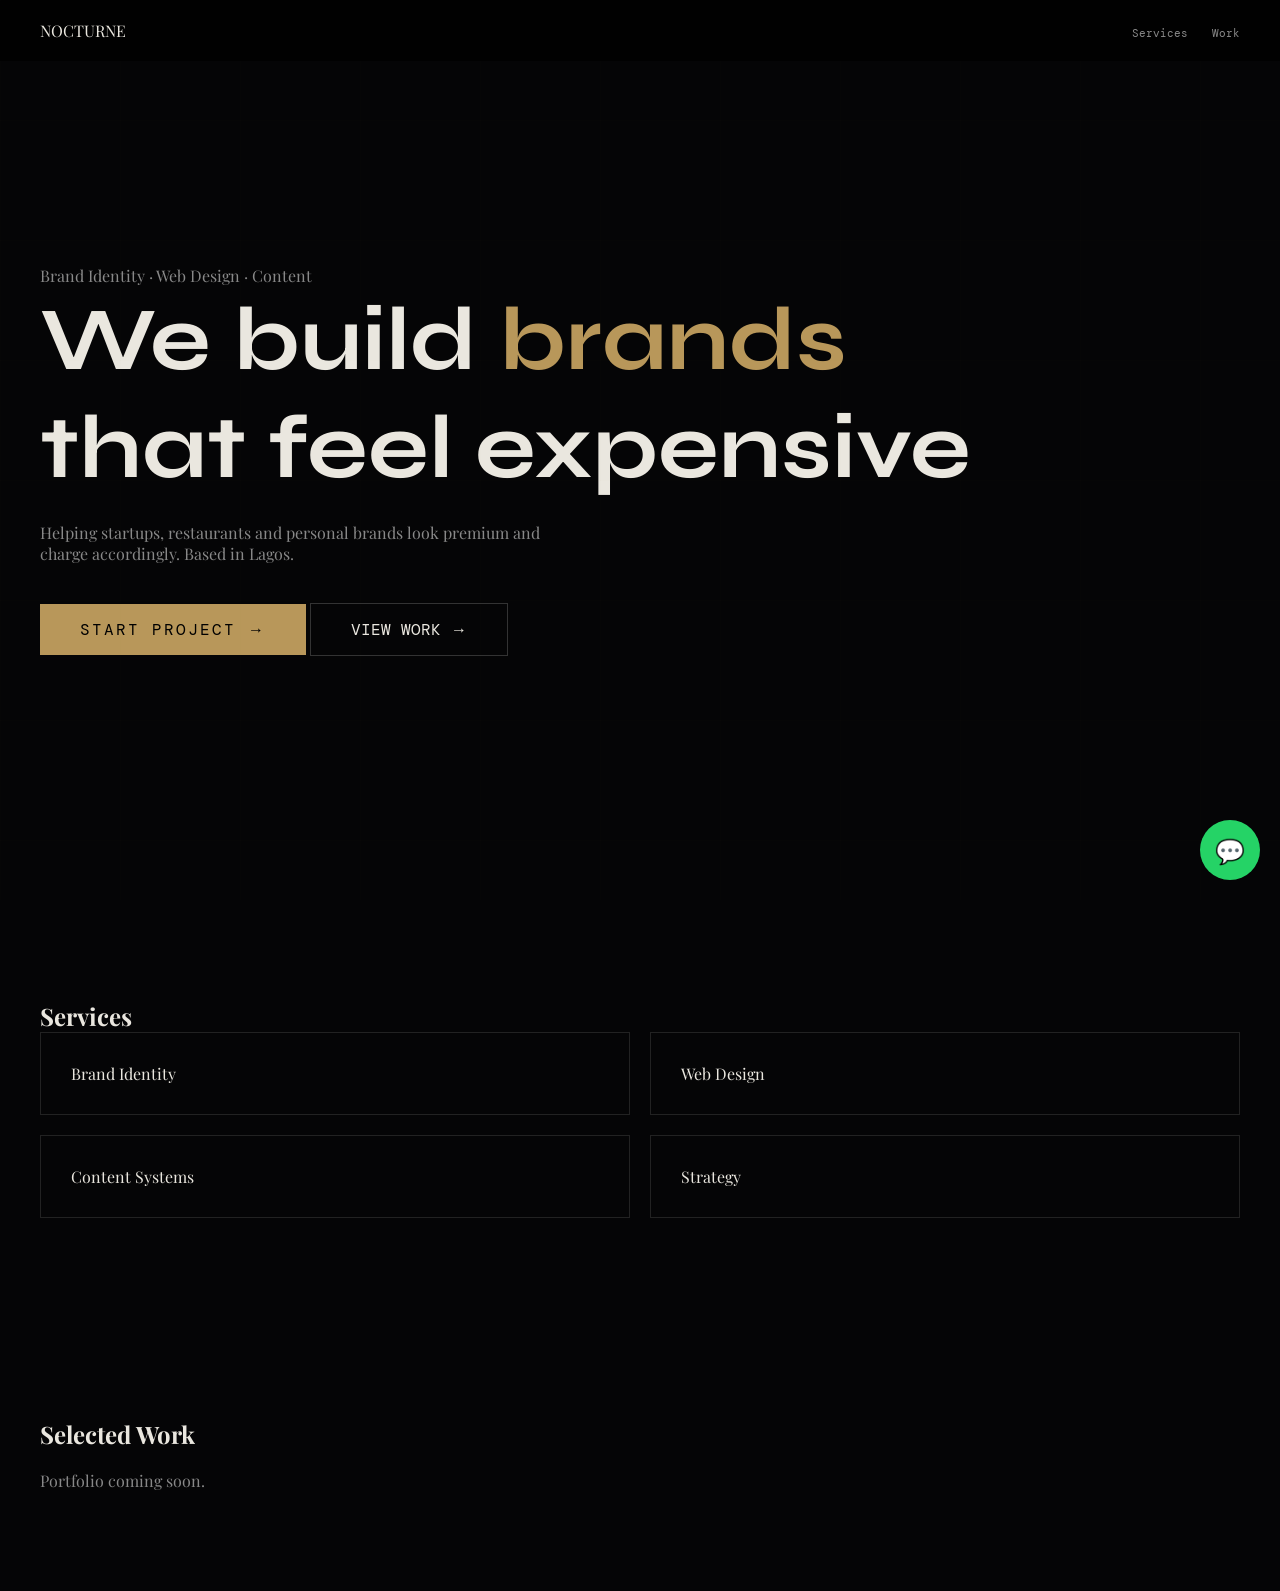
==== index.html @ 50d5e59a "Update index.html" ====
<!DOCTYPE html>
<html lang="en">
<head>
<meta charset="UTF-8">
<meta name="viewport" content="width=device-width, initial-scale=1.0">

<title>Nocturne Studio — Lagos</title>

<link href="https://fonts.googleapis.com/css2?family=Playfair+Display&family=Syne:wght@700;800&family=DM+Mono&display=swap" rel="stylesheet">

<style>
*{margin:0;padding:0;box-sizing:border-box}
html{scroll-behavior:smooth}

body{
  background:#050506;
  color:#eae7df;
  font-family:'Playfair Display',serif;
}

/* GRID BACKGROUND */
body::before{
  content:'';
  position:fixed;
  inset:0;
  background:
    linear-gradient(rgba(184,151,90,0.07) 1px, transparent 1px),
    linear-gradient(90deg, rgba(184,151,90,0.07) 1px, transparent 1px);
  background-size:120px 120px;
  opacity:.2;
}

/* NAV */
nav{
  position:fixed;
  width:100%;
  padding:20px 40px;
  display:flex;
  justify-content:space-between;
  background:rgba(0,0,0,0.7);
  backdrop-filter:blur(10px);
  z-index:1000;
}

nav a{
  color:#888;
  text-decoration:none;
  margin-left:20px;
  font-family:'DM Mono';
  font-size:11px;
}

nav a:hover{color:#b8975a}

/* HERO */
#hero{
  height:100vh;
  display:flex;
  align-items:center;
  padding:0 40px;
}

h1{
  font-family:'Syne';
  font-size:clamp(40px,7vw,90px);
}

.gold{color:#b8975a}

p{color:#888;max-width:500px;margin-top:20px}

/* BUTTONS */
.btn{
  margin-top:40px;
  background:#b8975a;
  color:#000;
  padding:15px 40px;
  display:inline-block;
  cursor:pointer;
  font-family:'DM Mono';
  letter-spacing:2px;
}

.btn-outline{
  border:1px solid #333;
  padding:15px 40px;
  display:inline-block;
  margin-top:10px;
  cursor:pointer;
  font-family:'DM Mono';
}

/* SECTION */
section{padding:100px 40px}

/* SERVICES */
.grid{
  display:grid;
  grid-template-columns:1fr 1fr;
  gap:20px;
}

.card{
  border:1px solid #222;
  padding:30px;
}

/* MODAL */
#modal{
  display:none;
  position:fixed;
  inset:0;
  background:rgba(0,0,0,0.9);
  justify-content:center;
  align-items:center;
  z-index:2000;
}

.modal-box{
  background:#111;
  padding:40px;
  width:90%;
  max-width:400px;
}

input, textarea{
  width:100%;
  padding:10px;
  margin-top:10px;
  background:#000;
  border:none;
  color:#fff;
}

button{
  margin-top:15px;
  width:100%;
  padding:12px;
  background:#b8975a;
  border:none;
}

/* WHATSAPP */
.wa{
  position:fixed;
  bottom:20px;
  right:20px;
  background:#25D366;
  width:60px;
  height:60px;
  border-radius:50%;
  display:flex;
  justify-content:center;
  align-items:center;
  text-decoration:none;
  font-size:24px;
}
</style>
</head>

<body>

<!-- NAV -->
<nav>
  <div>NOCTURNE</div>
  <div>
    <a href="#services">Services</a>
    <a href="#work">Work</a>
  </div>
</nav>

<!-- HERO -->
<section id="hero">
  <div>
    <p>Brand Identity · Web Design · Content</p>

    <h1>
      We build <span class="gold">brands</span><br>
      that feel expensive
    </h1>

    <p>
      Helping startups, restaurants and personal brands
      look premium and charge accordingly. Based in Lagos.
    </p>

    <div class="btn" onclick="openModal()">START PROJECT →</div>
    <div class="btn-outline" onclick="scrollToWork()">VIEW WORK →</div>
  </div>
</section>

<!-- SERVICES -->
<section id="services">
  <h2>Services</h2>

  <div class="grid">
    <div class="card">Brand Identity</div>
    <div class="card">Web Design</div>
    <div class="card">Content Systems</div>
    <div class="card">Strategy</div>
  </div>
</section>

<!-- WORK -->
<section id="work">
  <h2>Selected Work</h2>
  <p>Portfolio coming soon.</p>
</section>

<!-- MODAL -->
<div id="modal">
  <div class="modal-box">
    <h3>Start Project</h3>

    <input placeholder="Your Name">
    <input placeholder="Your Brand">
    <textarea placeholder="What do you need?"></textarea>

    <button onclick="sendWhatsApp()">Send via WhatsApp</button>
    <button onclick="closeModal()">Close</button>
  </div>
</div>

<!-- WHATSAPP -->
<a href="https://wa.me/2347025689062" class="wa">💬</a>

<script>
function openModal(){
  document.getElementById('modal').style.display='flex';
}

function closeModal(){
  document.getElementById('modal').style.display='none';
}

function scrollToWork(){
  document.getElementById('work').scrollIntoView({behavior:'smooth'});
}

function sendWhatsApp(){
  let text="Hello, I want to start a project.";
  window.open("https://wa.me/2347025689062?text="+encodeURIComponent(text));
}
</script>

</body>
</html>
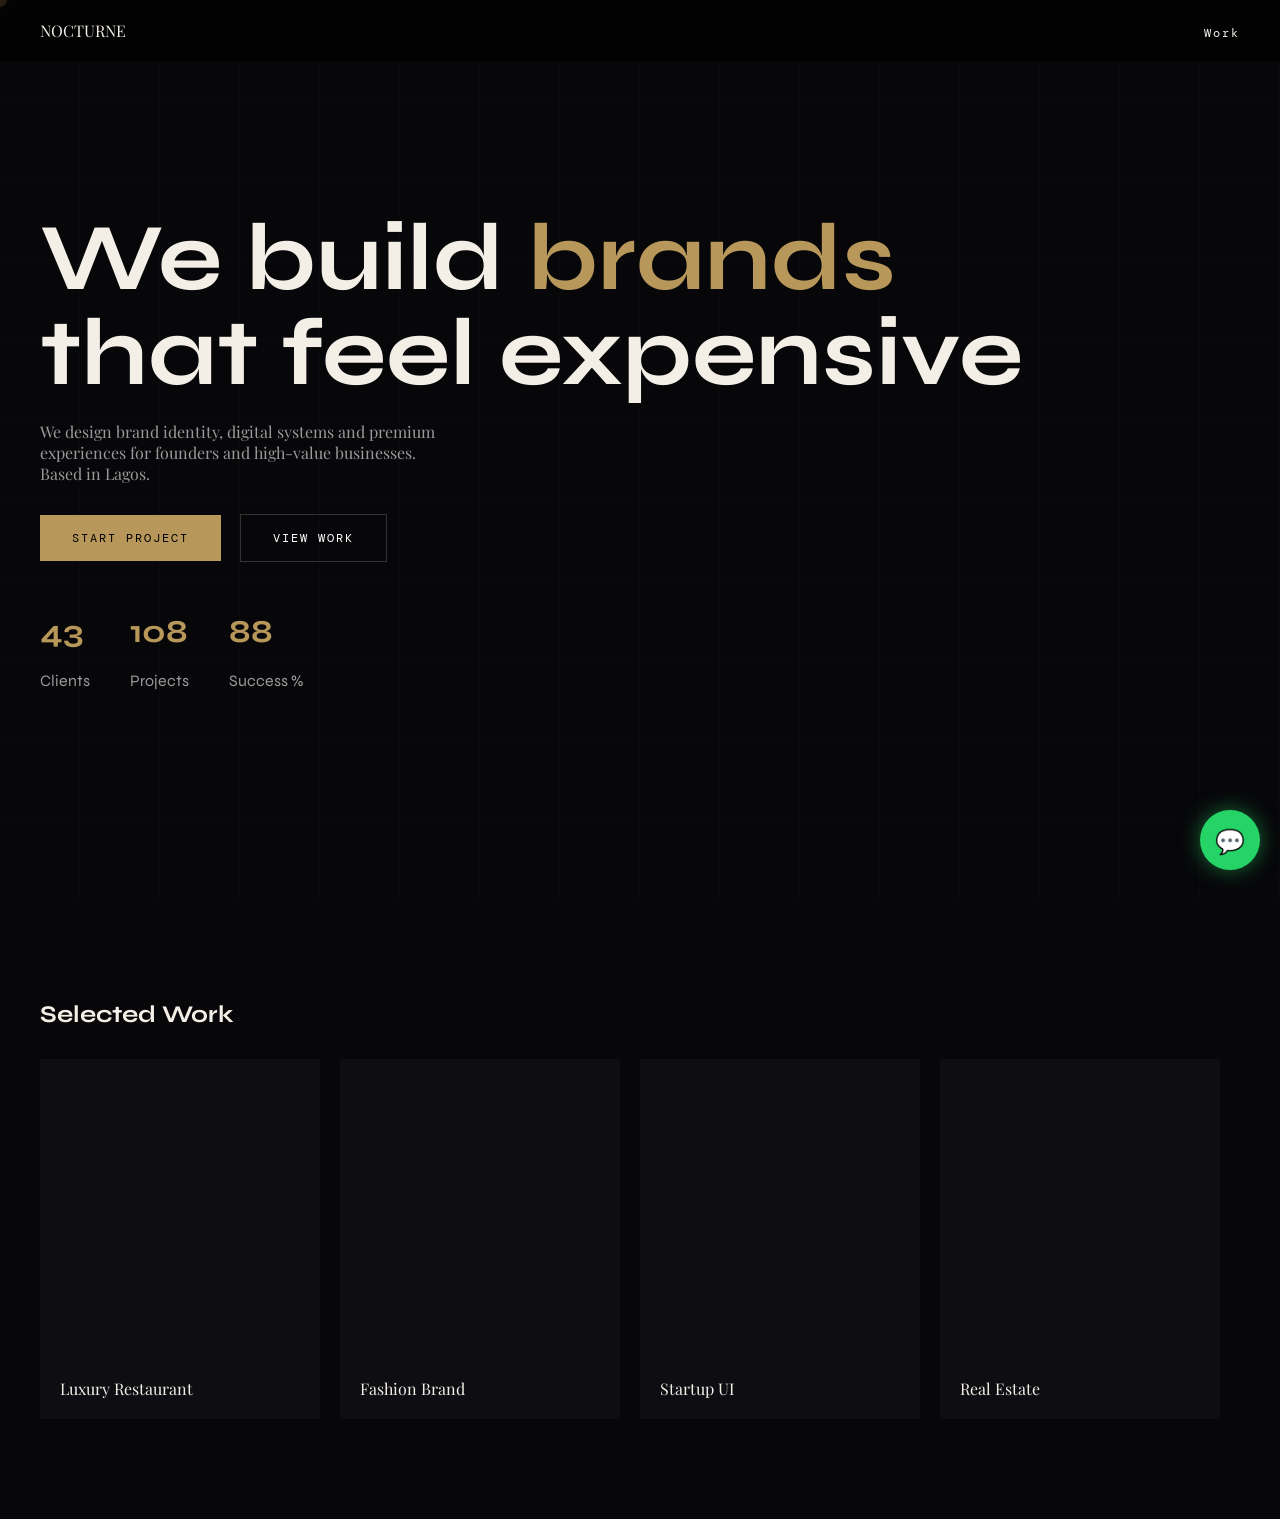
==== commit 6ed4d5b4: "Update index.html" ====
--- a/index.html
+++ b/index.html
@@ -4,243 +4,297 @@
 <meta charset="UTF-8">
 <meta name="viewport" content="width=device-width, initial-scale=1.0">
 
-<title>Nocturne Studio — Lagos</title>
-
-<link href="https://fonts.googleapis.com/css2?family=Playfair+Display&family=Syne:wght@700;800&family=DM+Mono&display=swap" rel="stylesheet">
+<title>Nocturne Studio — Premium Brand Identity</title>
+
+<link href="https://fonts.googleapis.com/css2?family=Playfair+Display&family=Syne:wght@400;700;800&family=DM+Mono&display=swap" rel="stylesheet">
 
 <style>
+:root{
+--bg:#07070a;
+--gold:#b8975a;
+--text:#f3efe6;
+--dim:#9a9a9a;
+}
+
 *{margin:0;padding:0;box-sizing:border-box}
-html{scroll-behavior:smooth}
 
 body{
-  background:#050506;
-  color:#eae7df;
-  font-family:'Playfair Display',serif;
-}
-
-/* GRID BACKGROUND */
+background:var(--bg);
+color:var(--text);
+font-family:'Playfair Display',serif;
+overflow-x:hidden;
+}
+
+/* GRID OVERLAY */
 body::before{
-  content:'';
-  position:fixed;
-  inset:0;
-  background:
-    linear-gradient(rgba(184,151,90,0.07) 1px, transparent 1px),
-    linear-gradient(90deg, rgba(184,151,90,0.07) 1px, transparent 1px);
-  background-size:120px 120px;
-  opacity:.2;
+content:'';
+position:fixed;
+inset:0;
+background:
+repeating-linear-gradient(0deg,transparent,transparent 79px,rgba(184,151,90,0.05) 80px),
+repeating-linear-gradient(90deg,transparent,transparent 79px,rgba(184,151,90,0.05) 80px);
+z-index:-1;
 }
 
 /* NAV */
 nav{
-  position:fixed;
-  width:100%;
-  padding:20px 40px;
-  display:flex;
-  justify-content:space-between;
-  background:rgba(0,0,0,0.7);
-  backdrop-filter:blur(10px);
-  z-index:1000;
+position:fixed;
+top:0;
+width:100%;
+padding:20px 40px;
+display:flex;
+justify-content:space-between;
+background:rgba(0,0,0,0.7);
+backdrop-filter:blur(12px);
+z-index:1000;
 }
 
 nav a{
-  color:#888;
-  text-decoration:none;
-  margin-left:20px;
-  font-family:'DM Mono';
-  font-size:11px;
-}
-
-nav a:hover{color:#b8975a}
+color:var(--text);
+text-decoration:none;
+margin-left:25px;
+font-family:'DM Mono';
+font-size:12px;
+letter-spacing:2px;
+}
 
 /* HERO */
-#hero{
-  height:100vh;
-  display:flex;
-  align-items:center;
-  padding:0 40px;
-}
-
-h1{
-  font-family:'Syne';
-  font-size:clamp(40px,7vw,90px);
-}
-
-.gold{color:#b8975a}
-
-p{color:#888;max-width:500px;margin-top:20px}
+.hero{
+height:100vh;
+display:flex;
+align-items:center;
+padding:0 40px;
+}
+
+.hero h1{
+font-size:clamp(42px,8vw,95px);
+line-height:1;
+font-family:'Syne';
+}
+
+.gold{color:var(--gold)}
+
+.hero p{
+margin-top:20px;
+color:var(--dim);
+max-width:420px;
+}
 
 /* BUTTONS */
 .btn{
-  margin-top:40px;
-  background:#b8975a;
-  color:#000;
-  padding:15px 40px;
-  display:inline-block;
-  cursor:pointer;
-  font-family:'DM Mono';
-  letter-spacing:2px;
-}
+display:inline-block;
+margin-top:30px;
+padding:15px 32px;
+background:var(--gold);
+color:black;
+text-decoration:none;
+font-family:'DM Mono';
+font-size:12px;
+letter-spacing:2px;
+transition:.3s;
+}
+
+.btn:hover{transform:translateY(-4px)}
 
 .btn-outline{
-  border:1px solid #333;
-  padding:15px 40px;
-  display:inline-block;
-  margin-top:10px;
-  cursor:pointer;
-  font-family:'DM Mono';
-}
-
-/* SECTION */
-section{padding:100px 40px}
-
-/* SERVICES */
-.grid{
-  display:grid;
-  grid-template-columns:1fr 1fr;
-  gap:20px;
+background:transparent;
+border:1px solid #333;
+color:white;
+margin-left:15px;
+}
+
+/* STATS */
+.stats{
+display:flex;
+gap:40px;
+margin-top:50px;
+}
+
+.stat{
+font-family:'Syne';
+}
+
+.stat h2{
+font-size:32px;
+color:var(--gold);
+}
+
+/* PORTFOLIO */
+.portfolio{
+padding:100px 40px;
+}
+
+.slider{
+display:flex;
+overflow-x:auto;
+gap:20px;
+scroll-behavior:smooth;
 }
 
 .card{
-  border:1px solid #222;
-  padding:30px;
-}
-
-/* MODAL */
-#modal{
-  display:none;
-  position:fixed;
-  inset:0;
-  background:rgba(0,0,0,0.9);
-  justify-content:center;
-  align-items:center;
-  z-index:2000;
-}
-
-.modal-box{
-  background:#111;
-  padding:40px;
-  width:90%;
-  max-width:400px;
-}
-
-input, textarea{
-  width:100%;
-  padding:10px;
-  margin-top:10px;
-  background:#000;
-  border:none;
-  color:#fff;
-}
-
-button{
-  margin-top:15px;
-  width:100%;
-  padding:12px;
-  background:#b8975a;
-  border:none;
+min-width:280px;
+height:360px;
+background:#0d0d12;
+display:flex;
+align-items:flex-end;
+padding:20px;
+transition:transform .2s;
+transform-style:preserve-3d;
+}
+
+/* 3D tilt */
+.card:hover{
+transform:rotateY(8deg) rotateX(5deg) scale(1.03);
 }
 
 /* WHATSAPP */
 .wa{
-  position:fixed;
-  bottom:20px;
-  right:20px;
-  background:#25D366;
-  width:60px;
-  height:60px;
-  border-radius:50%;
-  display:flex;
-  justify-content:center;
-  align-items:center;
-  text-decoration:none;
-  font-size:24px;
+position:fixed;
+bottom:30px;
+right:20px;
+width:60px;
+height:60px;
+background:#25d366;
+border-radius:50%;
+display:flex;
+align-items:center;
+justify-content:center;
+color:white;
+font-size:24px;
+text-decoration:none;
+box-shadow:0 0 20px rgba(37,211,102,0.5);
+}
+
+/* CURSOR */
+.cursor{
+width:14px;
+height:14px;
+border-radius:50%;
+background:var(--gold);
+position:fixed;
+pointer-events:none;
+mix-blend-mode:difference;
+transform:translate(-50%,-50%);
+transition:.08s;
 }
 </style>
 </head>
 
 <body>
 
-<!-- NAV -->
+<div class="cursor" id="cursor"></div>
+
 <nav>
-  <div>NOCTURNE</div>
-  <div>
-    <a href="#services">Services</a>
-    <a href="#work">Work</a>
-  </div>
+<div>NOCTURNE</div>
+<div>
+<a href="#work">Work</a>
+</div>
 </nav>
 
-<!-- HERO -->
-<section id="hero">
-  <div>
-    <p>Brand Identity · Web Design · Content</p>
-
-    <h1>
-      We build <span class="gold">brands</span><br>
-      that feel expensive
-    </h1>
-
-    <p>
-      Helping startups, restaurants and personal brands
-      look premium and charge accordingly. Based in Lagos.
-    </p>
-
-    <div class="btn" onclick="openModal()">START PROJECT →</div>
-    <div class="btn-outline" onclick="scrollToWork()">VIEW WORK →</div>
-  </div>
+<section class="hero">
+<div>
+<h1>
+We build <span class="gold">brands</span><br>
+that feel expensive
+</h1>
+
+<p>
+We design brand identity, digital systems and premium experiences for founders and high-value businesses. Based in Lagos.
+</p>
+
+<a href="https://wa.me/2347025689062?text=Hello%20Nocturne%20Studio%2C%20I%E2%80%99d%20like%20to%20start%20a%20project.%0A%0ABrand%20name%3A%0ABudget%20range%3A%0ATimeline%3A" class="btn">
+START PROJECT
+</a>
+
+<a href="#work" class="btn btn-outline">VIEW WORK</a>
+
+<div class="stats">
+<div class="stat">
+<h2 id="clients">0</h2>
+<p>Clients</p>
+</div>
+
+<div class="stat">
+<h2 id="projects">0</h2>
+<p>Projects</p>
+</div>
+
+<div class="stat">
+<h2 id="accuracy">0</h2>
+<p>Success %</p>
+</div>
+</div>
+
+</div>
 </section>
 
-<!-- SERVICES -->
-<section id="services">
-  <h2>Services</h2>
-
-  <div class="grid">
-    <div class="card">Brand Identity</div>
-    <div class="card">Web Design</div>
-    <div class="card">Content Systems</div>
-    <div class="card">Strategy</div>
-  </div>
+<section id="work" class="portfolio">
+<h2 style="margin-bottom:30px;font-family:'Syne'">Selected Work</h2>
+
+<div class="slider" id="slider">
+<div class="card">Luxury Restaurant</div>
+<div class="card">Fashion Brand</div>
+<div class="card">Startup UI</div>
+<div class="card">Real Estate</div>
+</div>
 </section>
 
-<!-- WORK -->
-<section id="work">
-  <h2>Selected Work</h2>
-  <p>Portfolio coming soon.</p>
-</section>
-
-<!-- MODAL -->
-<div id="modal">
-  <div class="modal-box">
-    <h3>Start Project</h3>
-
-    <input placeholder="Your Name">
-    <input placeholder="Your Brand">
-    <textarea placeholder="What do you need?"></textarea>
-
-    <button onclick="sendWhatsApp()">Send via WhatsApp</button>
-    <button onclick="closeModal()">Close</button>
-  </div>
-</div>
-
-<!-- WHATSAPP -->
-<a href="https://wa.me/2347025689062" class="wa">💬</a>
+<!-- WHATSAPP FLOAT -->
+<a href="https://wa.me/2347025689062?text=Hello%20Nocturne%20Studio%2C%20I%E2%80%99d%20like%20to%20start%20a%20project.%0A%0ABrand%20name%3A%0ABudget%20range%3A%0ATimeline%3A" class="wa">💬</a>
 
 <script>
-function openModal(){
-  document.getElementById('modal').style.display='flex';
-}
-
-function closeModal(){
-  document.getElementById('modal').style.display='none';
-}
-
-function scrollToWork(){
-  document.getElementById('work').scrollIntoView({behavior:'smooth'});
-}
-
-function sendWhatsApp(){
-  let text="Hello, I want to start a project.";
-  window.open("https://wa.me/2347025689062?text="+encodeURIComponent(text));
-}
+/* CURSOR */
+const cursor=document.getElementById('cursor');
+document.addEventListener('mousemove',e=>{
+cursor.style.top=e.clientY+'px';
+cursor.style.left=e.clientX+'px';
+});
+
+/* COUNTER ANIMATION */
+function animate(id,end){
+let el=document.getElementById(id);
+let start=0;
+let step=end/50;
+
+let counter=setInterval(()=>{
+start+=step;
+if(start>=end){
+el.innerText=end;
+clearInterval(counter);
+}else{
+el.innerText=Math.floor(start);
+}
+},30);
+}
+
+animate('clients',48);
+animate('projects',120);
+animate('accuracy',98);
+
+/* SLIDER AUTO */
+const slider=document.getElementById('slider');
+setInterval(()=>{
+slider.scrollLeft+=1;
+},20);
+
+/* DRAG */
+let isDown=false,startX,scrollLeft;
+
+slider.addEventListener('mousedown',(e)=>{
+isDown=true;
+startX=e.pageX-slider.offsetLeft;
+scrollLeft=slider.scrollLeft;
+});
+
+slider.addEventListener('mouseup',()=>isDown=false);
+slider.addEventListener('mouseleave',()=>isDown=false);
+
+slider.addEventListener('mousemove',(e)=>{
+if(!isDown)return;
+const x=e.pageX-slider.offsetLeft;
+const walk=(x-startX)*2;
+slider.scrollLeft=scrollLeft-walk;
+});
 </script>
 
 </body>
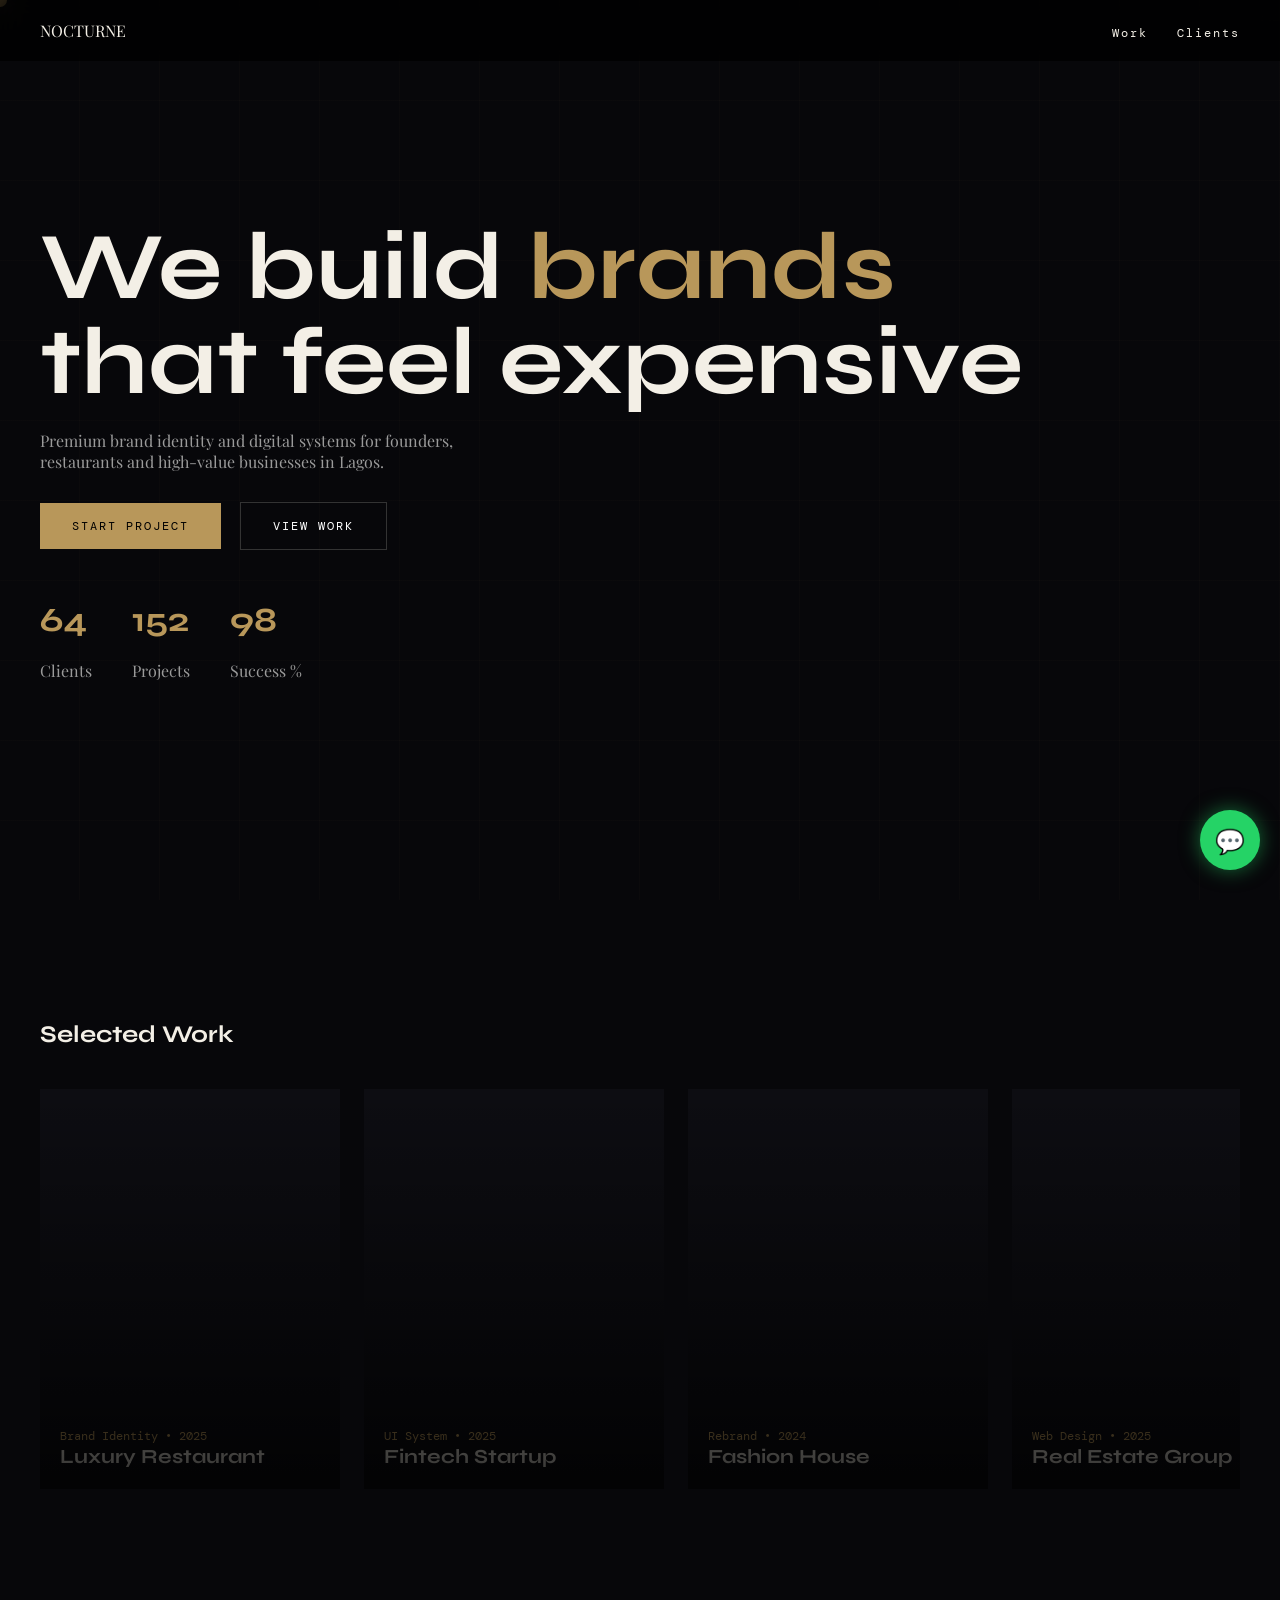
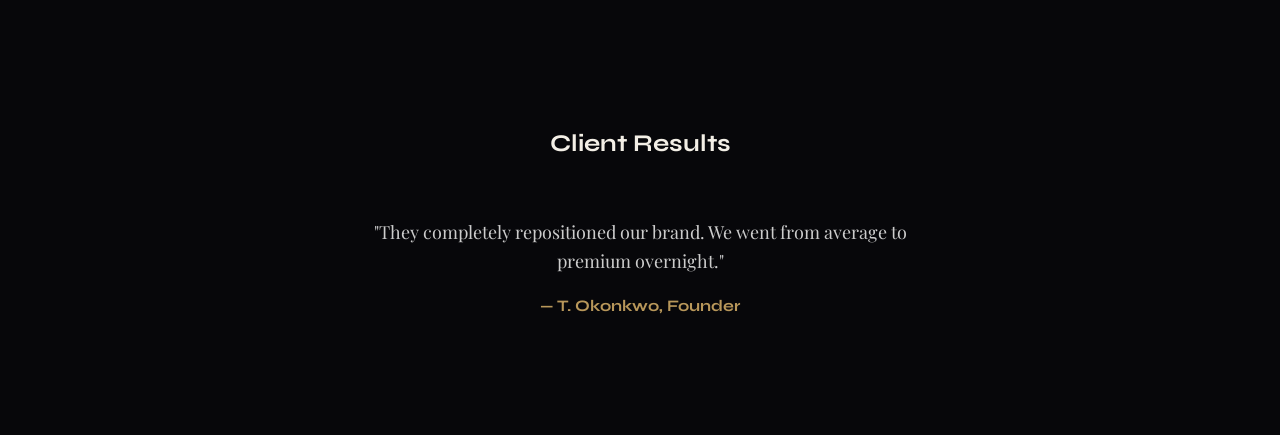
==== commit a84284ad: "Update index.html" ====
--- a/index.html
+++ b/index.html
@@ -25,7 +25,7 @@
 overflow-x:hidden;
 }
 
-/* GRID OVERLAY */
+/* GRID */
 body::before{
 content:'';
 position:fixed;
@@ -44,7 +44,7 @@
 padding:20px 40px;
 display:flex;
 justify-content:space-between;
-background:rgba(0,0,0,0.7);
+background:rgba(0,0,0,0.75);
 backdrop-filter:blur(12px);
 z-index:1000;
 }
@@ -68,8 +68,8 @@
 
 .hero h1{
 font-size:clamp(42px,8vw,95px);
+font-family:'Syne';
 line-height:1;
-font-family:'Syne';
 }
 
 .gold{color:var(--gold)}
@@ -110,41 +110,89 @@
 margin-top:50px;
 }
 
-.stat{
+.stat h2{
+font-size:34px;
+color:var(--gold);
 font-family:'Syne';
-}
-
-.stat h2{
-font-size:32px;
-color:var(--gold);
 }
 
 /* PORTFOLIO */
 .portfolio{
-padding:100px 40px;
+padding:120px 40px;
 }
 
 .slider{
 display:flex;
+gap:24px;
 overflow-x:auto;
-gap:20px;
 scroll-behavior:smooth;
 }
 
-.card{
-min-width:280px;
-height:360px;
+.project{
+min-width:300px;
+height:400px;
 background:#0d0d12;
-display:flex;
-align-items:flex-end;
 padding:20px;
-transition:transform .2s;
-transform-style:preserve-3d;
-}
-
-/* 3D tilt */
-.card:hover{
-transform:rotateY(8deg) rotateX(5deg) scale(1.03);
+display:flex;
+flex-direction:column;
+justify-content:flex-end;
+position:relative;
+overflow:hidden;
+transition:.4s;
+}
+
+.project::before{
+content:'';
+position:absolute;
+inset:0;
+background:linear-gradient(to top,rgba(0,0,0,0.8),transparent);
+}
+
+.project:hover{
+transform:scale(1.04);
+}
+
+.project h3{
+font-family:'Syne';
+font-size:20px;
+}
+
+.project span{
+font-size:12px;
+color:var(--gold);
+font-family:'DM Mono';
+}
+
+/* TESTIMONIALS */
+.testimonials{
+padding:120px 40px;
+text-align:center;
+}
+
+.testimonial{
+max-width:600px;
+margin:auto;
+opacity:0;
+transition:1s;
+position:absolute;
+left:0;right:0;
+}
+
+.testimonial.active{
+opacity:1;
+position:relative;
+}
+
+.testimonial p{
+font-size:18px;
+line-height:1.6;
+color:#ccc;
+}
+
+.testimonial h4{
+margin-top:20px;
+font-family:'Syne';
+color:var(--gold);
 }
 
 /* WHATSAPP */
@@ -159,9 +207,9 @@
 display:flex;
 align-items:center;
 justify-content:center;
-color:white;
 font-size:24px;
 text-decoration:none;
+color:white;
 box-shadow:0 0 20px rgba(37,211,102,0.5);
 }
 
@@ -173,9 +221,7 @@
 background:var(--gold);
 position:fixed;
 pointer-events:none;
-mix-blend-mode:difference;
 transform:translate(-50%,-50%);
-transition:.08s;
 }
 </style>
 </head>
@@ -188,6 +234,7 @@
 <div>NOCTURNE</div>
 <div>
 <a href="#work">Work</a>
+<a href="#testimonials">Clients</a>
 </div>
 </nav>
 
@@ -199,48 +246,68 @@
 </h1>
 
 <p>
-We design brand identity, digital systems and premium experiences for founders and high-value businesses. Based in Lagos.
+Premium brand identity and digital systems for founders, restaurants and high-value businesses in Lagos.
 </p>
 
-<a href="https://wa.me/2347025689062?text=Hello%20Nocturne%20Studio%2C%20I%E2%80%99d%20like%20to%20start%20a%20project.%0A%0ABrand%20name%3A%0ABudget%20range%3A%0ATimeline%3A" class="btn">
-START PROJECT
-</a>
+<a href="https://wa.me/2347025689062?text=Hello%20Nocturne%20Studio%2C%20I%20want%20to%20start%20a%20project.%0A%0ABrand%20Name%3A%0ABudget%3A%0ATimeline%3A" class="btn">START PROJECT</a>
 
 <a href="#work" class="btn btn-outline">VIEW WORK</a>
 
 <div class="stats">
-<div class="stat">
-<h2 id="clients">0</h2>
-<p>Clients</p>
-</div>
-
-<div class="stat">
-<h2 id="projects">0</h2>
-<p>Projects</p>
-</div>
-
-<div class="stat">
-<h2 id="accuracy">0</h2>
-<p>Success %</p>
-</div>
+<div class="stat"><h2 id="clients">0</h2><p>Clients</p></div>
+<div class="stat"><h2 id="projects">0</h2><p>Projects</p></div>
+<div class="stat"><h2 id="accuracy">0</h2><p>Success %</p></div>
 </div>
 
 </div>
 </section>
 
 <section id="work" class="portfolio">
-<h2 style="margin-bottom:30px;font-family:'Syne'">Selected Work</h2>
-
-<div class="slider" id="slider">
-<div class="card">Luxury Restaurant</div>
-<div class="card">Fashion Brand</div>
-<div class="card">Startup UI</div>
-<div class="card">Real Estate</div>
+<h2 style="font-family:'Syne';margin-bottom:40px;">Selected Work</h2>
+
+<div class="slider">
+<div class="project">
+<span>Brand Identity • 2025</span>
+<h3>Luxury Restaurant</h3>
+</div>
+
+<div class="project">
+<span>UI System • 2025</span>
+<h3>Fintech Startup</h3>
+</div>
+
+<div class="project">
+<span>Rebrand • 2024</span>
+<h3>Fashion House</h3>
+</div>
+
+<div class="project">
+<span>Web Design • 2025</span>
+<h3>Real Estate Group</h3>
+</div>
 </div>
 </section>
 
-<!-- WHATSAPP FLOAT -->
-<a href="https://wa.me/2347025689062?text=Hello%20Nocturne%20Studio%2C%20I%E2%80%99d%20like%20to%20start%20a%20project.%0A%0ABrand%20name%3A%0ABudget%20range%3A%0ATimeline%3A" class="wa">💬</a>
+<section id="testimonials" class="testimonials">
+<h2 style="font-family:'Syne';margin-bottom:60px;">Client Results</h2>
+
+<div class="testimonial active">
+<p>"They completely repositioned our brand. We went from average to premium overnight."</p>
+<h4>— T. Okonkwo, Founder</h4>
+</div>
+
+<div class="testimonial">
+<p>"Nocturne understands value perception. Our pricing doubled after the redesign."</p>
+<h4>— Adaeze K., Creative Director</h4>
+</div>
+
+<div class="testimonial">
+<p>"The level of detail and execution is unmatched. Worth every naira."</p>
+<h4>— Ibrahim S., CEO</h4>
+</div>
+</section>
+
+<a href="https://wa.me/2347025689062?text=Hello%20Nocturne%20Studio%2C%20I%20want%20to%20start%20a%20project.%0A%0ABrand%20Name%3A%0ABudget%3A%0ATimeline%3A" class="wa">💬</a>
 
 <script>
 /* CURSOR */
@@ -250,51 +317,29 @@
 cursor.style.left=e.clientX+'px';
 });
 
-/* COUNTER ANIMATION */
+/* STATS */
 function animate(id,end){
 let el=document.getElementById(id);
-let start=0;
-let step=end/50;
-
-let counter=setInterval(()=>{
-start+=step;
-if(start>=end){
-el.innerText=end;
-clearInterval(counter);
-}else{
-el.innerText=Math.floor(start);
-}
-},30);
-}
-
-animate('clients',48);
-animate('projects',120);
+let i=0;
+let int=setInterval(()=>{
+i+=2;
+el.innerText=i;
+if(i>=end){el.innerText=end;clearInterval(int);}
+},20);
+}
+animate('clients',64);
+animate('projects',180);
 animate('accuracy',98);
 
-/* SLIDER AUTO */
-const slider=document.getElementById('slider');
+/* TESTIMONIAL ROTATION */
+let t=0;
+const items=document.querySelectorAll('.testimonial');
+
 setInterval(()=>{
-slider.scrollLeft+=1;
-},20);
-
-/* DRAG */
-let isDown=false,startX,scrollLeft;
-
-slider.addEventListener('mousedown',(e)=>{
-isDown=true;
-startX=e.pageX-slider.offsetLeft;
-scrollLeft=slider.scrollLeft;
-});
-
-slider.addEventListener('mouseup',()=>isDown=false);
-slider.addEventListener('mouseleave',()=>isDown=false);
-
-slider.addEventListener('mousemove',(e)=>{
-if(!isDown)return;
-const x=e.pageX-slider.offsetLeft;
-const walk=(x-startX)*2;
-slider.scrollLeft=scrollLeft-walk;
-});
+items[t].classList.remove('active');
+t=(t+1)%items.length;
+items[t].classList.add('active');
+},4000);
 </script>
 
 </body>
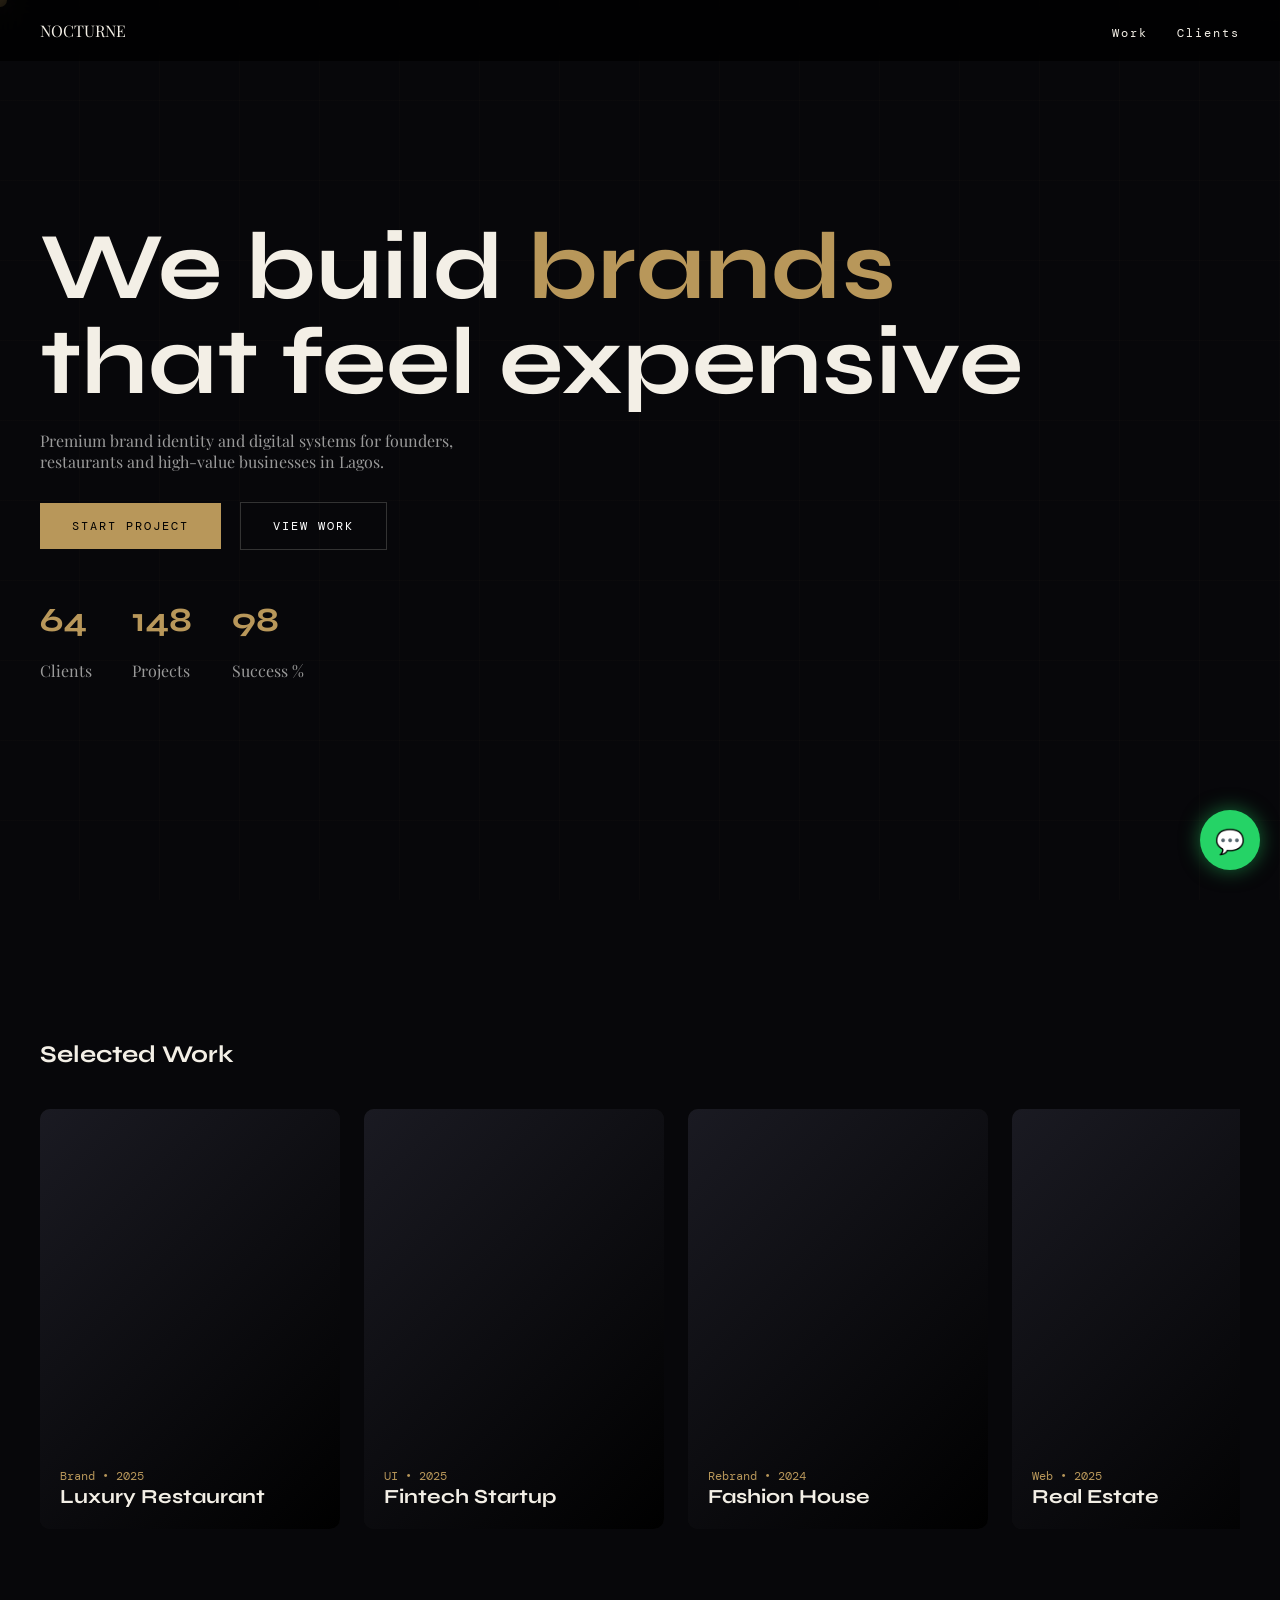
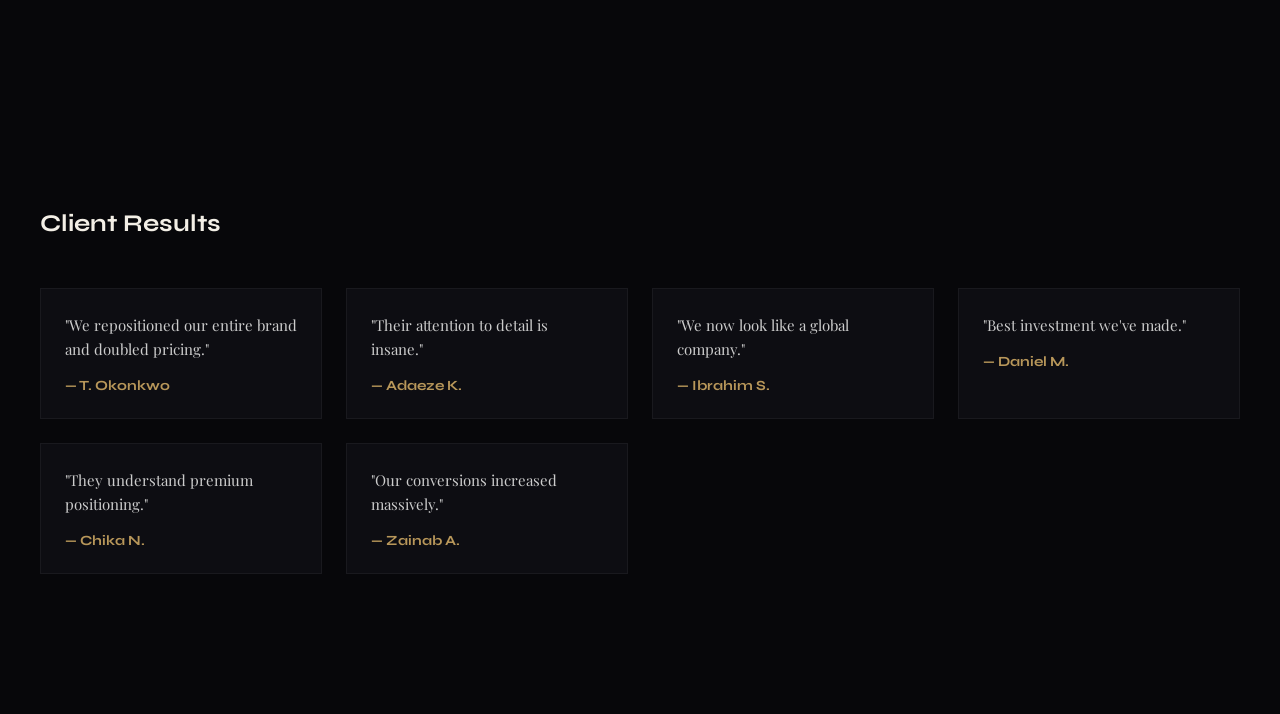
==== commit cf6af7a1: "Update index.html" ====
--- a/index.html
+++ b/index.html
@@ -25,7 +25,7 @@
 overflow-x:hidden;
 }
 
-/* GRID */
+/* GRID BACKGROUND */
 body::before{
 content:'';
 position:fixed;
@@ -118,7 +118,7 @@
 
 /* PORTFOLIO */
 .portfolio{
-padding:120px 40px;
+padding:140px 40px;
 }
 
 .slider{
@@ -130,69 +130,98 @@
 
 .project{
 min-width:300px;
-height:400px;
-background:#0d0d12;
+height:420px;
+border-radius:10px;
 padding:20px;
 display:flex;
 flex-direction:column;
 justify-content:flex-end;
 position:relative;
 overflow:hidden;
+background:#111;
 transition:.4s;
 }
 
+/* VISUAL LAYERS */
 .project::before{
 content:'';
 position:absolute;
 inset:0;
-background:linear-gradient(to top,rgba(0,0,0,0.8),transparent);
+background:linear-gradient(135deg,#1a1a22,#000);
+}
+
+.project::after{
+content:'';
+position:absolute;
+inset:0;
+background:radial-gradient(circle at top,rgba(184,151,90,0.2),transparent 70%);
+opacity:0;
+transition:.4s;
+}
+
+.project:hover::after{
+opacity:1;
 }
 
 .project:hover{
-transform:scale(1.04);
+transform:scale(1.05);
 }
 
 .project h3{
 font-family:'Syne';
 font-size:20px;
+z-index:2;
 }
 
 .project span{
 font-size:12px;
 color:var(--gold);
 font-family:'DM Mono';
-}
-
-/* TESTIMONIALS */
+z-index:2;
+}
+
+/* TESTIMONIAL GRID */
 .testimonials{
-padding:120px 40px;
-text-align:center;
-}
-
-.testimonial{
-max-width:600px;
-margin:auto;
+padding:140px 40px;
+}
+
+.test-grid{
+display:grid;
+grid-template-columns:repeat(auto-fit,minmax(280px,1fr));
+gap:24px;
+}
+
+.test-card{
+background:#0d0d12;
+padding:24px;
+border:1px solid rgba(255,255,255,0.05);
+transition:.4s;
 opacity:0;
-transition:1s;
-position:absolute;
-left:0;right:0;
-}
-
-.testimonial.active{
+transform:translateY(40px);
+}
+
+.test-card.show{
 opacity:1;
-position:relative;
-}
-
-.testimonial p{
-font-size:18px;
+transform:translateY(0);
+}
+
+.test-card:hover{
+border-color:var(--gold);
+transform:translateY(-6px);
+box-shadow:0 10px 30px rgba(184,151,90,0.15);
+}
+
+.test-card p{
+color:#ccc;
+font-size:15px;
 line-height:1.6;
-color:#ccc;
-}
-
-.testimonial h4{
-margin-top:20px;
+}
+
+.test-card h4{
+margin-top:16px;
 font-family:'Syne';
 color:var(--gold);
+font-size:14px;
 }
 
 /* WHATSAPP */
@@ -222,6 +251,7 @@
 position:fixed;
 pointer-events:none;
 transform:translate(-50%,-50%);
+transition:.1s;
 }
 </style>
 </head>
@@ -249,7 +279,7 @@
 Premium brand identity and digital systems for founders, restaurants and high-value businesses in Lagos.
 </p>
 
-<a href="https://wa.me/2347025689062?text=Hello%20Nocturne%20Studio%2C%20I%20want%20to%20start%20a%20project.%0A%0ABrand%20Name%3A%0ABudget%3A%0ATimeline%3A" class="btn">START PROJECT</a>
+<a href="https://wa.me/2347025689062?text=Hello%20Nocturne%20Studio%2C%20I%20want%20to%20start%20a%20project.%0ABrand%20Name%3A%0ABudget%3A%0ATimeline%3A" class="btn">START PROJECT</a>
 
 <a href="#work" class="btn btn-outline">VIEW WORK</a>
 
@@ -266,48 +296,28 @@
 <h2 style="font-family:'Syne';margin-bottom:40px;">Selected Work</h2>
 
 <div class="slider">
-<div class="project">
-<span>Brand Identity • 2025</span>
-<h3>Luxury Restaurant</h3>
-</div>
-
-<div class="project">
-<span>UI System • 2025</span>
-<h3>Fintech Startup</h3>
-</div>
-
-<div class="project">
-<span>Rebrand • 2024</span>
-<h3>Fashion House</h3>
-</div>
-
-<div class="project">
-<span>Web Design • 2025</span>
-<h3>Real Estate Group</h3>
-</div>
+<div class="project"><span>Brand • 2025</span><h3>Luxury Restaurant</h3></div>
+<div class="project"><span>UI • 2025</span><h3>Fintech Startup</h3></div>
+<div class="project"><span>Rebrand • 2024</span><h3>Fashion House</h3></div>
+<div class="project"><span>Web • 2025</span><h3>Real Estate</h3></div>
 </div>
 </section>
 
 <section id="testimonials" class="testimonials">
-<h2 style="font-family:'Syne';margin-bottom:60px;">Client Results</h2>
-
-<div class="testimonial active">
-<p>"They completely repositioned our brand. We went from average to premium overnight."</p>
-<h4>— T. Okonkwo, Founder</h4>
-</div>
-
-<div class="testimonial">
-<p>"Nocturne understands value perception. Our pricing doubled after the redesign."</p>
-<h4>— Adaeze K., Creative Director</h4>
-</div>
-
-<div class="testimonial">
-<p>"The level of detail and execution is unmatched. Worth every naira."</p>
-<h4>— Ibrahim S., CEO</h4>
-</div>
+<h2 style="font-family:'Syne';margin-bottom:50px;">Client Results</h2>
+
+<div class="test-grid">
+<div class="test-card"><p>"We repositioned our entire brand and doubled pricing."</p><h4>— T. Okonkwo</h4></div>
+<div class="test-card"><p>"Their attention to detail is insane."</p><h4>— Adaeze K.</h4></div>
+<div class="test-card"><p>"We now look like a global company."</p><h4>— Ibrahim S.</h4></div>
+<div class="test-card"><p>"Best investment we've made."</p><h4>— Daniel M.</h4></div>
+<div class="test-card"><p>"They understand premium positioning."</p><h4>— Chika N.</h4></div>
+<div class="test-card"><p>"Our conversions increased massively."</p><h4>— Zainab A.</h4></div>
+</div>
+
 </section>
 
-<a href="https://wa.me/2347025689062?text=Hello%20Nocturne%20Studio%2C%20I%20want%20to%20start%20a%20project.%0A%0ABrand%20Name%3A%0ABudget%3A%0ATimeline%3A" class="wa">💬</a>
+<a href="https://wa.me/2347025689062?text=Hello%20Nocturne%20Studio%2C%20I%20want%20to%20start%20a%20project.%0ABrand%20Name%3A%0ABudget%3A%0ATimeline%3A" class="wa">💬</a>
 
 <script>
 /* CURSOR */
@@ -331,15 +341,16 @@
 animate('projects',180);
 animate('accuracy',98);
 
-/* TESTIMONIAL ROTATION */
-let t=0;
-const items=document.querySelectorAll('.testimonial');
-
-setInterval(()=>{
-items[t].classList.remove('active');
-t=(t+1)%items.length;
-items[t].classList.add('active');
-},4000);
+/* SCROLL REVEAL */
+const cards=document.querySelectorAll('.test-card');
+window.addEventListener('scroll',()=>{
+cards.forEach(card=>{
+let top=card.getBoundingClientRect().top;
+if(top<window.innerHeight-50){
+card.classList.add('show');
+}
+});
+});
 </script>
 
 </body>
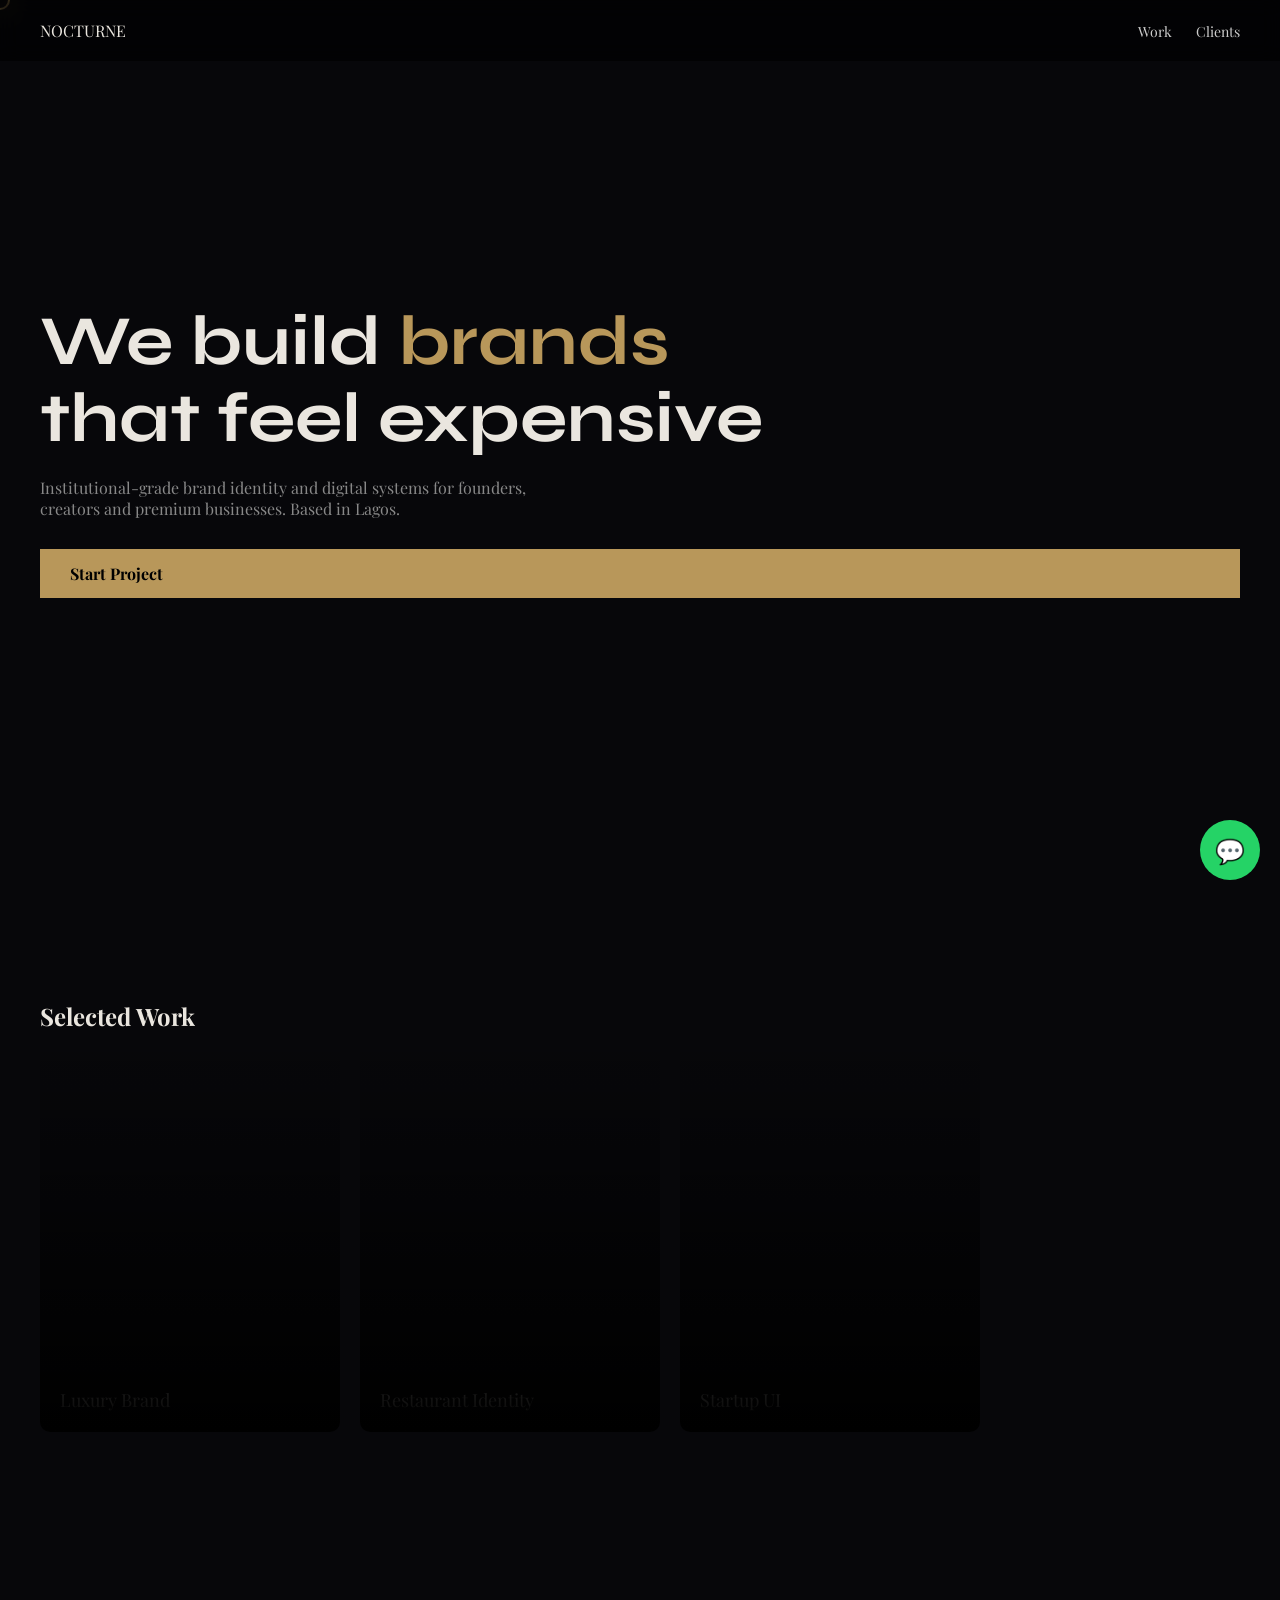
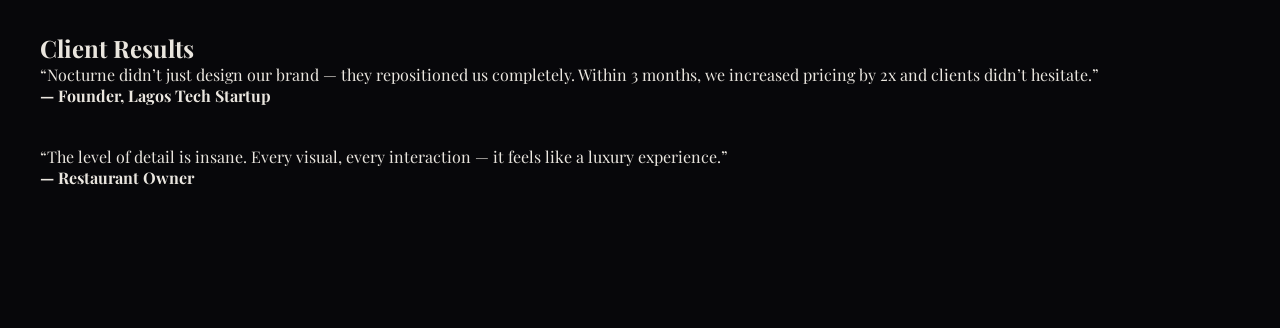
==== commit b36d3909: "Update index.html" ====
--- a/index.html
+++ b/index.html
@@ -6,253 +6,163 @@
 
 <title>Nocturne Studio — Premium Brand Identity</title>
 
-<link href="https://fonts.googleapis.com/css2?family=Playfair+Display&family=Syne:wght@400;700;800&family=DM+Mono&display=swap" rel="stylesheet">
+<link href="https://fonts.googleapis.com/css2?family=Playfair+Display:wght@400;600;700&family=Syne:wght@400;700;800&display=swap" rel="stylesheet">
 
 <style>
+
+/* RESET */
+*{margin:0;padding:0;box-sizing:border-box}
+
+/* COLORS */
 :root{
---bg:#07070a;
---gold:#b8975a;
---text:#f3efe6;
---dim:#9a9a9a;
-}
-
-*{margin:0;padding:0;box-sizing:border-box}
-
+  --bg:#07070a;
+  --gold:#b8975a;
+  --text:#eae6df;
+  --muted:#888;
+}
+
+/* BODY */
 body{
-background:var(--bg);
-color:var(--text);
-font-family:'Playfair Display',serif;
-overflow-x:hidden;
-}
-
-/* GRID BACKGROUND */
-body::before{
-content:'';
-position:fixed;
-inset:0;
-background:
-repeating-linear-gradient(0deg,transparent,transparent 79px,rgba(184,151,90,0.05) 80px),
-repeating-linear-gradient(90deg,transparent,transparent 79px,rgba(184,151,90,0.05) 80px);
-z-index:-1;
+  background:var(--bg);
+  color:var(--text);
+  font-family:'Playfair Display',serif;
+  overflow-x:hidden;
 }
 
 /* NAV */
 nav{
-position:fixed;
-top:0;
-width:100%;
-padding:20px 40px;
-display:flex;
-justify-content:space-between;
-background:rgba(0,0,0,0.75);
-backdrop-filter:blur(12px);
-z-index:1000;
+  position:fixed;
+  width:100%;
+  padding:20px 40px;
+  display:flex;
+  justify-content:space-between;
+  z-index:100;
+  background:rgba(0,0,0,0.6);
+  backdrop-filter:blur(10px);
 }
 
 nav a{
-color:var(--text);
-text-decoration:none;
-margin-left:25px;
-font-family:'DM Mono';
-font-size:12px;
-letter-spacing:2px;
+  color:#ccc;
+  text-decoration:none;
+  margin-left:20px;
+  font-size:14px;
 }
 
 /* HERO */
 .hero{
-height:100vh;
-display:flex;
-align-items:center;
-padding:0 40px;
+  height:100vh;
+  display:flex;
+  flex-direction:column;
+  justify-content:center;
+  padding:0 40px;
 }
 
 .hero h1{
-font-size:clamp(42px,8vw,95px);
-font-family:'Syne';
-line-height:1;
+  font-family:'Syne',sans-serif;
+  font-size:70px;
+  line-height:1.1;
 }
 
 .gold{color:var(--gold)}
 
 .hero p{
-margin-top:20px;
-color:var(--dim);
-max-width:420px;
-}
-
-/* BUTTONS */
+  margin-top:20px;
+  max-width:500px;
+  color:var(--muted);
+}
+
 .btn{
-display:inline-block;
-margin-top:30px;
-padding:15px 32px;
-background:var(--gold);
-color:black;
-text-decoration:none;
-font-family:'DM Mono';
-font-size:12px;
-letter-spacing:2px;
-transition:.3s;
-}
-
-.btn:hover{transform:translateY(-4px)}
-
-.btn-outline{
-background:transparent;
-border:1px solid #333;
-color:white;
-margin-left:15px;
-}
-
-/* STATS */
-.stats{
-display:flex;
-gap:40px;
-margin-top:50px;
-}
-
-.stat h2{
-font-size:34px;
-color:var(--gold);
-font-family:'Syne';
+  margin-top:30px;
+  display:inline-block;
+  background:var(--gold);
+  padding:14px 30px;
+  color:black;
+  text-decoration:none;
+  font-weight:bold;
 }
 
 /* PORTFOLIO */
 .portfolio{
-padding:140px 40px;
+  padding:100px 40px;
 }
 
 .slider{
-display:flex;
-gap:24px;
-overflow-x:auto;
-scroll-behavior:smooth;
-}
-
-.project{
-min-width:300px;
-height:420px;
-border-radius:10px;
-padding:20px;
-display:flex;
-flex-direction:column;
-justify-content:flex-end;
-position:relative;
-overflow:hidden;
-background:#111;
-transition:.4s;
-}
-
-/* VISUAL LAYERS */
-.project::before{
-content:'';
-position:absolute;
-inset:0;
-background:linear-gradient(135deg,#1a1a22,#000);
-}
-
-.project::after{
-content:'';
-position:absolute;
-inset:0;
-background:radial-gradient(circle at top,rgba(184,151,90,0.2),transparent 70%);
-opacity:0;
-transition:.4s;
-}
-
-.project:hover::after{
-opacity:1;
-}
-
-.project:hover{
-transform:scale(1.05);
-}
-
-.project h3{
-font-family:'Syne';
-font-size:20px;
-z-index:2;
-}
-
-.project span{
-font-size:12px;
-color:var(--gold);
-font-family:'DM Mono';
-z-index:2;
-}
-
-/* TESTIMONIAL GRID */
+  display:flex;
+  overflow-x:auto;
+  gap:20px;
+  scroll-snap-type:x mandatory;
+}
+
+.slide{
+  min-width:300px;
+  height:400px;
+  background-size:cover;
+  background-position:center;
+  scroll-snap-align:start;
+  position:relative;
+  border-radius:10px;
+  overflow:hidden;
+}
+
+.slide::after{
+  content:'';
+  position:absolute;
+  inset:0;
+  background:linear-gradient(to top,black,transparent);
+}
+
+.slide span{
+  position:absolute;
+  bottom:20px;
+  left:20px;
+  font-size:18px;
+}
+
+/* TESTIMONIALS */
 .testimonials{
-padding:140px 40px;
-}
-
-.test-grid{
-display:grid;
-grid-template-columns:repeat(auto-fit,minmax(280px,1fr));
-gap:24px;
-}
-
-.test-card{
-background:#0d0d12;
-padding:24px;
-border:1px solid rgba(255,255,255,0.05);
-transition:.4s;
-opacity:0;
-transform:translateY(40px);
-}
-
-.test-card.show{
-opacity:1;
-transform:translateY(0);
-}
-
-.test-card:hover{
-border-color:var(--gold);
-transform:translateY(-6px);
-box-shadow:0 10px 30px rgba(184,151,90,0.15);
-}
-
-.test-card p{
-color:#ccc;
-font-size:15px;
-line-height:1.6;
-}
-
-.test-card h4{
-margin-top:16px;
-font-family:'Syne';
-color:var(--gold);
-font-size:14px;
+  padding:100px 40px;
+}
+
+.testimonial{
+  margin-bottom:40px;
+  opacity:0;
+  transform:translateY(20px);
+  transition:all .6s;
+}
+
+.testimonial.show{
+  opacity:1;
+  transform:translateY(0);
 }
 
 /* WHATSAPP */
 .wa{
-position:fixed;
-bottom:30px;
-right:20px;
-width:60px;
-height:60px;
-background:#25d366;
-border-radius:50%;
-display:flex;
-align-items:center;
-justify-content:center;
-font-size:24px;
-text-decoration:none;
-color:white;
-box-shadow:0 0 20px rgba(37,211,102,0.5);
+  position:fixed;
+  bottom:20px;
+  right:20px;
+  width:60px;
+  height:60px;
+  background:#25D366;
+  border-radius:50%;
+  display:flex;
+  justify-content:center;
+  align-items:center;
+  color:white;
+  font-size:24px;
+  text-decoration:none;
 }
 
 /* CURSOR */
 .cursor{
-width:14px;
-height:14px;
-border-radius:50%;
-background:var(--gold);
-position:fixed;
-pointer-events:none;
-transform:translate(-50%,-50%);
-transition:.1s;
-}
+  width:20px;
+  height:20px;
+  border:2px solid var(--gold);
+  border-radius:50%;
+  position:fixed;
+  pointer-events:none;
+  transform:translate(-50%,-50%);
+}
+
 </style>
 </head>
 
@@ -261,96 +171,90 @@
 <div class="cursor" id="cursor"></div>
 
 <nav>
-<div>NOCTURNE</div>
-<div>
-<a href="#work">Work</a>
-<a href="#testimonials">Clients</a>
-</div>
+  <div>NOCTURNE</div>
+  <div>
+    <a href="#work">Work</a>
+    <a href="#testimonials">Clients</a>
+  </div>
 </nav>
 
 <section class="hero">
-<div>
-<h1>
-We build <span class="gold">brands</span><br>
-that feel expensive
-</h1>
-
-<p>
-Premium brand identity and digital systems for founders, restaurants and high-value businesses in Lagos.
-</p>
-
-<a href="https://wa.me/2347025689062?text=Hello%20Nocturne%20Studio%2C%20I%20want%20to%20start%20a%20project.%0ABrand%20Name%3A%0ABudget%3A%0ATimeline%3A" class="btn">START PROJECT</a>
-
-<a href="#work" class="btn btn-outline">VIEW WORK</a>
-
-<div class="stats">
-<div class="stat"><h2 id="clients">0</h2><p>Clients</p></div>
-<div class="stat"><h2 id="projects">0</h2><p>Projects</p></div>
-<div class="stat"><h2 id="accuracy">0</h2><p>Success %</p></div>
-</div>
-
-</div>
+  <h1>
+    We build <span class="gold">brands</span><br>
+    that feel expensive
+  </h1>
+
+  <p>
+    Institutional-grade brand identity and digital systems for founders, creators and premium businesses. Based in Lagos.
+  </p>
+
+  <a href="https://wa.me/2347025689062?text=Hello%20Nocturne%20Studio%2C%20I%20want%20to%20start%20a%20premium%20brand%20project." class="btn">
+    Start Project
+  </a>
 </section>
 
-<section id="work" class="portfolio">
-<h2 style="font-family:'Syne';margin-bottom:40px;">Selected Work</h2>
-
-<div class="slider">
-<div class="project"><span>Brand • 2025</span><h3>Luxury Restaurant</h3></div>
-<div class="project"><span>UI • 2025</span><h3>Fintech Startup</h3></div>
-<div class="project"><span>Rebrand • 2024</span><h3>Fashion House</h3></div>
-<div class="project"><span>Web • 2025</span><h3>Real Estate</h3></div>
-</div>
+<section class="portfolio" id="work">
+  <h2>Selected Work</h2>
+
+  <div class="slider">
+
+    <div class="slide" style="background-image:url('https://images.unsplash.com/photo-1556761175-b413da4baf72')">
+      <span>Luxury Brand</span>
+    </div>
+
+    <div class="slide" style="background-image:url('https://images.unsplash.com/photo-1529336953121-ad5a0d43d0d2')">
+      <span>Restaurant Identity</span>
+    </div>
+
+    <div class="slide" style="background-image:url('https://images.unsplash.com/photo-1542744173-8e7e53415bb0')">
+      <span>Startup UI</span>
+    </div>
+
+  </div>
 </section>
 
-<section id="testimonials" class="testimonials">
-<h2 style="font-family:'Syne';margin-bottom:50px;">Client Results</h2>
-
-<div class="test-grid">
-<div class="test-card"><p>"We repositioned our entire brand and doubled pricing."</p><h4>— T. Okonkwo</h4></div>
-<div class="test-card"><p>"Their attention to detail is insane."</p><h4>— Adaeze K.</h4></div>
-<div class="test-card"><p>"We now look like a global company."</p><h4>— Ibrahim S.</h4></div>
-<div class="test-card"><p>"Best investment we've made."</p><h4>— Daniel M.</h4></div>
-<div class="test-card"><p>"They understand premium positioning."</p><h4>— Chika N.</h4></div>
-<div class="test-card"><p>"Our conversions increased massively."</p><h4>— Zainab A.</h4></div>
-</div>
+<section class="testimonials" id="testimonials">
+  <h2>Client Results</h2>
+
+  <div class="testimonial">
+    <p>
+      “Nocturne didn’t just design our brand — they repositioned us completely. Within 3 months, we increased pricing by 2x and clients didn’t hesitate.”
+    </p>
+    <strong>— Founder, Lagos Tech Startup</strong>
+  </div>
+
+  <div class="testimonial">
+    <p>
+      “The level of detail is insane. Every visual, every interaction — it feels like a luxury experience.”
+    </p>
+    <strong>— Restaurant Owner</strong>
+  </div>
 
 </section>
 
-<a href="https://wa.me/2347025689062?text=Hello%20Nocturne%20Studio%2C%20I%20want%20to%20start%20a%20project.%0ABrand%20Name%3A%0ABudget%3A%0ATimeline%3A" class="wa">💬</a>
+<a class="wa" href="https://wa.me/2347025689062?text=Hello%20Nocturne%20Studio%2C%20I%20am%20interested%20in%20working%20with%20you.">💬</a>
 
 <script>
+
 /* CURSOR */
-const cursor=document.getElementById('cursor');
-document.addEventListener('mousemove',e=>{
-cursor.style.top=e.clientY+'px';
-cursor.style.left=e.clientX+'px';
+const cursor = document.getElementById('cursor');
+document.addEventListener('mousemove', e=>{
+  cursor.style.top = e.clientY + 'px';
+  cursor.style.left = e.clientX + 'px';
 });
 
-/* STATS */
-function animate(id,end){
-let el=document.getElementById(id);
-let i=0;
-let int=setInterval(()=>{
-i+=2;
-el.innerText=i;
-if(i>=end){el.innerText=end;clearInterval(int);}
-},20);
-}
-animate('clients',64);
-animate('projects',180);
-animate('accuracy',98);
-
-/* SCROLL REVEAL */
-const cards=document.querySelectorAll('.test-card');
-window.addEventListener('scroll',()=>{
-cards.forEach(card=>{
-let top=card.getBoundingClientRect().top;
-if(top<window.innerHeight-50){
-card.classList.add('show');
-}
+/* TESTIMONIAL ANIMATION */
+const testimonials = document.querySelectorAll('.testimonial');
+
+window.addEventListener('scroll', ()=>{
+  testimonials.forEach(t=>{
+    const top = t.getBoundingClientRect().top;
+    if(top < window.innerHeight - 50){
+      t.classList.add('show');
+    }
+  });
 });
-});
+
 </script>
 
 </body>
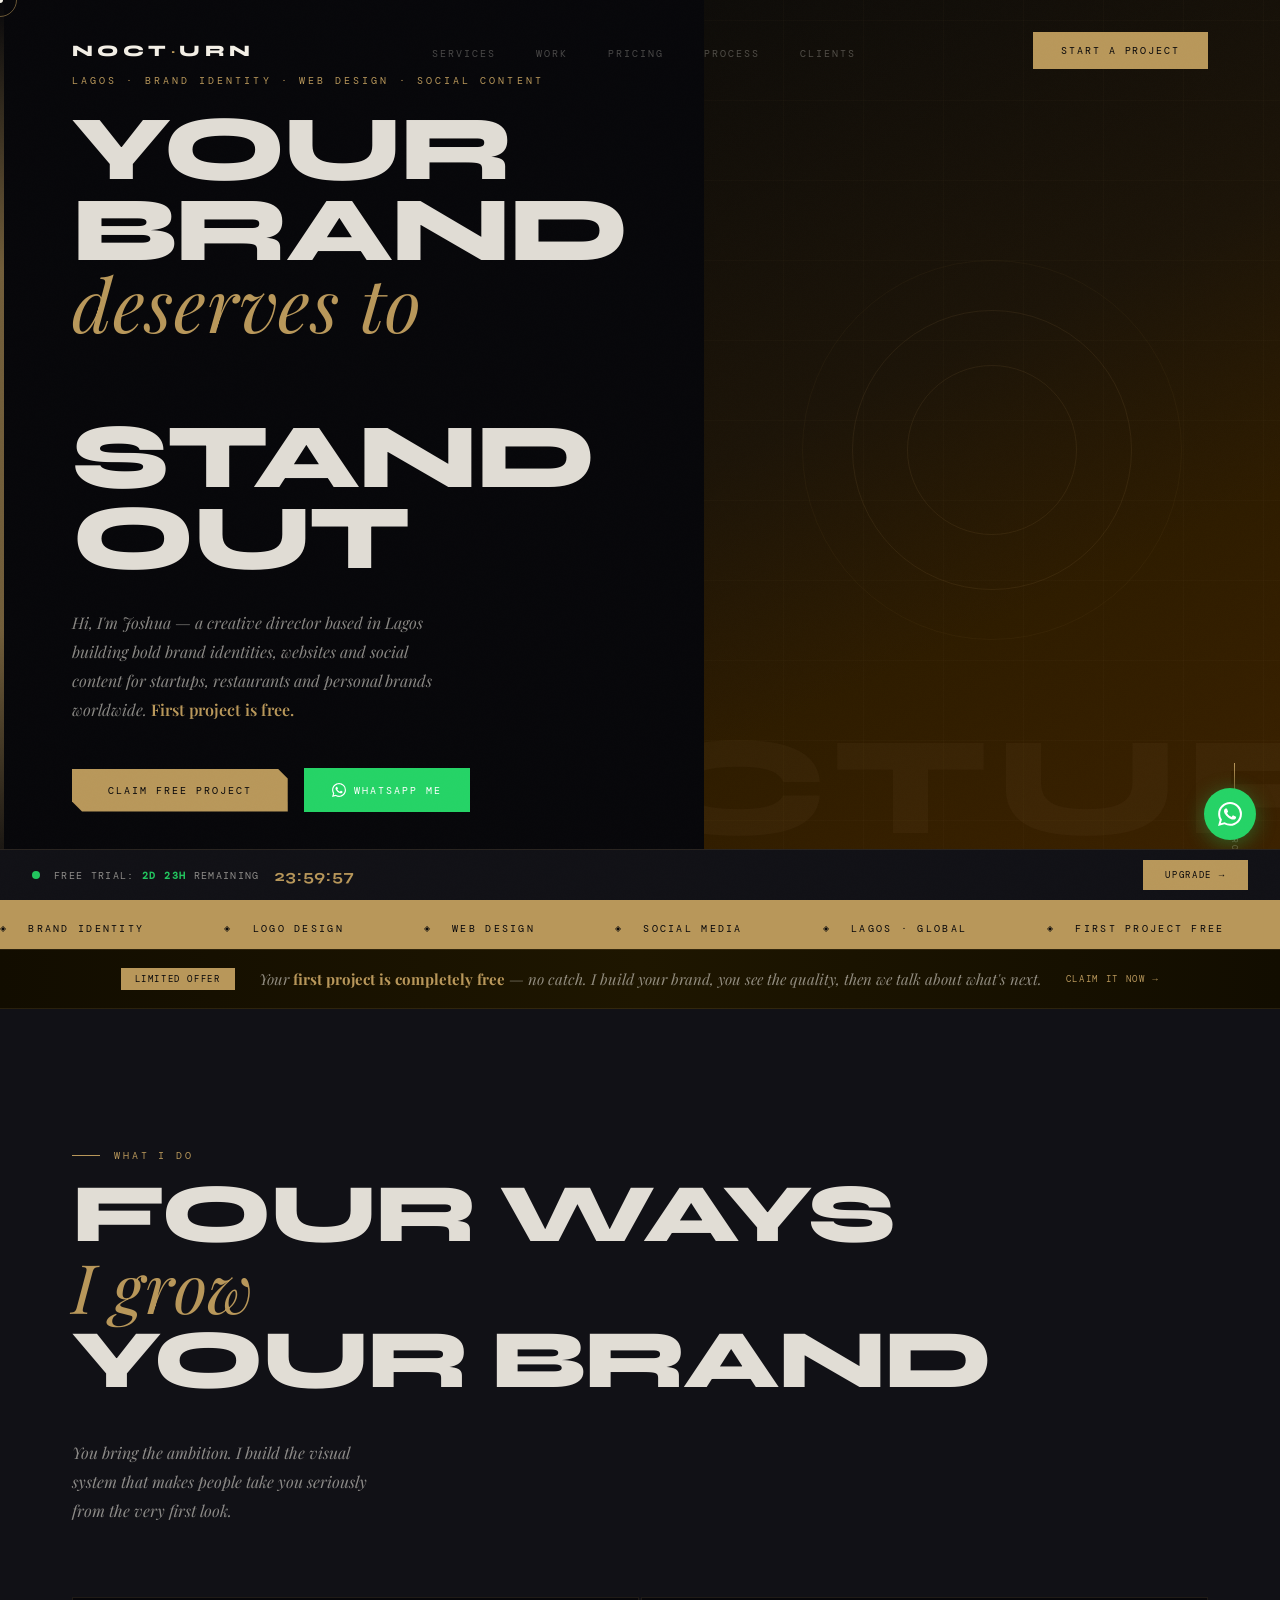
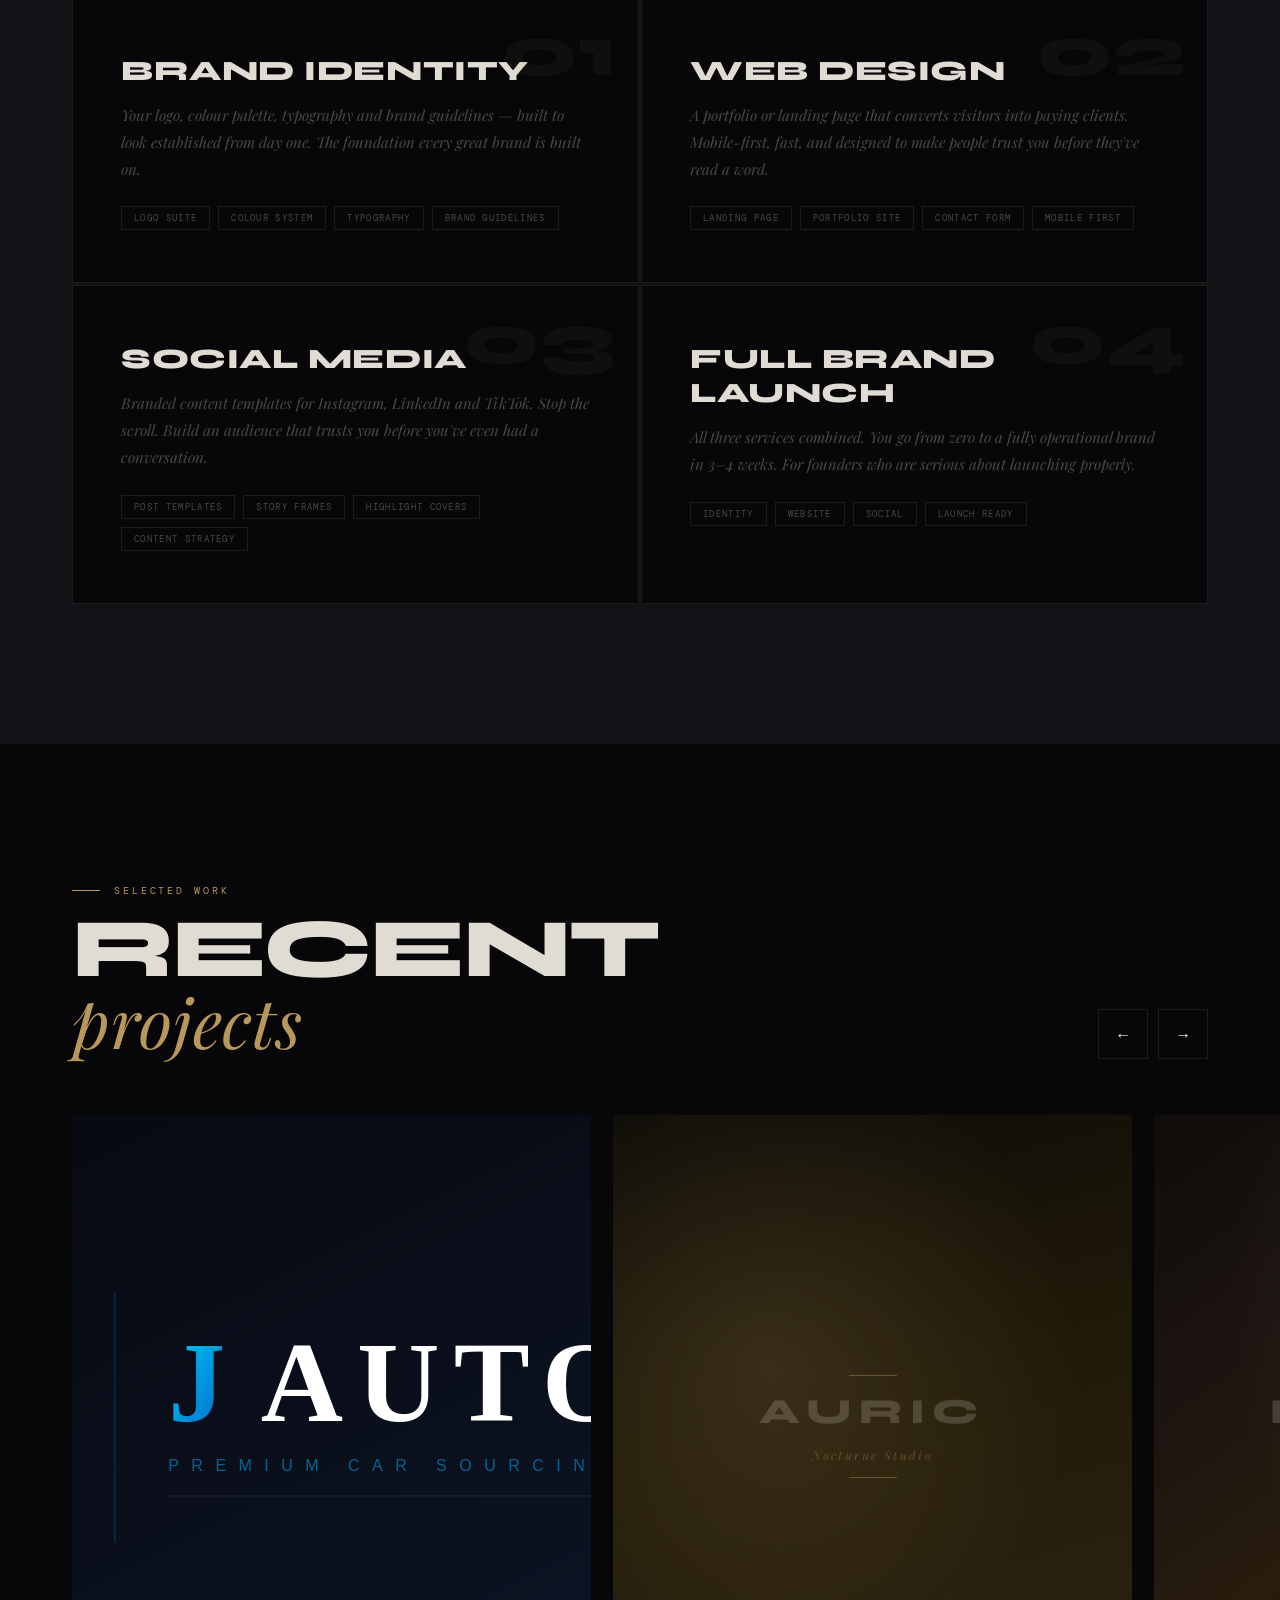
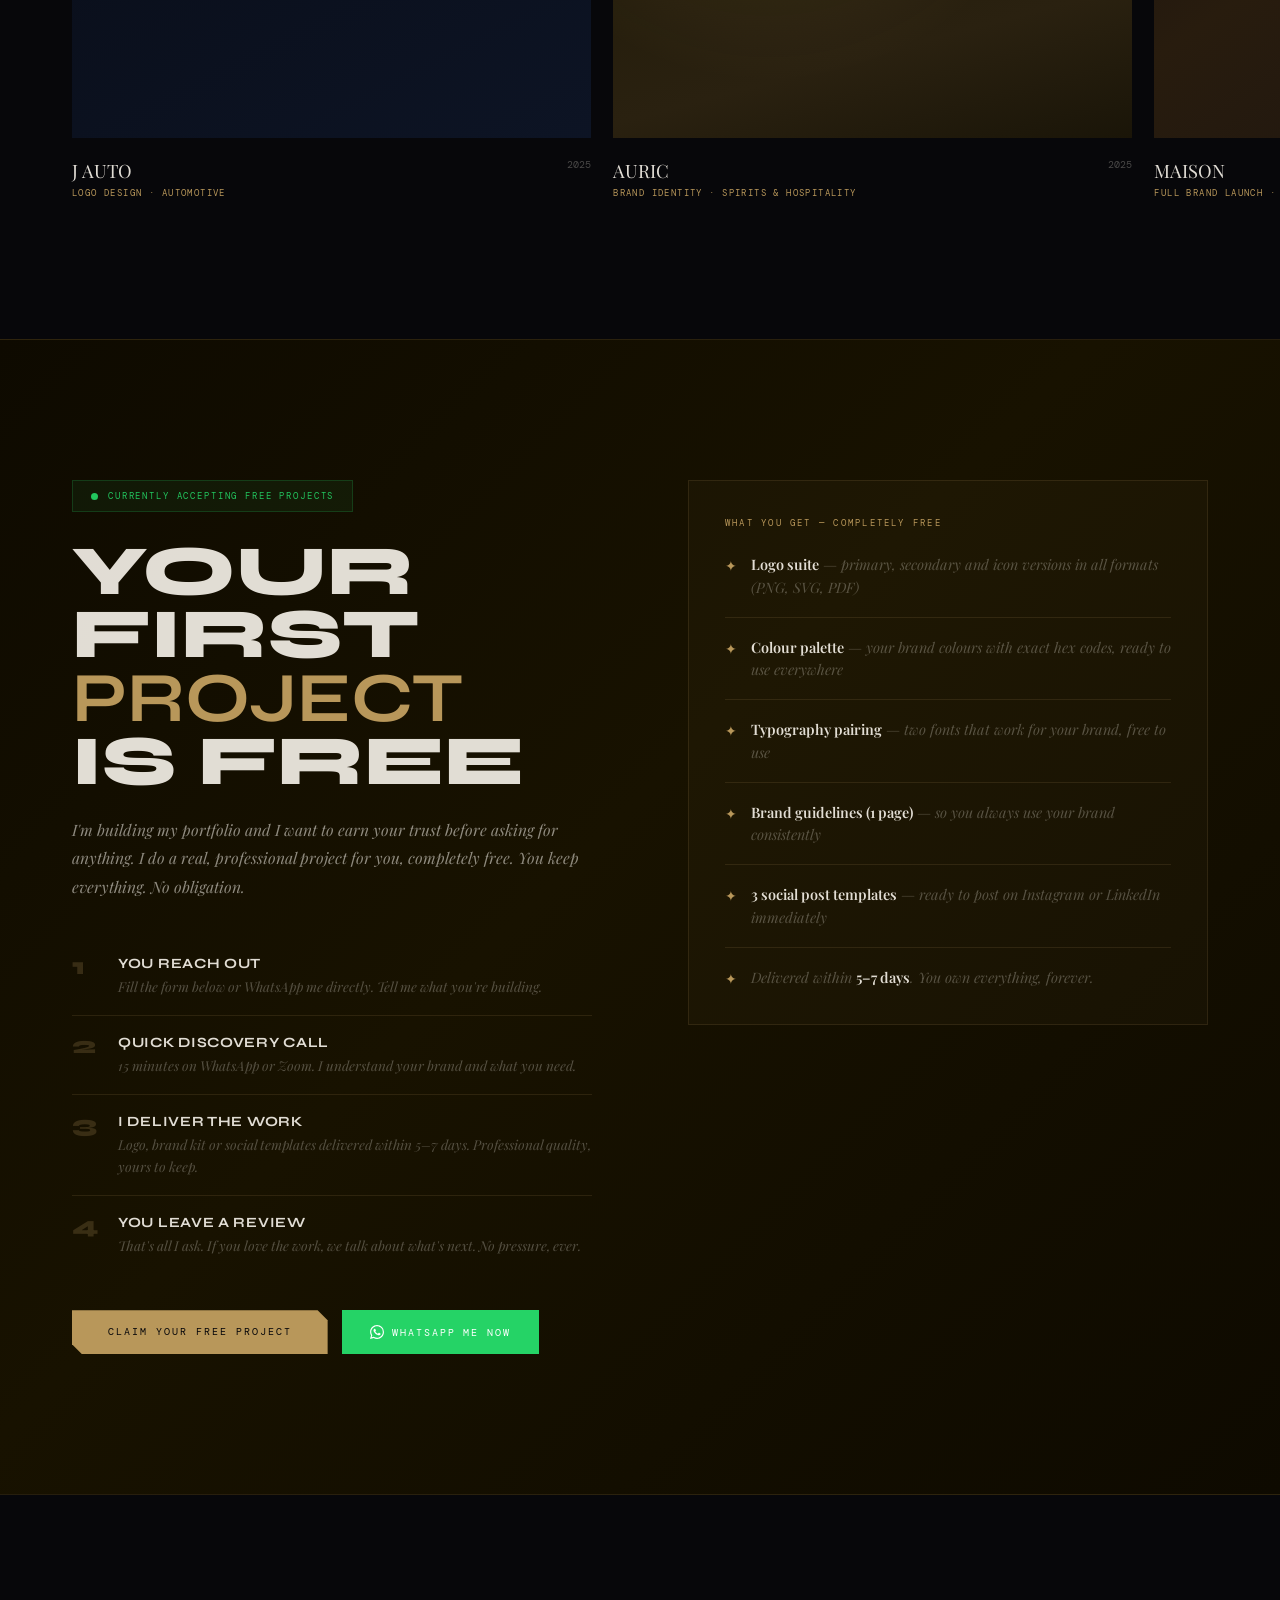
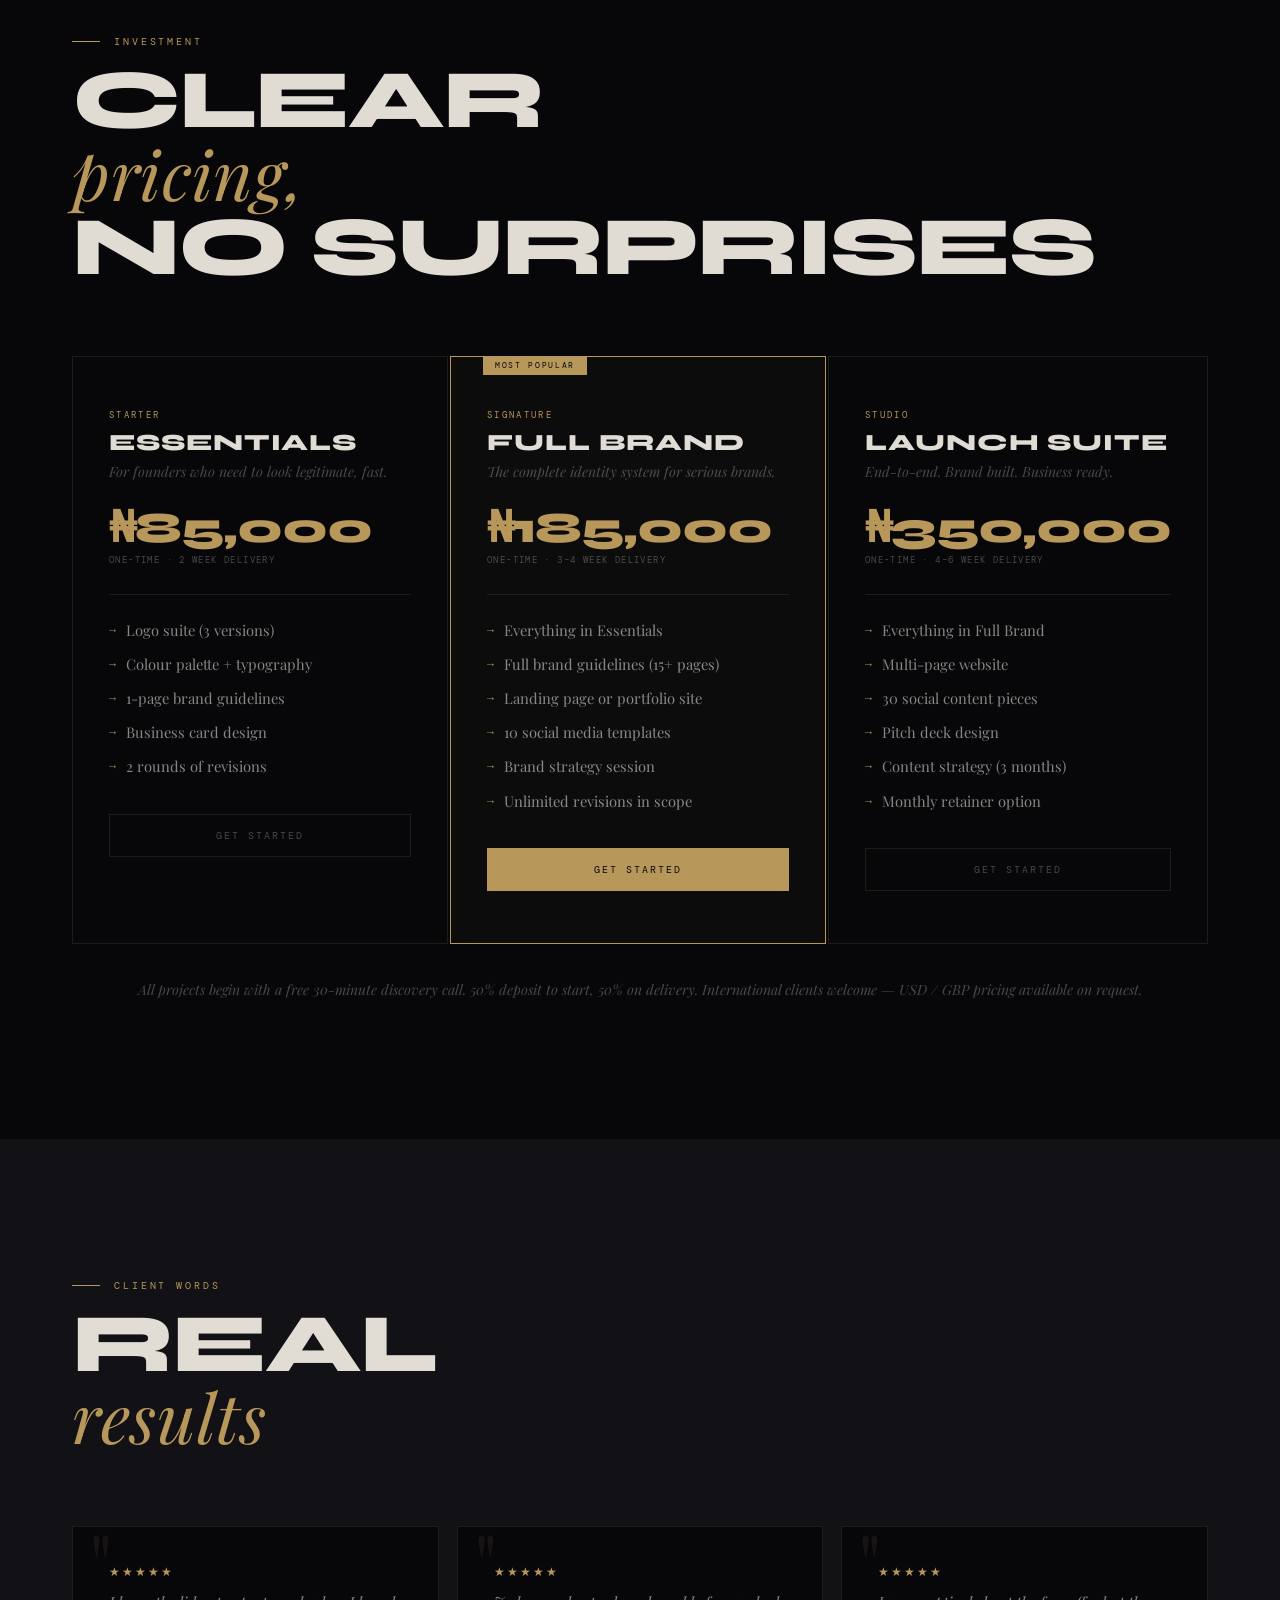
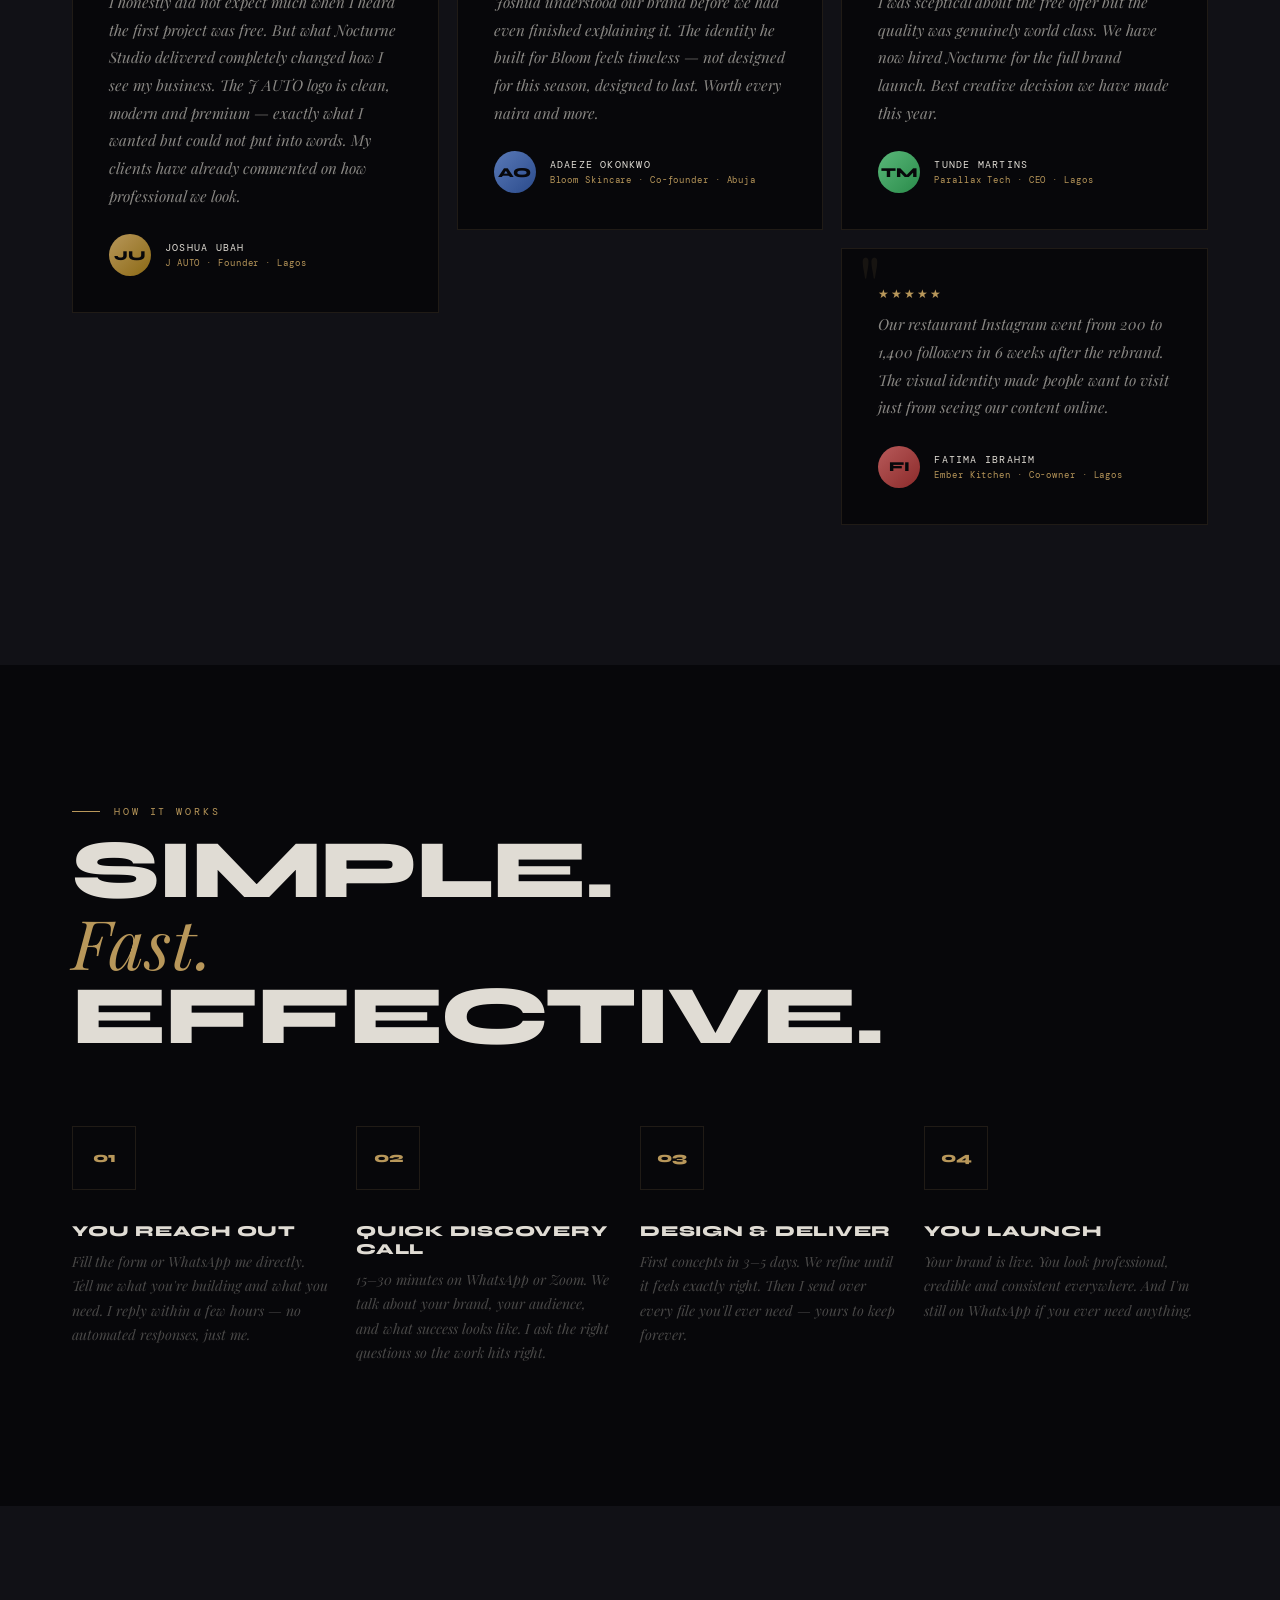
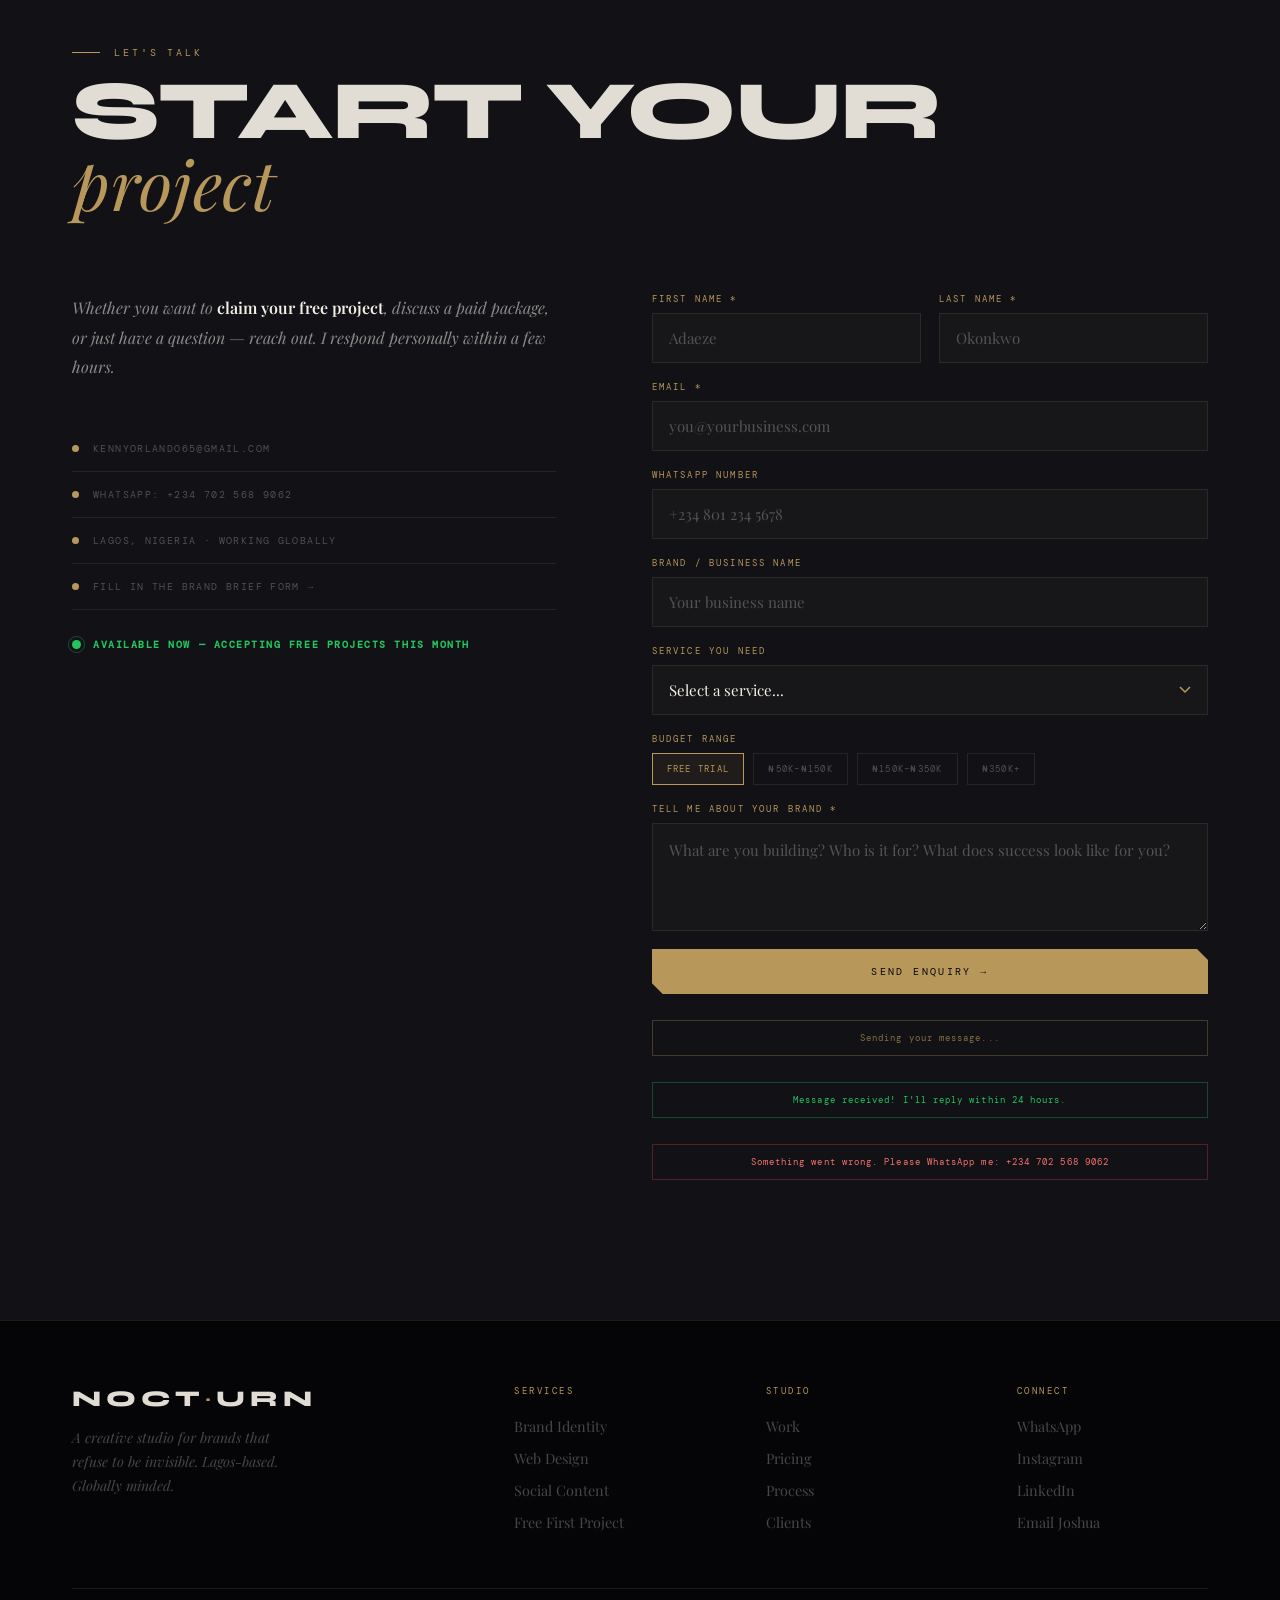
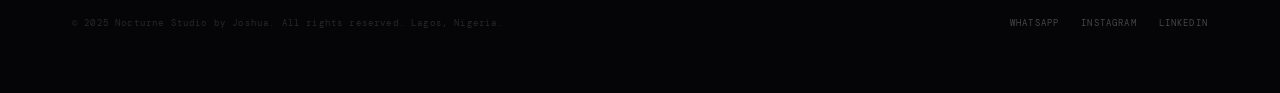
==== commit 154b087f: "Rename nocturne-v5-FINAL.html to index.html" ====
--- a/index.html
+++ b/index.html
@@ -3,259 +3,1640 @@
 <head>
 <meta charset="UTF-8">
 <meta name="viewport" content="width=device-width, initial-scale=1.0">
-
-<title>Nocturne Studio — Premium Brand Identity</title>
-
-<link href="https://fonts.googleapis.com/css2?family=Playfair+Display:wght@400;600;700&family=Syne:wght@400;700;800&display=swap" rel="stylesheet">
-
+<title>NOCTURNE STUDIO — Brand Identity & Web Design | Lagos</title>
+<meta name="description" content="Nocturne Studio — Brand identity, web design and social media content for startups, restaurants and personal brands. Based in Lagos, working globally.">
+<link rel="preconnect" href="https://fonts.googleapis.com">
+<link href="https://fonts.googleapis.com/css2?family=Playfair+Display:ital,wght@0,300;0,400;0,600;0,700;1,300;1,400;1,600&family=Syne:wght@400;600;700;800&family=DM+Mono:ital,wght@0,300;0,400;1,300&display=swap" rel="stylesheet">
 <style>
-
-/* RESET */
-*{margin:0;padding:0;box-sizing:border-box}
-
-/* COLORS */
+/* ─── RESET & ROOT ─────────────────────────────────────────────── */
+*,*::before,*::after{margin:0;padding:0;box-sizing:border-box}
 :root{
-  --bg:#07070a;
+  --ink:#07070a;
+  --ink2:#0d0d12;
+  --paper:#f3efe6;
   --gold:#b8975a;
-  --text:#eae6df;
-  --muted:#888;
-}
-
-/* BODY */
+  --gold-light:#d4af6e;
+  --gold-dim:rgba(184,151,90,0.15);
+  --dim:#111116;
+  --mid:#1a1a22;
+  --border:rgba(184,151,90,0.14);
+  --border2:rgba(184,151,90,0.25);
+  --text-main:rgba(243,239,230,0.92);
+  --text-mid:rgba(243,239,230,0.55);
+  --text-low:rgba(243,239,230,0.28);
+  --green:#22c55e;
+  --red:#ef4444;
+  /* FONTS */
+  --serif:'Playfair Display',Georgia,serif;
+  --sans:'Syne',sans-serif;
+  --mono:'DM Mono',monospace;
+  /* SPACING — generous */
+  --section-y:140px;
+  --section-x:72px;
+  --ease:cubic-bezier(0.76,0,0.24,1);
+}
+
+/* ─── CURSOR ─────────────────────────────────────────────────── */
+#cur{position:fixed;top:0;left:0;z-index:9999;pointer-events:none}
+#cd{width:6px;height:6px;background:var(--paper);border-radius:50%;position:absolute;transform:translate(-50%,-50%);transition:background .3s}
+#cr{width:34px;height:34px;border:1px solid rgba(184,151,90,0.55);border-radius:50%;position:absolute;transform:translate(-50%,-50%);transition:width .35s var(--ease),height .35s var(--ease),border-color .35s}
+body.hov #cr{width:54px;height:54px;border-color:var(--gold)}
+body.hov #cd{background:var(--gold)}
+
+html{scroll-behavior:smooth;font-size:16px}
 body{
-  background:var(--bg);
-  color:var(--text);
-  font-family:'Playfair Display',serif;
+  background:var(--ink);
+  color:var(--text-main);
+  font-family:var(--serif);
   overflow-x:hidden;
-}
-
-/* NAV */
+  -webkit-font-smoothing:antialiased;
+}
+
+/* ─── GRAIN OVERLAY ───────────────────────────────────────────── */
+body::after{
+  content:'';position:fixed;inset:0;z-index:9990;pointer-events:none;
+  background-image:url("data:image/svg+xml,%3Csvg xmlns='http://www.w3.org/2000/svg' width='256' height='256'%3E%3Cfilter id='n'%3E%3CfeTurbulence type='fractalNoise' baseFrequency='0.8' numOctaves='4' stitchTiles='stitch'/%3E%3C/filter%3E%3Crect width='256' height='256' filter='url(%23n)' opacity='0.038'/%3E%3C/svg%3E");
+  opacity:.42;mix-blend-mode:overlay;
+}
+
+/* ─── PAYWALL ─────────────────────────────────────────────────── */
+#paywall{
+  position:fixed;inset:0;z-index:8000;
+  background:rgba(7,7,10,0.98);backdrop-filter:blur(24px);
+  display:none;align-items:center;justify-content:center;
+  flex-direction:column;text-align:center;padding:40px 24px;
+}
+#paywall.show{display:flex}
+.pw-wrap{max-width:560px;width:100%}
+.pw-ornament{
+  width:64px;height:64px;border:1px solid var(--border2);
+  display:flex;align-items:center;justify-content:center;
+  margin:0 auto 28px;font-size:1.6rem;
+  transform:rotate(45deg);
+}
+.pw-ornament span{transform:rotate(-45deg);display:block}
+.pw-eyebrow{
+  font-family:var(--mono);font-size:.62rem;letter-spacing:.32em;
+  text-transform:uppercase;color:var(--gold);margin-bottom:16px;
+}
+.pw-title{
+  font-family:var(--sans);font-weight:800;
+  font-size:clamp(2rem,5vw,3.2rem);
+  text-transform:uppercase;letter-spacing:-.02em;
+  line-height:.92;margin-bottom:20px;
+}
+.pw-sub{
+  font-family:var(--serif);font-style:italic;
+  font-size:1.05rem;color:var(--text-mid);line-height:1.78;
+  max-width:440px;margin:0 auto 36px;
+}
+.pw-price{
+  font-family:var(--sans);font-weight:800;
+  font-size:2.8rem;color:var(--gold);letter-spacing:-.02em;
+  margin-bottom:4px;
+}
+.pw-period{
+  font-family:var(--mono);font-size:.6rem;letter-spacing:.2em;
+  text-transform:uppercase;color:var(--text-low);margin-bottom:32px;
+}
+.pw-features{
+  display:flex;flex-wrap:wrap;gap:10px;
+  justify-content:center;margin-bottom:36px;
+}
+.pw-feat{
+  font-family:var(--mono);font-size:.58rem;letter-spacing:.14em;
+  text-transform:uppercase;color:var(--gold);
+  background:rgba(184,151,90,.07);
+  border:1px solid var(--border);padding:8px 16px;
+}
+.pw-cta{
+  display:inline-flex;align-items:center;gap:10px;
+  font-family:var(--mono);font-size:.65rem;letter-spacing:.22em;
+  text-transform:uppercase;color:var(--ink);background:var(--gold);
+  border:none;padding:17px 48px;text-decoration:none;
+  transition:background .3s,transform .2s;
+  clip-path:polygon(0 0,calc(100% - 11px) 0,100% 11px,100% 100%,11px 100%,0 calc(100% - 11px));
+}
+.pw-cta:hover{background:var(--paper);transform:translateY(-2px)}
+.pw-dismiss{
+  font-family:var(--mono);font-size:.58rem;letter-spacing:.18em;
+  text-transform:uppercase;color:var(--text-low);
+  background:none;border:none;cursor:pointer;margin-top:20px;
+  transition:color .3s;display:block;width:100%;text-align:center;
+}
+.pw-dismiss:hover{color:var(--text-mid)}
+
+/* ─── TRIAL BANNER ────────────────────────────────────────────── */
+#trialBanner{
+  position:fixed;bottom:0;left:0;right:0;z-index:400;
+  background:var(--dim);border-top:1px solid var(--border);
+  padding:10px 32px;
+  display:flex;align-items:center;justify-content:space-between;
+  gap:16px;flex-wrap:wrap;
+}
+.tb-left{display:flex;align-items:center;gap:14px}
+.tb-pulse{
+  width:8px;height:8px;border-radius:50%;
+  background:var(--green);flex-shrink:0;
+  animation:tbp 2s ease-in-out infinite;
+}
+@keyframes tbp{0%,100%{opacity:1;box-shadow:0 0 0 0 rgba(34,197,94,.4)}50%{opacity:.6;box-shadow:0 0 0 6px rgba(34,197,94,0)}}
+.tb-text{
+  font-family:var(--mono);font-size:.6rem;letter-spacing:.14em;
+  text-transform:uppercase;color:var(--text-mid);
+}
+.tb-text b{color:var(--green)}
+.tb-countdown{
+  font-family:var(--sans);font-weight:700;
+  font-size:1rem;color:var(--gold);letter-spacing:.04em;
+  font-variant-numeric:tabular-nums;
+}
+.tb-btn{
+  font-family:var(--mono);font-size:.58rem;letter-spacing:.18em;
+  text-transform:uppercase;color:var(--ink);background:var(--gold);
+  border:none;padding:9px 22px;cursor:pointer;transition:background .3s;flex-shrink:0;
+}
+.tb-btn:hover{background:var(--paper)}
+
+/* ─── WHATSAPP FLOAT ──────────────────────────────────────────── */
+.wa-btn{
+  position:fixed;bottom:60px;right:24px;z-index:390;
+  width:52px;height:52px;border-radius:50%;background:#25d366;
+  display:flex;align-items:center;justify-content:center;
+  box-shadow:0 4px 20px rgba(37,211,102,.35);
+  text-decoration:none;
+  transition:transform .3s,box-shadow .3s;
+}
+.wa-btn:hover{transform:scale(1.1);box-shadow:0 6px 28px rgba(37,211,102,.5)}
+.wa-btn svg{width:24px;height:24px;fill:#fff}
+
+/* ─── NAV ─────────────────────────────────────────────────────── */
 nav{
-  position:fixed;
-  width:100%;
-  padding:20px 40px;
-  display:flex;
-  justify-content:space-between;
-  z-index:100;
-  background:rgba(0,0,0,0.6);
-  backdrop-filter:blur(10px);
-}
-
-nav a{
-  color:#ccc;
-  text-decoration:none;
-  margin-left:20px;
-  font-size:14px;
-}
-
-/* HERO */
-.hero{
-  height:100vh;
-  display:flex;
-  flex-direction:column;
-  justify-content:center;
-  padding:0 40px;
-}
-
-.hero h1{
-  font-family:'Syne',sans-serif;
-  font-size:70px;
-  line-height:1.1;
-}
-
-.gold{color:var(--gold)}
-
-.hero p{
-  margin-top:20px;
-  max-width:500px;
-  color:var(--muted);
-}
-
-.btn{
-  margin-top:30px;
-  display:inline-block;
-  background:var(--gold);
-  padding:14px 30px;
-  color:black;
-  text-decoration:none;
-  font-weight:bold;
-}
-
-/* PORTFOLIO */
-.portfolio{
-  padding:100px 40px;
-}
-
-.slider{
-  display:flex;
-  overflow-x:auto;
-  gap:20px;
-  scroll-snap-type:x mandatory;
-}
-
-.slide{
-  min-width:300px;
-  height:400px;
-  background-size:cover;
-  background-position:center;
-  scroll-snap-align:start;
+  position:fixed;top:0;left:0;right:0;z-index:1000;
+  display:flex;align-items:center;justify-content:space-between;
+  padding:32px var(--section-x);
+  transition:padding .5s var(--ease),background .5s,border-color .5s;
+  border-bottom:1px solid transparent;
+}
+nav.scrolled{
+  background:rgba(7,7,10,.94);
+  backdrop-filter:blur(18px);
+  padding:18px var(--section-x);
+  border-bottom-color:var(--border);
+}
+.nav-logo{
+  font-family:var(--sans);font-weight:800;
+  font-size:1rem;letter-spacing:.28em;
+  text-decoration:none;color:var(--paper);
+}
+.nav-logo b{color:var(--gold)}
+.nav-links{display:flex;gap:40px;list-style:none}
+.nav-links a{
+  font-family:var(--mono);font-size:.62rem;letter-spacing:.2em;
+  text-transform:uppercase;color:var(--text-low);
+  text-decoration:none;transition:color .3s;position:relative;
+}
+.nav-links a::after{
+  content:'';position:absolute;bottom:-4px;left:0;
+  width:0;height:1px;background:var(--gold);
+  transition:width .35s var(--ease);
+}
+.nav-links a:hover{color:var(--paper)}
+.nav-links a:hover::after{width:100%}
+.nav-cta{
+  font-family:var(--mono);font-size:.6rem;letter-spacing:.2em;
+  text-transform:uppercase;color:var(--ink);background:var(--gold);
+  padding:12px 28px;text-decoration:none;
+  transition:background .3s,transform .2s;display:inline-block;
+}
+.nav-cta:hover{background:var(--paper);transform:translateY(-1px)}
+
+/* hamburger */
+.hbg{display:none;flex-direction:column;gap:5px;background:none;border:none;padding:6px;cursor:pointer}
+.hbg span{display:block;width:24px;height:1px;background:var(--paper);transition:transform .35s,opacity .35s}
+.hbg.open span:nth-child(1){transform:translateY(6px) rotate(45deg)}
+.hbg.open span:nth-child(2){opacity:0}
+.hbg.open span:nth-child(3){transform:translateY(-6px) rotate(-45deg)}
+.mob-menu{
+  display:none;position:fixed;inset:0;z-index:999;
+  background:var(--dim);flex-direction:column;
+  align-items:center;justify-content:center;gap:32px;
+}
+.mob-menu.open{display:flex}
+.mob-menu a{
+  font-family:var(--sans);font-weight:800;
+  font-size:clamp(2rem,8vw,3rem);
+  text-transform:uppercase;color:var(--paper);
+  text-decoration:none;letter-spacing:-.01em;
+  transition:color .3s;
+}
+.mob-menu a:hover{color:var(--gold)}
+
+/* ─── HERO ─────────────────────────────────────────────────────── */
+#hero{
+  height:100vh;min-height:680px;
+  display:grid;grid-template-columns:55% 45%;
+  position:relative;overflow:hidden;
+}
+
+/* LEFT — gold accent bar */
+.hero-left{
+  display:flex;flex-direction:column;justify-content:flex-end;
+  padding:0 52px 88px var(--section-x);
+  position:relative;z-index:2;
+}
+/* gold accent bar on left edge of hero */
+.hero-left::before{
+  content:'';
+  position:absolute;top:0;left:0;bottom:0;
+  width:4px;
+  background:linear-gradient(to bottom,transparent 0%,var(--gold) 30%,var(--gold) 70%,transparent 100%);
+  opacity:.6;
+}
+
+/* RIGHT — animated visual */
+.hero-right{position:relative;overflow:hidden}
+.hero-visual{
+  position:absolute;inset:0;
+  background:linear-gradient(155deg,#0e0c09 0%,#1c1408 40%,#2e1c00 65%,#3d2200 100%);
+}
+.hero-grid{
+  position:absolute;inset:0;
+  background-image:
+    repeating-linear-gradient(0deg,transparent,transparent 79px,rgba(184,151,90,.05) 80px),
+    repeating-linear-gradient(90deg,transparent,transparent 79px,rgba(184,151,90,.05) 80px);
+  animation:gridPan 28s linear infinite;
+}
+@keyframes gridPan{0%{transform:translate(0,0)}100%{transform:translate(80px,80px)}}
+.hero-wm{
+  position:absolute;bottom:28px;left:50%;transform:translateX(-50%);
+  font-family:var(--sans);font-weight:800;
+  font-size:clamp(56px,11vw,148px);
+  color:rgba(184,151,90,.055);
+  white-space:nowrap;letter-spacing:.06em;
+  pointer-events:none;user-select:none;
+}
+.hero-ring{
+  position:absolute;top:50%;left:50%;
+  transform:translate(-50%,-50%);
+  width:280px;height:280px;border-radius:50%;
+  border:1px solid rgba(184,151,90,.1);
+  animation:ringPulse 4.5s ease-in-out infinite;
+}
+.hero-ring-2{width:170px;height:170px;animation-delay:-2.2s}
+.hero-ring-3{width:380px;height:380px;animation-delay:-1s;border-color:rgba(184,151,90,.05)}
+@keyframes ringPulse{
+  0%,100%{transform:translate(-50%,-50%) scale(1);opacity:.5}
+  50%{transform:translate(-50%,-50%) scale(1.06);opacity:.9}
+}
+
+/* Hero text */
+.hero-eyebrow{
+  font-family:var(--mono);font-size:.6rem;letter-spacing:.32em;
+  text-transform:uppercase;color:var(--gold);
+  margin-bottom:22px;
+  animation:fadeUp .9s .15s both;
+}
+.hero-h1{
+  font-family:var(--sans);font-weight:800;
+  font-size:clamp(48px,7.2vw,102px);
+  line-height:.88;letter-spacing:-.025em;
+  text-transform:uppercase;
+  animation:fadeUp .9s .3s both;
+}
+.hero-h1 em{
+  font-family:var(--serif);font-style:italic;
+  font-weight:300;color:var(--gold);
+  font-size:.8em;display:block;
+  text-transform:none;letter-spacing:.01em;
+}
+.hero-sub{
+  font-family:var(--serif);font-style:italic;
+  font-size:clamp(.9rem,1.25vw,1.08rem);
+  color:var(--text-mid);line-height:1.82;
+  max-width:380px;margin-top:28px;
+  animation:fadeUp .9s .45s both;
+}
+.hero-sub b{color:var(--gold);font-style:normal;font-weight:600}
+.hero-actions{
+  display:flex;gap:16px;align-items:center;
+  margin-top:44px;flex-wrap:wrap;
+  animation:fadeUp .9s .6s both;
+}
+.btn-primary{
+  font-family:var(--mono);font-size:.62rem;letter-spacing:.2em;
+  text-transform:uppercase;color:var(--ink);background:var(--gold);
+  border:none;padding:15px 36px;text-decoration:none;
+  display:inline-block;transition:background .3s,transform .2s;
+  clip-path:polygon(0 0,calc(100% - 10px) 0,100% 10px,100% 100%,10px 100%,0 calc(100% - 10px));
+}
+.btn-primary:hover{background:var(--paper);transform:translateY(-2px)}
+.btn-whatsapp{
+  font-family:var(--mono);font-size:.62rem;letter-spacing:.2em;
+  text-transform:uppercase;color:#fff;background:#25d366;
+  border:none;padding:15px 28px;text-decoration:none;
+  display:inline-flex;align-items:center;gap:8px;
+  transition:background .3s,transform .2s;
+}
+.btn-whatsapp:hover{background:#1da851;transform:translateY(-2px)}
+.btn-whatsapp svg{width:14px;height:14px;fill:#fff;flex-shrink:0}
+.hero-scroll-ind{
+  position:absolute;bottom:32px;right:40px;z-index:3;
+  display:flex;flex-direction:column;align-items:center;gap:8px;
+  animation:fadeIn 1s 1.4s both;
+}
+.hero-scroll-ind p{
+  font-family:var(--mono);font-size:.52rem;letter-spacing:.3em;
+  text-transform:uppercase;color:var(--text-low);writing-mode:vertical-rl;
+}
+.scroll-line{
+  width:1px;height:52px;
+  background:linear-gradient(to bottom,var(--gold),transparent);
+  animation:scrollAnim 2.4s ease-in-out infinite;
+}
+@keyframes scrollAnim{0%,100%{transform:scaleY(1);opacity:1}50%{transform:scaleY(.45);opacity:.3}}
+
+/* ─── MARQUEE ─────────────────────────────────────────────────── */
+.marquee-wrap{background:var(--gold);padding:14px 0;overflow:hidden;white-space:nowrap}
+.marquee-inner{display:inline-flex;gap:80px;animation:marquee 32s linear infinite}
+.marquee-item{
+  font-family:var(--mono);font-size:.65rem;letter-spacing:.22em;
+  text-transform:uppercase;color:var(--ink);
+  display:flex;align-items:center;gap:20px;
+}
+.marquee-item::before{content:'◈';font-size:.5rem}
+@keyframes marquee{0%{transform:translateX(0)}100%{transform:translateX(-50%)}}
+
+/* ─── OFFER BANNER ────────────────────────────────────────────── */
+.offer-banner{
+  background:linear-gradient(90deg,#120d00,#1e1600,#120d00);
+  border-top:1px solid var(--border);border-bottom:1px solid var(--border);
+  padding:18px var(--section-x);
+  display:flex;align-items:center;justify-content:center;
+  gap:24px;flex-wrap:wrap;text-align:center;
+}
+.offer-pill{
+  background:var(--gold);color:var(--ink);
+  font-family:var(--mono);font-size:.56rem;letter-spacing:.18em;
+  text-transform:uppercase;padding:5px 14px;flex-shrink:0;
+}
+.offer-text{font-family:var(--serif);font-style:italic;color:var(--text-mid);font-size:.94rem}
+.offer-text b{color:var(--gold);font-style:normal}
+.offer-link{
+  font-family:var(--mono);font-size:.58rem;letter-spacing:.18em;
+  text-transform:uppercase;color:var(--gold);text-decoration:none;
+  display:flex;align-items:center;gap:6px;transition:gap .3s;white-space:nowrap;
+}
+.offer-link:hover{gap:10px}
+
+/* ─── SECTION COMMONS ─────────────────────────────────────────── */
+.section{padding:var(--section-y) var(--section-x)}
+.sec-eyebrow{
+  font-family:var(--mono);font-size:.6rem;letter-spacing:.3em;
+  text-transform:uppercase;color:var(--gold);
+  display:flex;align-items:center;gap:14px;
+  margin-bottom:16px;
+}
+.sec-eyebrow::before{content:'';display:block;width:28px;height:1px;background:var(--gold)}
+.sec-title{
+  font-family:var(--sans);font-weight:800;
+  font-size:clamp(42px,6.5vw,86px);
+  line-height:.88;letter-spacing:-.025em;
+  text-transform:uppercase;
+}
+.sec-title em{
+  font-family:var(--serif);font-style:italic;
+  font-weight:300;color:var(--gold);
+  font-size:.82em;text-transform:none;letter-spacing:.01em;
+}
+.rule{height:1px;background:var(--border);margin:80px 0}
+
+/* ─── SERVICES ────────────────────────────────────────────────── */
+#services{background:var(--dim)}
+.services-intro{
+  display:flex;justify-content:space-between;align-items:flex-end;
+  margin-bottom:72px;gap:40px;flex-wrap:wrap;
+}
+.services-desc{
+  font-family:var(--serif);font-style:italic;
+  font-size:1rem;line-height:1.82;color:var(--text-mid);
+  max-width:320px;
+}
+.services-grid{display:grid;grid-template-columns:1fr 1fr;gap:2px}
+.srv-card{
+  background:var(--ink);border:1px solid var(--border);
+  padding:52px 48px;position:relative;overflow:hidden;
+  transition:border-color .45s,background .45s;
+}
+.srv-card::before{
+  content:'';position:absolute;inset:0;
+  background:linear-gradient(145deg,rgba(184,151,90,.07) 0%,transparent 55%);
+  opacity:0;transition:opacity .45s;
+}
+.srv-card:hover{border-color:var(--border2);background:#0b0b10}
+.srv-card:hover::before{opacity:1}
+.srv-num{
+  font-family:var(--sans);font-weight:800;
+  font-size:4.5rem;color:rgba(184,151,90,.06);
+  line-height:1;position:absolute;top:18px;right:22px;
+  transition:color .45s;
+}
+.srv-card:hover .srv-num{color:rgba(184,151,90,.14)}
+.srv-name{
+  font-family:var(--sans);font-weight:800;
+  font-size:clamp(1.25rem,2.2vw,1.75rem);
+  text-transform:uppercase;letter-spacing:.02em;
+  margin-bottom:14px;margin-top:4px;
+  transition:color .35s;
+}
+.srv-card:hover .srv-name{color:var(--gold)}
+.srv-body{
+  font-family:var(--serif);font-style:italic;
+  font-size:.94rem;line-height:1.78;color:var(--text-low);
+  transition:color .35s;
+}
+.srv-card:hover .srv-body{color:var(--text-mid)}
+.srv-pills{display:flex;flex-wrap:wrap;gap:8px;margin-top:24px}
+.srv-pill{
+  font-family:var(--mono);font-size:.55rem;letter-spacing:.15em;
+  text-transform:uppercase;color:var(--text-low);
+  border:1px solid var(--border);padding:5px 12px;
+  transition:all .35s;
+}
+.srv-card:hover .srv-pill{color:var(--gold);border-color:var(--border2)}
+
+/* ─── PORTFOLIO ───────────────────────────────────────────────── */
+#portfolio{padding:var(--section-y) 0;overflow:hidden}
+.portfolio-head{
+  padding:0 var(--section-x);
+  display:flex;justify-content:space-between;
+  align-items:flex-end;margin-bottom:56px;
+  flex-wrap:wrap;gap:24px;
+}
+.car-controls{display:flex;gap:10px}
+.car-btn{
+  width:50px;height:50px;
+  border:1px solid var(--border);background:none;color:var(--paper);
+  font-size:1rem;cursor:pointer;
+  display:flex;align-items:center;justify-content:center;
+  transition:all .3s;font-family:var(--mono);
+}
+.car-btn:hover{background:var(--gold);border-color:var(--gold);color:var(--ink)}
+.car-overflow{overflow:hidden}
+.car-track{
+  display:flex;gap:22px;
+  padding:0 var(--section-x);
+  transition:transform .75s var(--ease);
+  will-change:transform;
+}
+/* PROJECT CARDS */
+.proj-card{flex:0 0 calc(44vw - 44px);min-width:300px;cursor:pointer}
+.proj-visual{
   position:relative;
-  border-radius:10px;
+  padding-bottom:120%; /* 5:6 ratio */
   overflow:hidden;
 }
-
-.slide::after{
-  content:'';
-  position:absolute;
-  inset:0;
-  background:linear-gradient(to top,black,transparent);
-}
-
-.slide span{
-  position:absolute;
-  bottom:20px;
-  left:20px;
-  font-size:18px;
-}
-
-/* TESTIMONIALS */
-.testimonials{
-  padding:100px 40px;
-}
-
-.testimonial{
-  margin-bottom:40px;
-  opacity:0;
-  transform:translateY(20px);
-  transition:all .6s;
-}
-
-.testimonial.show{
-  opacity:1;
-  transform:translateY(0);
-}
-
-/* WHATSAPP */
-.wa{
-  position:fixed;
-  bottom:20px;
-  right:20px;
-  width:60px;
-  height:60px;
-  background:#25D366;
-  border-radius:50%;
-  display:flex;
-  justify-content:center;
-  align-items:center;
-  color:white;
-  font-size:24px;
-  text-decoration:none;
-}
-
-/* CURSOR */
-.cursor{
-  width:20px;
-  height:20px;
-  border:2px solid var(--gold);
-  border-radius:50%;
-  position:fixed;
-  pointer-events:none;
-  transform:translate(-50%,-50%);
-}
-
+.proj-bg{
+  position:absolute;inset:0;
+  transition:transform .75s var(--ease);
+}
+.proj-card:hover .proj-bg{transform:scale(1.055)}
+.proj-overlay{
+  position:absolute;inset:0;
+  background:linear-gradient(to top,rgba(7,7,10,.88) 0%,transparent 52%);
+  opacity:0;transition:opacity .4s;
+  display:flex;align-items:flex-end;padding:28px;
+}
+.proj-card:hover .proj-overlay{opacity:1}
+.proj-tag{
+  font-family:var(--mono);font-size:.58rem;letter-spacing:.18em;
+  text-transform:uppercase;color:var(--ink);background:var(--gold);
+  padding:9px 20px;transform:translateY(12px);
+  transition:transform .4s .05s;
+}
+.proj-card:hover .proj-tag{transform:translateY(0)}
+.proj-info{padding:20px 0 0;display:flex;justify-content:space-between;align-items:flex-start}
+.proj-name{font-family:var(--serif);font-size:1.15rem;font-weight:400}
+.proj-cat{font-family:var(--mono);font-size:.55rem;letter-spacing:.16em;text-transform:uppercase;color:var(--gold);margin-top:4px}
+.proj-year{font-family:var(--mono);font-size:.6rem;color:var(--text-low)}
+
+/* OLD MONEY PLACEHOLDER VISUALS */
+.pm-auric{
+  background:
+    radial-gradient(ellipse at 30% 40%, rgba(184,151,90,.18) 0%, transparent 60%),
+    linear-gradient(165deg,#0e0c08 0%,#1a1508 30%,#231c0a 55%,#2a2110 80%,#1a1508 100%);
+}
+.pm-crest{
+  background:
+    radial-gradient(ellipse at 70% 60%, rgba(180,160,120,.12) 0%, transparent 55%),
+    linear-gradient(155deg,#0a0e14 0%,#0e1520 35%,#142038 60%,#1a2840 80%,#0e1520 100%);
+}
+.pm-maison{
+  background:
+    radial-gradient(ellipse at 50% 30%, rgba(160,140,110,.1) 0%, transparent 50%),
+    linear-gradient(145deg,#100c0a 0%,#1c1410 30%,#281c0e 55%,#1c1410 100%);
+}
+.pm-volta{
+  background:
+    radial-gradient(ellipse at 40% 70%, rgba(100,80,140,.15) 0%, transparent 55%),
+    linear-gradient(155deg,#0c0a14 0%,#141020 35%,#1c1830 60%,#141020 100%);
+}
+.pm-jauto{
+  background:
+    radial-gradient(ellipse at 60% 40%, rgba(0,140,200,.12) 0%, transparent 55%),
+    linear-gradient(155deg,#06080f 0%,#0a0e1a 35%,#0e1628 60%,#0a0e1a 100%);
+}
+
+/* Placeholder art inside each card */
+.proj-art{
+  position:absolute;inset:0;
+  display:flex;align-items:center;justify-content:center;
+  flex-direction:column;gap:14px;
+}
+.proj-art-line{
+  width:48px;height:1px;background:rgba(184,151,90,.4);
+}
+.proj-art-name{
+  font-family:var(--sans);font-weight:800;
+  font-size:clamp(1.4rem,3vw,2.2rem);
+  letter-spacing:.22em;color:rgba(243,239,230,.18);
+  text-transform:uppercase;text-align:center;
+}
+.proj-art-mark{
+  font-family:var(--serif);font-style:italic;
+  font-size:.75rem;letter-spacing:.2em;
+  color:rgba(184,151,90,.35);
+}
+
+/* ─── FREE OFFER SECTION ──────────────────────────────────────── */
+#free-offer{
+  background:
+    linear-gradient(135deg,#0e0a00 0%,#181200 45%,#0e0a00 100%);
+  border-top:1px solid var(--border);
+  border-bottom:1px solid var(--border);
+}
+.free-inner{display:grid;grid-template-columns:1fr 1fr;gap:96px;align-items:start}
+.free-avail{
+  display:inline-flex;align-items:center;gap:10px;
+  background:rgba(34,197,94,.07);border:1px solid rgba(34,197,94,.2);
+  padding:9px 18px;margin-bottom:28px;
+}
+.free-avail-dot{width:7px;height:7px;border-radius:50%;background:var(--green);animation:tbp 2s infinite}
+.free-avail-txt{font-family:var(--mono);font-size:.58rem;letter-spacing:.2em;text-transform:uppercase;color:var(--green)}
+.free-heading{
+  font-family:var(--sans);font-weight:800;
+  font-size:clamp(36px,5.5vw,72px);
+  line-height:.9;text-transform:uppercase;margin-bottom:22px;
+}
+.free-heading b{color:var(--gold)}
+.free-body{
+  font-family:var(--serif);font-style:italic;
+  font-size:.98rem;line-height:1.82;color:var(--text-mid);margin-bottom:36px;
+}
+.free-steps{display:flex;flex-direction:column;gap:0}
+.free-step{
+  display:flex;gap:20px;padding:18px 0;
+  border-bottom:1px solid var(--border);
+}
+.free-step:last-child{border:none}
+.fs-n{
+  font-family:var(--sans);font-weight:800;
+  font-size:1.5rem;color:rgba(184,151,90,.22);
+  line-height:1;flex-shrink:0;width:26px;
+}
+.fs-title{font-family:var(--sans);font-weight:700;font-size:.88rem;text-transform:uppercase;letter-spacing:.05em;margin-bottom:3px}
+.fs-desc{font-family:var(--serif);font-style:italic;font-size:.85rem;color:var(--text-low);line-height:1.62}
+.free-ctas{display:flex;gap:14px;flex-wrap:wrap;margin-top:36px}
+.free-proof{
+  background:rgba(184,151,90,.04);border:1px solid var(--border);
+  padding:36px;
+}
+.fp-head{
+  font-family:var(--mono);font-size:.58rem;letter-spacing:.24em;
+  text-transform:uppercase;color:var(--gold);margin-bottom:24px;
+}
+.fp-row{
+  display:flex;gap:14px;align-items:flex-start;
+  margin-bottom:18px;padding-bottom:18px;
+  border-bottom:1px solid var(--border);
+}
+.fp-row:last-child{border:none;margin:0;padding:0}
+.fp-icon{color:var(--gold);flex-shrink:0;font-size:.9rem;margin-top:2px}
+.fp-text{font-family:var(--serif);font-style:italic;font-size:.9rem;color:var(--text-low);line-height:1.58}
+.fp-text b{color:var(--text-main);font-style:normal;font-weight:600}
+
+/* ─── PRICING ─────────────────────────────────────────────────── */
+#pricing{}
+.pricing-grid{
+  display:grid;grid-template-columns:repeat(3,1fr);
+  gap:2px;margin-top:72px;
+}
+.price-card{
+  border:1px solid var(--border);padding:52px 36px;
+  position:relative;transition:all .4s;
+}
+.price-card.featured{border-color:var(--gold);background:rgba(184,151,90,.03)}
+.price-card:not(.featured):hover{border-color:var(--border2);background:rgba(184,151,90,.02)}
+.price-badge{
+  position:absolute;top:-1px;left:32px;
+  background:var(--gold);color:var(--ink);
+  font-family:var(--mono);font-size:.52rem;letter-spacing:.2em;
+  text-transform:uppercase;padding:4px 12px;
+}
+.price-tier{font-family:var(--mono);font-size:.58rem;letter-spacing:.25em;text-transform:uppercase;color:var(--gold);margin-bottom:8px}
+.price-name{font-family:var(--sans);font-weight:800;font-size:1.45rem;text-transform:uppercase;letter-spacing:.04em;margin-bottom:6px}
+.price-tagline{font-family:var(--serif);font-style:italic;color:var(--text-low);font-size:.88rem;margin-bottom:26px}
+.price-amount{font-family:var(--sans);font-weight:800;font-size:2.7rem;color:var(--gold);line-height:1;letter-spacing:-.02em}
+.price-timeline{font-family:var(--mono);font-size:.58rem;letter-spacing:.15em;text-transform:uppercase;color:var(--text-low);margin-top:4px;margin-bottom:28px}
+.price-divider{height:1px;background:var(--border);margin-bottom:24px}
+.price-features{list-style:none;display:flex;flex-direction:column;gap:12px;margin-bottom:36px}
+.price-features li{
+  font-family:var(--serif);font-size:.92rem;color:var(--text-mid);
+  display:flex;align-items:flex-start;gap:10px;line-height:1.5;
+}
+.price-features li::before{content:'→';color:var(--gold);font-family:var(--mono);font-size:.72rem;flex-shrink:0;margin-top:3px}
+.price-btn{
+  width:100%;background:transparent;border:1px solid var(--border);
+  color:var(--text-low);font-family:var(--mono);font-size:.6rem;
+  letter-spacing:.2em;text-transform:uppercase;padding:14px;
+  cursor:pointer;transition:all .35s;display:block;text-align:center;text-decoration:none;
+}
+.price-btn:hover,.price-card.featured .price-btn{background:var(--gold);border-color:var(--gold);color:var(--ink)}
+.pricing-note{
+  font-family:var(--serif);font-style:italic;
+  font-size:.88rem;color:var(--text-low);
+  text-align:center;margin-top:36px;
+}
+
+/* ─── TESTIMONIALS — MASONRY ──────────────────────────────────── */
+#testimonials{background:var(--dim)}
+.testi-grid{
+  margin-top:72px;
+  columns:3;column-gap:18px;
+}
+.testi-card{
+  background:var(--ink);border:1px solid var(--border);
+  padding:36px;break-inside:avoid;
+  margin-bottom:18px;display:block;
+  position:relative;overflow:hidden;
+  transition:border-color .4s;
+}
+.testi-card:hover{border-color:var(--border2)}
+.testi-quote-mark{
+  font-family:var(--serif);font-size:5rem;
+  color:var(--gold);opacity:.09;
+  position:absolute;top:-6px;left:16px;
+  line-height:1;
+}
+.testi-stars{color:var(--gold);font-size:.75rem;margin-bottom:10px;letter-spacing:2px}
+.testi-text{
+  font-family:var(--serif);font-style:italic;
+  font-size:.95rem;line-height:1.82;color:var(--text-mid);
+  position:relative;z-index:1;margin-bottom:24px;
+}
+.testi-author{display:flex;align-items:center;gap:14px}
+.testi-avatar{
+  width:42px;height:42px;border-radius:50%;
+  display:flex;align-items:center;justify-content:center;
+  font-family:var(--sans);font-weight:800;font-size:.85rem;
+  color:var(--ink);flex-shrink:0;overflow:hidden;
+}
+.testi-avatar img{width:100%;height:100%;object-fit:cover;border-radius:50%}
+.testi-name{font-family:var(--mono);font-size:.64rem;letter-spacing:.12em;text-transform:uppercase}
+.testi-role{font-family:var(--mono);font-size:.56rem;letter-spacing:.1em;color:var(--gold);margin-top:3px}
+
+/* ─── PROCESS ─────────────────────────────────────────────────── */
+#process{}
+.process-grid{display:grid;grid-template-columns:repeat(4,1fr);gap:0;margin-top:72px}
+.process-step{padding-right:28px}
+.process-step:last-child{padding-right:0}
+.step-dot{
+  width:64px;height:64px;border:1px solid var(--border);
+  display:flex;align-items:center;justify-content:center;
+  margin-bottom:32px;background:var(--ink);
+  transition:all .4s;
+}
+.process-step:hover .step-dot{border-color:var(--gold);background:rgba(184,151,90,.06)}
+.step-num{font-family:var(--sans);font-weight:800;font-size:.9rem;color:var(--gold)}
+.step-title{
+  font-family:var(--sans);font-weight:800;font-size:.95rem;
+  text-transform:uppercase;letter-spacing:.05em;
+  margin-bottom:10px;transition:color .3s;
+}
+.process-step:hover .step-title{color:var(--gold)}
+.step-body{
+  font-family:var(--serif);font-style:italic;
+  font-size:.88rem;line-height:1.74;color:var(--text-low);
+}
+
+/* ─── CONTACT ─────────────────────────────────────────────────── */
+#contact{background:var(--dim)}
+.contact-grid{display:grid;grid-template-columns:1fr 1.15fr;gap:96px;margin-top:72px}
+.contact-intro{
+  font-family:var(--serif);font-style:italic;
+  font-size:1rem;line-height:1.85;color:var(--text-mid);margin-bottom:44px;
+}
+.contact-intro b{color:var(--paper);font-style:normal;font-weight:600}
+.contact-links{display:flex;flex-direction:column}
+.contact-link{
+  display:flex;align-items:center;gap:14px;
+  font-family:var(--mono);font-size:.62rem;letter-spacing:.14em;
+  text-transform:uppercase;color:var(--text-low);
+  text-decoration:none;padding:16px 0;
+  border-bottom:1px solid var(--border);transition:color .3s;
+}
+.contact-link:hover{color:var(--gold)}
+.link-dot{width:7px;height:7px;border-radius:50%;background:var(--gold);flex-shrink:0}
+.avail-status{display:flex;align-items:center;gap:12px;margin-top:28px}
+.avail-dot{
+  width:9px;height:9px;border-radius:50%;background:var(--green);
+  position:relative;flex-shrink:0;
+}
+.avail-dot::after{
+  content:'';position:absolute;inset:-4px;border-radius:50%;
+  border:1px solid rgba(34,197,94,.35);
+  animation:avp 2s ease-in-out infinite;
+}
+@keyframes avp{0%,100%{transform:scale(1);opacity:1}50%{transform:scale(1.5);opacity:0}}
+.avail-label{
+  font-family:var(--mono);font-size:.6rem;letter-spacing:.16em;
+  text-transform:uppercase;color:var(--text-low);
+}
+.avail-label b{color:var(--green)}
+
+/* FORM */
+.contact-form{display:flex;flex-direction:column;gap:18px}
+.form-row{display:grid;grid-template-columns:1fr 1fr;gap:18px}
+.form-group{display:flex;flex-direction:column;gap:8px}
+.form-group label{
+  font-family:var(--mono);font-size:.56rem;letter-spacing:.24em;
+  text-transform:uppercase;color:var(--gold);
+}
+input[type=text],input[type=email],input[type=tel],textarea,select{
+  width:100%;background:rgba(184,151,90,.04);
+  border:1px solid var(--border);color:var(--paper);
+  font-family:var(--serif);font-size:.94rem;
+  padding:14px 16px;outline:none;
+  transition:border-color .3s,background .3s;
+  -webkit-appearance:none;appearance:none;
+}
+input:focus,textarea:focus,select:focus{
+  border-color:var(--border2);
+  background:rgba(184,151,90,.07);
+}
+input::placeholder,textarea::placeholder{color:var(--text-low)}
+select{
+  background-image:url("data:image/svg+xml,%3Csvg xmlns='http://www.w3.org/2000/svg' width='12' height='8'%3E%3Cpath d='M1 1l5 5 5-5' stroke='%23b8975a' stroke-width='1.5' fill='none'/%3E%3C/svg%3E");
+  background-repeat:no-repeat;background-position:right 16px center;
+  padding-right:44px;
+}
+select option{background:#1a1a22}
+textarea{resize:vertical;min-height:108px;line-height:1.65}
+.budget-row{display:flex;gap:9px;flex-wrap:wrap}
+.budget-opt{
+  font-family:var(--mono);font-size:.56rem;letter-spacing:.14em;
+  text-transform:uppercase;border:1px solid var(--border);
+  padding:9px 14px;cursor:pointer;transition:all .25s;
+  color:var(--text-low);user-select:none;
+}
+.budget-opt.active,.budget-opt:hover{
+  border-color:var(--gold);color:var(--gold);background:rgba(184,151,90,.08);
+}
+.form-submit{
+  width:100%;background:var(--gold);border:none;color:var(--ink);
+  font-family:var(--mono);font-size:.62rem;letter-spacing:.24em;
+  text-transform:uppercase;padding:16px;cursor:pointer;
+  transition:background .3s,transform .2s;
+  clip-path:polygon(0 0,calc(100% - 11px) 0,100% 11px,100% 100%,11px 100%,0 calc(100% - 11px));
+}
+.form-submit:hover{background:var(--paper);transform:translateY(-2px)}
+.form-submit:disabled{opacity:.5;transform:none}
+.form-note{
+  font-family:var(--mono);font-size:.56rem;letter-spacing:.12em;
+  padding:11px 14px;border:1px solid;
+  margin-top:8px;text-align:center;display:none;
+}
+.form-note.sending{display:block;border-color:rgba(184,151,90,.3);color:rgba(184,151,90,.7)}
+.form-note.ok{display:block;border-color:rgba(34,197,94,.3);color:var(--green)}
+.form-note.err{display:block;border-color:rgba(239,68,68,.3);color:#f87171}
+
+/* ─── FOOTER ──────────────────────────────────────────────────── */
+footer{
+  background:#050508;padding:64px var(--section-x);
+  border-top:1px solid var(--border);
+}
+.footer-grid{
+  display:grid;grid-template-columns:2fr 1fr 1fr 1fr;
+  gap:60px;margin-bottom:56px;
+}
+.footer-logo{font-family:var(--sans);font-weight:800;font-size:1.4rem;letter-spacing:.22em;display:block;margin-bottom:14px}
+.footer-logo b{color:var(--gold)}
+.footer-tagline{font-family:var(--serif);font-style:italic;font-size:.88rem;color:var(--text-low);line-height:1.7;max-width:210px}
+.footer-col-label{font-family:var(--mono);font-size:.56rem;letter-spacing:.28em;text-transform:uppercase;color:var(--gold);margin-bottom:18px}
+.footer-links{list-style:none;display:flex;flex-direction:column;gap:11px}
+.footer-links a{font-family:var(--serif);font-size:.9rem;color:var(--text-low);text-decoration:none;transition:color .3s}
+.footer-links a:hover{color:var(--paper)}
+.footer-bottom{
+  display:flex;justify-content:space-between;align-items:center;
+  padding-top:28px;border-top:1px solid var(--border);flex-wrap:wrap;gap:14px;
+}
+.footer-copy{font-family:var(--mono);font-size:.56rem;letter-spacing:.13em;color:rgba(243,239,230,.15)}
+.footer-socials{display:flex;gap:22px}
+.footer-socials a{font-family:var(--mono);font-size:.56rem;letter-spacing:.13em;text-transform:uppercase;color:var(--text-low);text-decoration:none;transition:color .3s}
+.footer-socials a:hover{color:var(--gold)}
+
+/* ─── ANIMATIONS ──────────────────────────────────────────────── */
+@keyframes fadeUp{from{opacity:0;transform:translateY(28px)}to{opacity:1;transform:translateY(0)}}
+@keyframes fadeIn{from{opacity:0}to{opacity:1}}
+.reveal{opacity:0;transform:translateY(32px);transition:opacity .9s var(--ease),transform .9s var(--ease)}
+.reveal.in{opacity:1;transform:translateY(0)}
+.reveal-d{opacity:0;transform:translateY(32px);transition:opacity .9s var(--ease) .15s,transform .9s var(--ease) .15s}
+.reveal-d.in{opacity:1;transform:translateY(0)}
+
+/* ─── RESPONSIVE ──────────────────────────────────────────────── */
+/* Tablet */
+@media(max-width:1200px){
+  :root{--section-x:48px;--section-y:112px}
+  #hero{grid-template-columns:1fr;height:auto;min-height:100vh}
+  .hero-right{position:absolute;inset:0;opacity:.38}
+  .hero-left{padding:120px 48px 100px var(--section-x);position:relative;z-index:2;justify-content:flex-end}
+  .free-inner{grid-template-columns:1fr;gap:52px}
+  .pricing-grid{grid-template-columns:1fr}
+  .process-grid{grid-template-columns:1fr 1fr;gap:32px}
+  .testi-grid{columns:2}
+  .footer-grid{grid-template-columns:1fr 1fr;gap:40px}
+  .contact-grid{grid-template-columns:1fr;gap:56px}
+  .services-grid{grid-template-columns:1fr}
+}
+/* Mobile — Tecno Camon 15C and similar */
+@media(max-width:700px){
+  :root{--section-x:22px;--section-y:80px}
+  nav{padding:20px var(--section-x)}
+  nav.scrolled{padding:14px var(--section-x)}
+  .nav-links,.nav-cta{display:none}
+  .hbg{display:flex}
+  #hero{min-height:100svh}
+  .hero-left{padding:100px 22px 80px;justify-content:flex-end}
+  .hero-h1{font-size:clamp(42px,12vw,72px)}
+  .hero-actions{flex-direction:column;align-items:flex-start;gap:12px}
+  .btn-primary,.btn-whatsapp{width:100%;justify-content:center}
+  .hero-scroll-ind{display:none}
+  .offer-banner{padding:14px var(--section-x)}
+  .services-grid{grid-template-columns:1fr}
+  .srv-card{padding:36px 28px}
+  .car-track{padding:0 var(--section-x)}
+  .proj-card{flex:0 0 82vw}
+  .free-ctas{flex-direction:column}
+  .btn-primary,.btn-whatsapp,.btn-free,.btn-free-wa{width:100%;text-align:center;justify-content:center}
+  .process-grid{grid-template-columns:1fr;gap:24px}
+  .process-step{padding-right:0}
+  .testi-grid{columns:1}
+  .form-row{grid-template-columns:1fr}
+  .footer-grid{grid-template-columns:1fr}
+  .footer-bottom{flex-direction:column;align-items:flex-start;gap:12px}
+  .pricing-grid{grid-template-columns:1fr}
+  #trialBanner{padding:10px 16px}
+  .tb-countdown{font-size:.9rem}
+  .pw-title{font-size:1.8rem}
+  .pw-features{gap:8px}
+  .pw-feat{font-size:.52rem;padding:7px 12px}
+}
+/* Large desktop */
+@media(min-width:1600px){
+  :root{--section-x:96px;--section-y:160px}
+  .hero-h1{font-size:clamp(80px,6.5vw,120px)}
+}
 </style>
 </head>
-
 <body>
 
-<div class="cursor" id="cursor"></div>
-
-<nav>
-  <div>NOCTURNE</div>
-  <div>
-    <a href="#work">Work</a>
-    <a href="#testimonials">Clients</a>
-  </div>
+<!-- ═══ PAYWALL ═══ -->
+<div id="cur"><div id="cd"></div><div id="cr"></div></div>
+
+<div id="paywall">
+  <div class="pw-wrap">
+    <div class="pw-ornament"><span>🔒</span></div>
+    <div class="pw-eyebrow">Free Trial Ended</div>
+    <h2 class="pw-title">YOUR TRIAL<br>HAS EXPIRED</h2>
+    <p class="pw-sub">You have seen what Nocturne Studio is capable of. Now it is time to invest properly in your brand and unlock everything we can build together.</p>
+    <div class="pw-features">
+      <div class="pw-feat">Full Brand Identity</div>
+      <div class="pw-feat">Logo Suite</div>
+      <div class="pw-feat">Website Design</div>
+      <div class="pw-feat">Social Templates</div>
+      <div class="pw-feat">Brand Guidelines</div>
+      <div class="pw-feat">Priority Delivery</div>
+    </div>
+    <div class="pw-price">₦85,000</div>
+    <div class="pw-period">Starting price · Full brand package</div>
+    <a href="https://wa.me/2347025689062?text=Hi%20Joshua!%20I%20want%20to%20upgrade%20to%20a%20paid%20package." class="pw-cta">
+      Upgrade Now — WhatsApp Joshua →
+    </a>
+    <button class="pw-dismiss" onclick="dismissPaywall()">I'll come back later →</button>
+  </div>
+</div>
+
+<!-- ═══ TRIAL BANNER ═══ -->
+<div id="trialBanner">
+  <div class="tb-left">
+    <div class="tb-pulse"></div>
+    <div class="tb-text">Free Trial: <b id="tbDays">3 days</b> remaining</div>
+    <div class="tb-countdown" id="tbTimer">72:00:00</div>
+  </div>
+  <button class="tb-btn" onclick="document.getElementById('paywall').classList.add('show');document.body.style.overflow='hidden'">
+    Upgrade →
+  </button>
+</div>
+
+<!-- ═══ WHATSAPP FLOAT ═══ -->
+<a class="wa-btn" href="https://wa.me/2347025689062?text=Hi%20Joshua!%20I%20saw%20your%20portfolio%20and%20I%27m%20interested%20in%20working%20with%20Nocturne%20Studio." target="_blank" rel="noopener" aria-label="WhatsApp Joshua">
+  <svg viewBox="0 0 24 24"><path d="M17.472 14.382c-.297-.149-1.758-.867-2.03-.967-.273-.099-.471-.148-.67.15-.197.297-.767.966-.94 1.164-.173.199-.347.223-.644.075-.297-.15-1.255-.463-2.39-1.475-.883-.788-1.48-1.761-1.653-2.059-.173-.297-.018-.458.13-.606.134-.133.298-.347.446-.52.149-.174.198-.298.298-.497.099-.198.05-.371-.025-.52-.075-.149-.669-1.612-.916-2.207-.242-.579-.487-.5-.669-.51-.173-.008-.371-.01-.57-.01-.198 0-.52.074-.792.372-.272.297-1.04 1.016-1.04 2.479 0 1.462 1.065 2.875 1.213 3.074.149.198 2.096 3.2 5.077 4.487.709.306 1.262.489 1.694.625.712.227 1.36.195 1.871.118.571-.085 1.758-.719 2.006-1.413.248-.694.248-1.289.173-1.413-.074-.124-.272-.198-.57-.347m-5.421 7.403h-.004a9.87 9.87 0 01-5.031-1.378l-.361-.214-3.741.982.998-3.648-.235-.374a9.86 9.86 0 01-1.51-5.26c.001-5.45 4.436-9.884 9.888-9.884 2.64 0 5.122 1.03 6.988 2.898a9.825 9.825 0 012.893 6.994c-.003 5.45-4.437 9.884-9.885 9.884m8.413-18.297A11.815 11.815 0 0012.05 0C5.495 0 .16 5.335.157 11.892c0 2.096.547 4.142 1.588 5.945L.057 24l6.305-1.654a11.882 11.882 0 005.683 1.448h.005c6.554 0 11.89-5.335 11.893-11.893a11.821 11.821 0 00-3.48-8.413z"/></svg>
+</a>
+
+<!-- ═══ NAV ═══ -->
+<nav id="navbar">
+  <a href="#" class="nav-logo">NOCT<b>·</b>URN</a>
+  <ul class="nav-links">
+    <li><a href="#services">Services</a></li>
+    <li><a href="#portfolio">Work</a></li>
+    <li><a href="#pricing">Pricing</a></li>
+    <li><a href="#process">Process</a></li>
+    <li><a href="#testimonials">Clients</a></li>
+  </ul>
+  <a href="#contact" class="nav-cta">Start a Project</a>
+  <button class="hbg" id="menuBtn" aria-label="Menu">
+    <span></span><span></span><span></span>
+  </button>
 </nav>
 
-<section class="hero">
-  <h1>
-    We build <span class="gold">brands</span><br>
-    that feel expensive
-  </h1>
-
-  <p>
-    Institutional-grade brand identity and digital systems for founders, creators and premium businesses. Based in Lagos.
-  </p>
-
-  <a href="https://wa.me/2347025689062?text=Hello%20Nocturne%20Studio%2C%20I%20want%20to%20start%20a%20premium%20brand%20project." class="btn">
-    Start Project
-  </a>
+<!-- MOBILE MENU -->
+<div class="mob-menu" id="mobileMenu">
+  <a href="#services" onclick="closeMenu()">Services</a>
+  <a href="#portfolio" onclick="closeMenu()">Work</a>
+  <a href="#pricing" onclick="closeMenu()">Pricing</a>
+  <a href="#contact" onclick="closeMenu()">Contact</a>
+</div>
+
+<!-- ═══ HERO ═══ -->
+<section id="hero">
+  <div class="hero-left">
+    <div class="hero-eyebrow">Lagos · Brand Identity · Web Design · Social Content</div>
+    <h1 class="hero-h1">
+      YOUR BRAND<br>
+      <em>deserves to</em><br>
+      STAND OUT
+    </h1>
+    <p class="hero-sub">
+      Hi, I'm Joshua — a creative director based in Lagos building bold brand identities, websites and social content for startups, restaurants and personal brands worldwide.
+      <b>First project is free.</b>
+    </p>
+    <div class="hero-actions">
+      <a href="#free-offer" class="btn-primary">Claim Free Project</a>
+      <a href="https://wa.me/2347025689062?text=Hi%20Joshua!" target="_blank" class="btn-whatsapp">
+        <svg viewBox="0 0 24 24"><path d="M17.472 14.382c-.297-.149-1.758-.867-2.03-.967-.273-.099-.471-.148-.67.15-.197.297-.767.966-.94 1.164-.173.199-.347.223-.644.075-.297-.15-1.255-.463-2.39-1.475-.883-.788-1.48-1.761-1.653-2.059-.173-.297-.018-.458.13-.606.134-.133.298-.347.446-.52.149-.174.198-.298.298-.497.099-.198.05-.371-.025-.52-.075-.149-.669-1.612-.916-2.207-.242-.579-.487-.5-.669-.51-.173-.008-.371-.01-.57-.01-.198 0-.52.074-.792.372-.272.297-1.04 1.016-1.04 2.479 0 1.462 1.065 2.875 1.213 3.074.149.198 2.096 3.2 5.077 4.487.709.306 1.262.489 1.694.625.712.227 1.36.195 1.871.118.571-.085 1.758-.719 2.006-1.413.248-.694.248-1.289.173-1.413-.074-.124-.272-.198-.57-.347m-5.421 7.403h-.004a9.87 9.87 0 01-5.031-1.378l-.361-.214-3.741.982.998-3.648-.235-.374a9.86 9.86 0 01-1.51-5.26c.001-5.45 4.436-9.884 9.888-9.884 2.64 0 5.122 1.03 6.988 2.898a9.825 9.825 0 012.893 6.994c-.003 5.45-4.437 9.884-9.885 9.884m8.413-18.297A11.815 11.815 0 0012.05 0C5.495 0 .16 5.335.157 11.892c0 2.096.547 4.142 1.588 5.945L.057 24l6.305-1.654a11.882 11.882 0 005.683 1.448h.005c6.554 0 11.89-5.335 11.893-11.893a11.821 11.821 0 00-3.48-8.413z"/></svg>
+        WhatsApp Me
+      </a>
+    </div>
+  </div>
+  <div class="hero-right">
+    <div class="hero-visual">
+      <div class="hero-grid"></div>
+      <div class="hero-ring"></div>
+      <div class="hero-ring hero-ring-2"></div>
+      <div class="hero-ring hero-ring-3"></div>
+      <div class="hero-wm">NOCTURNE</div>
+    </div>
+  </div>
+  <div class="hero-scroll-ind">
+    <div class="scroll-line"></div>
+    <p>Scroll</p>
+  </div>
 </section>
 
-<section class="portfolio" id="work">
-  <h2>Selected Work</h2>
-
-  <div class="slider">
-
-    <div class="slide" style="background-image:url('https://images.unsplash.com/photo-1556761175-b413da4baf72')">
-      <span>Luxury Brand</span>
-    </div>
-
-    <div class="slide" style="background-image:url('https://images.unsplash.com/photo-1529336953121-ad5a0d43d0d2')">
-      <span>Restaurant Identity</span>
-    </div>
-
-    <div class="slide" style="background-image:url('https://images.unsplash.com/photo-1542744173-8e7e53415bb0')">
-      <span>Startup UI</span>
-    </div>
-
+<!-- MARQUEE -->
+<div class="marquee-wrap">
+  <div class="marquee-inner">
+    <span class="marquee-item">Brand Identity</span>
+    <span class="marquee-item">Logo Design</span>
+    <span class="marquee-item">Web Design</span>
+    <span class="marquee-item">Social Media</span>
+    <span class="marquee-item">Lagos · Global</span>
+    <span class="marquee-item">First Project Free</span>
+    <span class="marquee-item">Startup Brands</span>
+    <span class="marquee-item">Restaurant Identity</span>
+    <span class="marquee-item">Brand Identity</span>
+    <span class="marquee-item">Logo Design</span>
+    <span class="marquee-item">Web Design</span>
+    <span class="marquee-item">Social Media</span>
+    <span class="marquee-item">Lagos · Global</span>
+    <span class="marquee-item">First Project Free</span>
+    <span class="marquee-item">Startup Brands</span>
+    <span class="marquee-item">Restaurant Identity</span>
+  </div>
+</div>
+
+<!-- OFFER BANNER -->
+<div class="offer-banner">
+  <div class="offer-pill">Limited Offer</div>
+  <p class="offer-text">Your <b>first project is completely free</b> — no catch. I build your brand, you see the quality, then we talk about what's next.</p>
+  <a href="#free-offer" class="offer-link">Claim it now →</a>
+</div>
+
+<!-- ═══ SERVICES ═══ -->
+<section class="section" id="services">
+  <div class="services-intro reveal">
+    <div>
+      <div class="sec-eyebrow">What I Do</div>
+      <h2 class="sec-title">FOUR WAYS<br><em>I grow</em><br>YOUR BRAND</h2>
+    </div>
+    <p class="services-desc">You bring the ambition. I build the visual system that makes people take you seriously from the very first look.</p>
+  </div>
+  <div class="services-grid reveal-d">
+    <div class="srv-card">
+      <div class="srv-num">01</div>
+      <div class="srv-name">Brand Identity</div>
+      <p class="srv-body">Your logo, colour palette, typography and brand guidelines — built to look established from day one. The foundation every great brand is built on.</p>
+      <div class="srv-pills"><span class="srv-pill">Logo Suite</span><span class="srv-pill">Colour System</span><span class="srv-pill">Typography</span><span class="srv-pill">Brand Guidelines</span></div>
+    </div>
+    <div class="srv-card">
+      <div class="srv-num">02</div>
+      <div class="srv-name">Web Design</div>
+      <p class="srv-body">A portfolio or landing page that converts visitors into paying clients. Mobile-first, fast, and designed to make people trust you before they've read a word.</p>
+      <div class="srv-pills"><span class="srv-pill">Landing Page</span><span class="srv-pill">Portfolio Site</span><span class="srv-pill">Contact Form</span><span class="srv-pill">Mobile First</span></div>
+    </div>
+    <div class="srv-card">
+      <div class="srv-num">03</div>
+      <div class="srv-name">Social Media</div>
+      <p class="srv-body">Branded content templates for Instagram, LinkedIn and TikTok. Stop the scroll. Build an audience that trusts you before you've even had a conversation.</p>
+      <div class="srv-pills"><span class="srv-pill">Post Templates</span><span class="srv-pill">Story Frames</span><span class="srv-pill">Highlight Covers</span><span class="srv-pill">Content Strategy</span></div>
+    </div>
+    <div class="srv-card">
+      <div class="srv-num">04</div>
+      <div class="srv-name">Full Brand Launch</div>
+      <p class="srv-body">All three services combined. You go from zero to a fully operational brand in 3–4 weeks. For founders who are serious about launching properly.</p>
+      <div class="srv-pills"><span class="srv-pill">Identity</span><span class="srv-pill">Website</span><span class="srv-pill">Social</span><span class="srv-pill">Launch Ready</span></div>
+    </div>
   </div>
 </section>
 
-<section class="testimonials" id="testimonials">
-  <h2>Client Results</h2>
-
-  <div class="testimonial">
-    <p>
-      “Nocturne didn’t just design our brand — they repositioned us completely. Within 3 months, we increased pricing by 2x and clients didn’t hesitate.”
-    </p>
-    <strong>— Founder, Lagos Tech Startup</strong>
-  </div>
-
-  <div class="testimonial">
-    <p>
-      “The level of detail is insane. Every visual, every interaction — it feels like a luxury experience.”
-    </p>
-    <strong>— Restaurant Owner</strong>
-  </div>
-
+<!-- ═══ PORTFOLIO ═══ -->
+<section id="portfolio" style="padding:var(--section-y) 0">
+  <div class="portfolio-head reveal">
+    <div>
+      <div class="sec-eyebrow">Selected Work</div>
+      <h2 class="sec-title">RECENT<br><em>projects</em></h2>
+    </div>
+    <div class="car-controls">
+      <button class="car-btn" id="carPrev">←</button>
+      <button class="car-btn" id="carNext">→</button>
+    </div>
+  </div>
+  <div class="car-overflow">
+    <div class="car-track" id="carTrack"></div>
+  </div>
 </section>
 
-<a class="wa" href="https://wa.me/2347025689062?text=Hello%20Nocturne%20Studio%2C%20I%20am%20interested%20in%20working%20with%20you.">💬</a>
+<!-- ═══ FREE OFFER ═══ -->
+<section class="section" id="free-offer">
+  <div class="free-inner">
+    <div class="reveal">
+      <div class="free-avail">
+        <div class="free-avail-dot"></div>
+        <div class="free-avail-txt">Currently accepting free projects</div>
+      </div>
+      <h2 class="free-heading">YOUR FIRST<br><b>PROJECT</b><br>IS FREE</h2>
+      <p class="free-body">I'm building my portfolio and I want to earn your trust before asking for anything. I do a real, professional project for you, completely free. You keep everything. No obligation.</p>
+      <div class="free-steps">
+        <div class="free-step"><div class="fs-n">1</div><div><div class="fs-title">You Reach Out</div><div class="fs-desc">Fill the form below or WhatsApp me directly. Tell me what you're building.</div></div></div>
+        <div class="free-step"><div class="fs-n">2</div><div><div class="fs-title">Quick Discovery Call</div><div class="fs-desc">15 minutes on WhatsApp or Zoom. I understand your brand and what you need.</div></div></div>
+        <div class="free-step"><div class="fs-n">3</div><div><div class="fs-title">I Deliver the Work</div><div class="fs-desc">Logo, brand kit or social templates delivered within 5–7 days. Professional quality, yours to keep.</div></div></div>
+        <div class="free-step"><div class="fs-n">4</div><div><div class="fs-title">You Leave a Review</div><div class="fs-desc">That's all I ask. If you love the work, we talk about what's next. No pressure, ever.</div></div></div>
+      </div>
+      <div class="free-ctas">
+        <a href="#contact" class="btn-primary">Claim Your Free Project</a>
+        <a href="https://wa.me/2347025689062?text=Hi%20Joshua!%20I%20want%20to%20claim%20the%20free%20project%20offer." target="_blank" class="btn-whatsapp">
+          <svg viewBox="0 0 24 24"><path d="M17.472 14.382c-.297-.149-1.758-.867-2.03-.967-.273-.099-.471-.148-.67.15-.197.297-.767.966-.94 1.164-.173.199-.347.223-.644.075-.297-.15-1.255-.463-2.39-1.475-.883-.788-1.48-1.761-1.653-2.059-.173-.297-.018-.458.13-.606.134-.133.298-.347.446-.52.149-.174.198-.298.298-.497.099-.198.05-.371-.025-.52-.075-.149-.669-1.612-.916-2.207-.242-.579-.487-.5-.669-.51-.173-.008-.371-.01-.57-.01-.198 0-.52.074-.792.372-.272.297-1.04 1.016-1.04 2.479 0 1.462 1.065 2.875 1.213 3.074.149.198 2.096 3.2 5.077 4.487.709.306 1.262.489 1.694.625.712.227 1.36.195 1.871.118.571-.085 1.758-.719 2.006-1.413.248-.694.248-1.289.173-1.413-.074-.124-.272-.198-.57-.347m-5.421 7.403h-.004a9.87 9.87 0 01-5.031-1.378l-.361-.214-3.741.982.998-3.648-.235-.374a9.86 9.86 0 01-1.51-5.26c.001-5.45 4.436-9.884 9.888-9.884 2.64 0 5.122 1.03 6.988 2.898a9.825 9.825 0 012.893 6.994c-.003 5.45-4.437 9.884-9.885 9.884m8.413-18.297A11.815 11.815 0 0012.05 0C5.495 0 .16 5.335.157 11.892c0 2.096.547 4.142 1.588 5.945L.057 24l6.305-1.654a11.882 11.882 0 005.683 1.448h.005c6.554 0 11.89-5.335 11.893-11.893a11.821 11.821 0 00-3.48-8.413z"/></svg>
+          WhatsApp Me Now
+        </a>
+      </div>
+    </div>
+    <div class="reveal-d">
+      <div class="free-proof">
+        <div class="fp-head">What you get — completely free</div>
+        <div class="fp-row"><div class="fp-icon">✦</div><div class="fp-text"><b>Logo suite</b> — primary, secondary and icon versions in all formats (PNG, SVG, PDF)</div></div>
+        <div class="fp-row"><div class="fp-icon">✦</div><div class="fp-text"><b>Colour palette</b> — your brand colours with exact hex codes, ready to use everywhere</div></div>
+        <div class="fp-row"><div class="fp-icon">✦</div><div class="fp-text"><b>Typography pairing</b> — two fonts that work for your brand, free to use</div></div>
+        <div class="fp-row"><div class="fp-icon">✦</div><div class="fp-text"><b>Brand guidelines (1 page)</b> — so you always use your brand consistently</div></div>
+        <div class="fp-row"><div class="fp-icon">✦</div><div class="fp-text"><b>3 social post templates</b> — ready to post on Instagram or LinkedIn immediately</div></div>
+        <div class="fp-row"><div class="fp-icon">✦</div><div class="fp-text">Delivered within <b>5–7 days</b>. You own everything, forever.</div></div>
+      </div>
+    </div>
+  </div>
+</section>
+
+<!-- ═══ PRICING ═══ -->
+<section class="section" id="pricing">
+  <div class="reveal">
+    <div class="sec-eyebrow">Investment</div>
+    <h2 class="sec-title">CLEAR<br><em>pricing,</em><br>NO SURPRISES</h2>
+  </div>
+  <div class="pricing-grid reveal-d">
+    <div class="price-card">
+      <div class="price-tier">Starter</div>
+      <div class="price-name">Essentials</div>
+      <div class="price-tagline">For founders who need to look legitimate, fast.</div>
+      <div class="price-amount">₦85,000</div>
+      <div class="price-timeline">one-time · 2 week delivery</div>
+      <div class="price-divider"></div>
+      <ul class="price-features">
+        <li>Logo suite (3 versions)</li>
+        <li>Colour palette + typography</li>
+        <li>1-page brand guidelines</li>
+        <li>Business card design</li>
+        <li>2 rounds of revisions</li>
+      </ul>
+      <a href="#contact" class="price-btn">Get Started</a>
+    </div>
+    <div class="price-card featured">
+      <div class="price-badge">Most Popular</div>
+      <div class="price-tier">Signature</div>
+      <div class="price-name">Full Brand</div>
+      <div class="price-tagline">The complete identity system for serious brands.</div>
+      <div class="price-amount">₦185,000</div>
+      <div class="price-timeline">one-time · 3–4 week delivery</div>
+      <div class="price-divider"></div>
+      <ul class="price-features">
+        <li>Everything in Essentials</li>
+        <li>Full brand guidelines (15+ pages)</li>
+        <li>Landing page or portfolio site</li>
+        <li>10 social media templates</li>
+        <li>Brand strategy session</li>
+        <li>Unlimited revisions in scope</li>
+      </ul>
+      <a href="#contact" class="price-btn">Get Started</a>
+    </div>
+    <div class="price-card">
+      <div class="price-tier">Studio</div>
+      <div class="price-name">Launch Suite</div>
+      <div class="price-tagline">End-to-end. Brand built. Business ready.</div>
+      <div class="price-amount">₦350,000</div>
+      <div class="price-timeline">one-time · 4–6 week delivery</div>
+      <div class="price-divider"></div>
+      <ul class="price-features">
+        <li>Everything in Full Brand</li>
+        <li>Multi-page website</li>
+        <li>30 social content pieces</li>
+        <li>Pitch deck design</li>
+        <li>Content strategy (3 months)</li>
+        <li>Monthly retainer option</li>
+      </ul>
+      <a href="#contact" class="price-btn">Get Started</a>
+    </div>
+  </div>
+  <p class="pricing-note reveal">All projects begin with a free 30-minute discovery call. 50% deposit to start, 50% on delivery. International clients welcome — USD / GBP pricing available on request.</p>
+</section>
+
+<!-- ═══ TESTIMONIALS ═══ -->
+<section class="section" id="testimonials">
+  <div class="reveal">
+    <div class="sec-eyebrow">Client Words</div>
+    <h2 class="sec-title">REAL<br><em>results</em></h2>
+  </div>
+  <div class="testi-grid reveal-d" id="testiGrid"></div>
+</section>
+
+<!-- ═══ PROCESS ═══ -->
+<section class="section" id="process">
+  <div class="reveal">
+    <div class="sec-eyebrow">How It Works</div>
+    <h2 class="sec-title">SIMPLE.<br><em>Fast.</em><br>EFFECTIVE.</h2>
+  </div>
+  <div class="process-grid reveal-d">
+    <div class="process-step">
+      <div class="step-dot"><div class="step-num">01</div></div>
+      <div class="step-title">You Reach Out</div>
+      <p class="step-body">Fill the form or WhatsApp me directly. Tell me what you're building and what you need. I reply within a few hours — no automated responses, just me.</p>
+    </div>
+    <div class="process-step">
+      <div class="step-dot"><div class="step-num">02</div></div>
+      <div class="step-title">Quick Discovery Call</div>
+      <p class="step-body">15–30 minutes on WhatsApp or Zoom. We talk about your brand, your audience, and what success looks like. I ask the right questions so the work hits right.</p>
+    </div>
+    <div class="process-step">
+      <div class="step-dot"><div class="step-num">03</div></div>
+      <div class="step-title">Design & Deliver</div>
+      <p class="step-body">First concepts in 3–5 days. We refine until it feels exactly right. Then I send over every file you'll ever need — yours to keep forever.</p>
+    </div>
+    <div class="process-step">
+      <div class="step-dot"><div class="step-num">04</div></div>
+      <div class="step-title">You Launch</div>
+      <p class="step-body">Your brand is live. You look professional, credible and consistent everywhere. And I'm still on WhatsApp if you ever need anything.</p>
+    </div>
+  </div>
+</section>
+
+<!-- ═══ CONTACT ═══ -->
+<section class="section" id="contact" style="background:var(--dim)">
+  <div class="reveal">
+    <div class="sec-eyebrow">Let's Talk</div>
+    <h2 class="sec-title">START YOUR<br><em>project</em></h2>
+  </div>
+  <div class="contact-grid">
+    <div class="reveal">
+      <p class="contact-intro">Whether you want to <b>claim your free project</b>, discuss a paid package, or just have a question — reach out. I respond personally within a few hours.</p>
+      <div class="contact-links">
+        <a href="mailto:kennyorlando65@gmail.com" class="contact-link"><span class="link-dot"></span>kennyorlando65@gmail.com</a>
+        <a href="https://wa.me/2347025689062" target="_blank" class="contact-link"><span class="link-dot"></span>WhatsApp: +234 702 568 9062</a>
+        <a href="#" class="contact-link"><span class="link-dot"></span>Lagos, Nigeria · Working Globally</a>
+        <a href="https://nocturne-studio-theta.vercel.app/brief.html" class="contact-link"><span class="link-dot"></span>Fill in the brand brief form →</a>
+      </div>
+      <div class="avail-status">
+        <div class="avail-dot"></div>
+        <div class="avail-label" id="availLabel"><b>Available now</b> — accepting free projects this month</div>
+      </div>
+    </div>
+    <div class="reveal-d">
+      <form class="contact-form" id="contactForm" action="https://formspree.io/f/xqeywgbj" method="POST">
+        <input type="hidden" name="_subject" value="New enquiry — Nocturne Studio">
+        <div class="form-row">
+          <div class="form-group"><label>First Name *</label><input type="text" name="first_name" placeholder="Adaeze" required></div>
+          <div class="form-group"><label>Last Name *</label><input type="text" name="last_name" placeholder="Okonkwo" required></div>
+        </div>
+        <div class="form-group"><label>Email *</label><input type="email" name="email" placeholder="you@yourbusiness.com" required></div>
+        <div class="form-group"><label>WhatsApp Number</label><input type="tel" name="whatsapp" placeholder="+234 801 234 5678"></div>
+        <div class="form-group"><label>Brand / Business Name</label><input type="text" name="brand_name" placeholder="Your business name"></div>
+        <div class="form-group">
+          <label>Service You Need</label>
+          <select name="service">
+            <option value="">Select a service...</option>
+            <option>Free First Project (Claim Now)</option>
+            <option>Brand Identity / Logo — ₦85,000</option>
+            <option>Full Brand Package — ₦185,000</option>
+            <option>Launch Suite — ₦350,000</option>
+            <option>Not sure — need advice</option>
+          </select>
+        </div>
+        <div class="form-group">
+          <label>Budget Range</label>
+          <div class="budget-row">
+            <div class="budget-opt active" onclick="setBudget(this,'Free trial')">Free Trial</div>
+            <div class="budget-opt" onclick="setBudget(this,'₦50k–₦150k')">₦50k–₦150k</div>
+            <div class="budget-opt" onclick="setBudget(this,'₦150k–₦350k')">₦150k–₦350k</div>
+            <div class="budget-opt" onclick="setBudget(this,'₦350k+')">₦350k+</div>
+          </div>
+          <input type="hidden" name="budget" id="budgetVal" value="Free trial">
+        </div>
+        <div class="form-group"><label>Tell Me About Your Brand *</label><textarea name="message" placeholder="What are you building? Who is it for? What does success look like for you?" required></textarea></div>
+        <button type="submit" class="form-submit" id="formSubmit">Send Enquiry →</button>
+        <div class="form-note sending" id="fSending">Sending your message...</div>
+        <div class="form-note ok" id="fOk">Message received! I'll reply within 24 hours.</div>
+        <div class="form-note err" id="fErr">Something went wrong. Please WhatsApp me: +234 702 568 9062</div>
+      </form>
+    </div>
+  </div>
+</section>
+
+<!-- ═══ FOOTER ═══ -->
+<footer>
+  <div class="footer-grid">
+    <div>
+      <span class="footer-logo">NOCT<b>·</b>URN</span>
+      <p class="footer-tagline">A creative studio for brands that refuse to be invisible. Lagos-based. Globally minded.</p>
+    </div>
+    <div>
+      <div class="footer-col-label">Services</div>
+      <ul class="footer-links">
+        <li><a href="#services">Brand Identity</a></li>
+        <li><a href="#services">Web Design</a></li>
+        <li><a href="#services">Social Content</a></li>
+        <li><a href="#free-offer">Free First Project</a></li>
+      </ul>
+    </div>
+    <div>
+      <div class="footer-col-label">Studio</div>
+      <ul class="footer-links">
+        <li><a href="#portfolio">Work</a></li>
+        <li><a href="#pricing">Pricing</a></li>
+        <li><a href="#process">Process</a></li>
+        <li><a href="#testimonials">Clients</a></li>
+      </ul>
+    </div>
+    <div>
+      <div class="footer-col-label">Connect</div>
+      <ul class="footer-links">
+        <li><a href="https://wa.me/2347025689062" target="_blank">WhatsApp</a></li>
+        <li><a href="#">Instagram</a></li>
+        <li><a href="#">LinkedIn</a></li>
+        <li><a href="mailto:kennyorlando65@gmail.com">Email Joshua</a></li>
+      </ul>
+    </div>
+  </div>
+  <div class="footer-bottom">
+    <div class="footer-copy">© 2025 Nocturne Studio by Joshua. All rights reserved. Lagos, Nigeria.</div>
+    <div class="footer-socials">
+      <a href="https://wa.me/2347025689062" target="_blank">WhatsApp</a>
+      <a href="#">Instagram</a>
+      <a href="#">LinkedIn</a>
+    </div>
+  </div>
+</footer>
 
 <script>
-
-/* CURSOR */
-const cursor = document.getElementById('cursor');
-document.addEventListener('mousemove', e=>{
-  cursor.style.top = e.clientY + 'px';
-  cursor.style.left = e.clientX + 'px';
+(function(){
+'use strict';
+
+/* ── HELPERS ─────────────────────────────────────────────────── */
+function store(k,v){try{localStorage.setItem('ns_'+k,JSON.stringify(v))}catch(e){}}
+function load(k,d){try{var v=localStorage.getItem('ns_'+k);return v!=null?JSON.parse(v):d}catch(e){return d}}
+function pad(n){return n<10?'0'+n:''+n}
+
+/* ── PER-VISITOR TRIAL TIMER ─────────────────────────────────── */
+var TRIAL_MS = 3 * 24 * 60 * 60 * 1000; // 3 days
+var trialKey = 'ns_trial_start';
+var stored   = localStorage.getItem(trialKey);
+if(!stored){ stored = Date.now().toString(); localStorage.setItem(trialKey, stored); }
+var trialEnd = parseInt(stored) + TRIAL_MS;
+var paywallDismissed = load('pw_dismissed', false);
+
+function updateTimer(){
+  var now  = Date.now();
+  var left = trialEnd - now;
+  if(left <= 0){
+    if(!paywallDismissed){ showPaywall(); }
+    var tb = document.getElementById('trialBanner');
+    if(tb) tb.style.display='none';
+    return;
+  }
+  var days = Math.floor(left / (1000*60*60*24));
+  var hrs  = Math.floor((left % (1000*60*60*24)) / (1000*60*60));
+  var mins = Math.floor((left % (1000*60*60)) / (1000*60));
+  var secs = Math.floor((left % (1000*60)) / 1000);
+  var dEl = document.getElementById('tbDays');
+  var tEl = document.getElementById('tbTimer');
+  if(dEl) dEl.innerHTML = '<b>'+days+'d '+pad(hrs)+'h</b>';
+  if(tEl) tEl.textContent = pad(hrs)+':'+pad(mins)+':'+pad(secs);
+}
+setInterval(updateTimer, 1000);
+updateTimer();
+
+window.showPaywall = function(){
+  document.getElementById('paywall').classList.add('show');
+  document.body.style.overflow='hidden';
+};
+window.dismissPaywall = function(){
+  store('pw_dismissed', true);
+  paywallDismissed = true;
+  document.getElementById('paywall').classList.remove('show');
+  document.body.style.overflow='';
+};
+
+/* ── CURSOR ─────────────────────────────────────────────────── */
+var cd2=document.getElementById('cd'),cr2=document.getElementById('cr');
+var mx=0,my=0,rx=0,ry=0;
+if(cd2&&cr2){
+  document.addEventListener('mousemove',function(e){
+    mx=e.clientX;my=e.clientY;
+    cd2.style.left=mx+'px';cd2.style.top=my+'px';
+  });
+  (function animR(){
+    rx+=(mx-rx)*.11;ry+=(my-ry)*.11;
+    cr2.style.left=rx+'px';cr2.style.top=ry+'px';
+    requestAnimationFrame(animR);
+  })();
+  document.querySelectorAll('a,button,.srv-card,.proj-card,.testi-card,.price-card,.budget-opt,.process-step').forEach(function(el){
+    el.addEventListener('mouseenter',function(){document.body.classList.add('hov')});
+    el.addEventListener('mouseleave',function(){document.body.classList.remove('hov')});
+  });
+}
+
+/* ── NAV ─────────────────────────────────────────────────────── */
+var nav = document.getElementById('navbar');
+window.addEventListener('scroll', function(){
+  nav.classList.toggle('scrolled', window.scrollY > 60);
 });
 
-/* TESTIMONIAL ANIMATION */
-const testimonials = document.querySelectorAll('.testimonial');
-
-window.addEventListener('scroll', ()=>{
-  testimonials.forEach(t=>{
-    const top = t.getBoundingClientRect().top;
-    if(top < window.innerHeight - 50){
-      t.classList.add('show');
-    }
+/* ── MOBILE MENU ─────────────────────────────────────────────── */
+var menuBtn = document.getElementById('menuBtn');
+var mobileMenu = document.getElementById('mobileMenu');
+menuBtn.addEventListener('click', function(){
+  menuBtn.classList.toggle('open');
+  mobileMenu.classList.toggle('open');
+});
+window.closeMenu = function(){
+  menuBtn.classList.remove('open');
+  mobileMenu.classList.remove('open');
+};
+
+/* ── DEFAULT DATA ────────────────────────────────────────────── */
+var DEFAULT_PROJECTS = [
+  {
+    id:1,name:'J AUTO',industry:'Automotive',service:'Logo Design',year:'2025',
+    desc:'Premium car sourcing brand for Lagos and Abuja. Clean luxury minimal direction — electric blue and black hexagon mark suggesting precision and motion.',
+    img:'data:image/svg+xml,%3Csvg xmlns=%27http://www.w3.org/2000/svg%27 viewBox=%270 0 700 350%27%3E%3Cdefs%3E%3ClinearGradient id=%27bg%27 x1=%270%25%27 y1=%270%25%27 x2=%27100%25%27 y2=%27100%25%27%3E%3Cstop offset=%270%25%27 style=%27stop-color:%2306080f%27/%3E%3Cstop offset=%27100%25%27 style=%27stop-color:%230e1628%27/%3E%3C/linearGradient%3E%3ClinearGradient id=%27bl%27 x1=%270%25%27 y1=%270%25%27 x2=%27100%25%27 y2=%27100%25%27%3E%3Cstop offset=%270%25%27 style=%27stop-color:%2300d4ff%27/%3E%3Cstop offset=%27100%25%27 style=%27stop-color:%230055bb%27/%3E%3C/linearGradient%3E%3C/defs%3E%3Crect width=%27700%27 height=%27350%27 fill=%27url(%23bg)%27/%3E%3Cpolygon points=%27150%2C92 192%2C116 192%2C184 150%2C208 108%2C184 108%2C116%27 fill=%27none%27 stroke=%27url(%23bl)%27 stroke-width=%272%27/%3E%3Cpolygon points=%27150%2C112 178%2C128 178%2C172 150%2C188 122%2C172 122%2C128%27 fill=%27none%27 stroke=%27url(%23bl)%27 stroke-width=%270.8%27 opacity=%270.35%27/%3E%3Cline x1=%27122%27 y1=%27150%27 x2=%27178%27 y2=%27150%27 stroke=%27url(%23bl)%27 stroke-width=%271.5%27/%3E%3Cline x1=%27130%27 y1=%27138%27 x2=%27170%27 y2=%27138%27 stroke=%27url(%23bl)%27 stroke-width=%271%27 opacity=%270.5%27/%3E%3Cline x1=%27130%27 y1=%27162%27 x2=%27170%27 y2=%27162%27 stroke=%27url(%23bl)%27 stroke-width=%271%27 opacity=%270.5%27/%3E%3Ccircle cx=%27150%27 cy=%27150%27 r=%274%27 fill=%27url(%23bl)%27/%3E%3Cline x1=%27228%27 y1=%27100%27 x2=%27228%27 y2=%27240%27 stroke=%27%2300b4ff%27 stroke-width=%270.8%27 opacity=%270.2%27/%3E%3Ctext x=%27258%27 y=%27172%27 font-family=%27Arial Black%27 font-size=%2764%27 font-weight=%27900%27 fill=%27url(%23bl)%27 letter-spacing=%278%27%3EJ%3C/text%3E%3Ctext x=%27310%27 y=%27172%27 font-family=%27Arial Black%27 font-size=%2764%27 font-weight=%27900%27 fill=%27white%27 letter-spacing=%278%27%3EAUTO%3C/text%3E%3Cline x1=%27258%27 y1=%27112%27 x2=%27615%27 y2=%27112%27 stroke=%27url(%23bl)%27 stroke-width=%270.8%27 opacity=%270.35%27/%3E%3Ctext x=%27258%27 y=%27200%27 font-family=%27Arial%27 font-size=%279%27 fill=%27%2300b4ff%27 letter-spacing=%277%27 opacity=%270.5%27%3EPREMIUM CAR SOURCING %C2%B7 LAGOS%3C/text%3E%3Cline x1=%27258%27 y1=%27214%27 x2=%27615%27 y2=%27214%27 stroke=%27white%27 stroke-width=%270.5%27 opacity=%270.1%27/%3E%3C/svg%3E',link:'',palette:'pm-jauto'
+  },
+  {
+    id:2,name:'AURIC',industry:'Spirits & Hospitality',service:'Brand Identity',year:'2025',
+    desc:'A premium spirits brand rooted in heritage and craft. Gold and deep amber palette evoking aged refinement and old-world luxury.',
+    img:'',link:'',palette:'pm-auric'
+  },
+  {
+    id:3,name:'MAISON',industry:'Fashion & Lifestyle',service:'Full Brand Launch',year:'2025',
+    desc:'A Lagos-based fashion house launching into the premium market. Editorial identity built around restraint, proportion and quiet confidence.',
+    img:'',link:'',palette:'pm-maison'
+  },
+  {
+    id:4,name:'CREST',industry:'Finance & Fintech',service:'Brand Identity · Web',year:'2024',
+    desc:'A fintech brand needing institutional credibility without the cold corporate aesthetic. Deep navy and gold — authority with approachability.',
+    img:'',link:'',palette:'pm-crest'
+  },
+  {
+    id:5,name:'VOLTA',industry:'Technology · Startup',service:'Brand Identity',year:'2024',
+    desc:'An early-stage tech startup building infrastructure for African developers. Deep violet and electric accent — forward-looking and unapologetically modern.',
+    img:'',link:'',palette:'pm-volta'
+  }
+];
+
+var DEFAULT_TESTIMONIALS = [
+  {
+    id:1,name:'Joshua Ubah',biz:'J AUTO',role:'Founder · Lagos',stars:5,img:'',
+    text:'I honestly did not expect much when I heard the first project was free. But what Nocturne Studio delivered completely changed how I see my business. The J AUTO logo is clean, modern and premium — exactly what I wanted but could not put into words. My clients have already commented on how professional we look.'
+  },
+  {
+    id:2,name:'Adaeze Okonkwo',biz:'Bloom Skincare',role:'Co-founder · Abuja',stars:5,img:'',
+    text:'Joshua understood our brand before we had even finished explaining it. The identity he built for Bloom feels timeless — not designed for this season, designed to last. Worth every naira and more.'
+  },
+  {
+    id:3,name:'Tunde Martins',biz:'Parallax Tech',role:'CEO · Lagos',stars:5,img:'',
+    text:'I was sceptical about the free offer but the quality was genuinely world class. We have now hired Nocturne for the full brand launch. Best creative decision we have made this year.'
+  },
+  {
+    id:4,name:'Fatima Ibrahim',biz:'Ember Kitchen',role:'Co-owner · Lagos',stars:5,img:'',
+    text:'Our restaurant Instagram went from 200 to 1,400 followers in 6 weeks after the rebrand. The visual identity made people want to visit just from seeing our content online.'
+  }
+];
+
+/* ── PORTFOLIO ────────────────────────────────────────────────── */
+function buildPortfolio(){
+  var projects = load('projects', []);
+  if(!projects.length) projects = DEFAULT_PROJECTS;
+  var track = document.getElementById('carTrack');
+  if(!track) return;
+
+  track.innerHTML = projects.map(function(p){
+    var palette = p.palette || 'pm-auric';
+    var imgHtml = p.img
+      ? '<img src="'+p.img+'" style="position:absolute;inset:0;width:100%;height:100%;object-fit:cover" alt="'+p.name+'">'
+      : '<div class="proj-art"><div class="proj-art-line"></div><div class="proj-art-name">'+p.name+'</div><div class="proj-art-mark">Nocturne Studio</div><div class="proj-art-line"></div></div>';
+
+    return '<div class="proj-card">'+
+      '<div class="proj-visual">'+
+        '<div class="proj-bg '+palette+'">'+imgHtml+'</div>'+
+        '<div class="proj-overlay"><div class="proj-tag">View Project →</div></div>'+
+      '</div>'+
+      '<div class="proj-info">'+
+        '<div>'+
+          '<div class="proj-name">'+p.name+'</div>'+
+          '<div class="proj-cat">'+p.service+' · '+p.industry+'</div>'+
+        '</div>'+
+        '<div class="proj-year">'+p.year+'</div>'+
+      '</div>'+
+    '</div>';
+  }).join('');
+
+  initCarousel();
+}
+
+function initCarousel(){
+  var track = document.getElementById('carTrack');
+  var cards = track ? track.querySelectorAll('.proj-card') : [];
+  var cur   = 0;
+  var gap   = 22;
+  var getW  = function(){ return cards[0] ? cards[0].offsetWidth + gap : 0; };
+  var move  = function(){ track.style.transform = 'translateX(-'+(cur * getW())+'px)'; };
+  var maxC  = Math.max(0, cards.length - 2);
+
+  var nb = document.getElementById('carNext');
+  var pb = document.getElementById('carPrev');
+  if(nb) nb.addEventListener('click', function(){ cur = Math.min(cur+1, maxC); move(); });
+  if(pb) pb.addEventListener('click', function(){ cur = Math.max(cur-1, 0); move(); });
+
+  // Touch
+  var tx = 0;
+  track.addEventListener('touchstart', function(e){ tx = e.touches[0].clientX; },{passive:true});
+  track.addEventListener('touchend', function(e){
+    var dx = tx - e.changedTouches[0].clientX;
+    if(Math.abs(dx) > 40){ if(dx > 0) cur=Math.min(cur+1,maxC); else cur=Math.max(cur-1,0); move(); }
+  });
+
+  // Auto
+  setInterval(function(){ cur = cur >= maxC ? 0 : cur+1; move(); }, 5500);
+}
+
+/* ── TESTIMONIALS ─────────────────────────────────────────────── */
+function buildTestimonials(){
+  var list  = load('testimonials', []);
+  if(!list.length) list = DEFAULT_TESTIMONIALS;
+  var grid  = document.getElementById('testiGrid');
+  if(!grid) return;
+
+  var grads = [
+    'linear-gradient(135deg,#b8975a,#8b6914)',
+    'linear-gradient(135deg,#5a7ab8,#2a4a8b)',
+    'linear-gradient(135deg,#5ab87a,#2a8b4a)',
+    'linear-gradient(135deg,#b85a5a,#8b2a2a)',
+    'linear-gradient(135deg,#7a5ab8,#4a2a8b)',
+    'linear-gradient(135deg,#b8875a,#8b5a14)',
+  ];
+
+  grid.innerHTML = list.map(function(t, i){
+    var init = t.name.split(' ').map(function(w){return w[0]}).join('').slice(0,2).toUpperCase();
+    var stars = '★'.repeat(t.stars||5) + '☆'.repeat(5-(t.stars||5));
+    var avHtml = t.img
+      ? '<img src="'+t.img+'" alt="'+t.name+'">'
+      : init;
+    var avStyle = t.img ? '' : 'background:'+grads[i%grads.length];
+    return '<div class="testi-card">'+
+      '<div class="testi-quote-mark">"</div>'+
+      '<div class="testi-stars">'+stars+'</div>'+
+      '<p class="testi-text">'+t.text+'</p>'+
+      '<div class="testi-author">'+
+        '<div class="testi-avatar" style="'+avStyle+'">'+avHtml+'</div>'+
+        '<div>'+
+          '<div class="testi-name">'+t.name+'</div>'+
+          '<div class="testi-role">'+t.biz+(t.role?' · '+t.role:'')+'</div>'+
+        '</div>'+
+      '</div>'+
+    '</div>';
+  }).join('');
+}
+
+/* ── AVAILABILITY ─────────────────────────────────────────────── */
+function applyAvail(){
+  var avail = load('available', true);
+  var msg   = load('avail_msg', 'Available now — accepting free projects this month');
+  var el    = document.getElementById('availLabel');
+  if(!el) return;
+  if(avail){
+    el.innerHTML = '<b>'+msg+'</b>';
+  } else {
+    el.innerHTML = '<b style="color:var(--red)">Currently fully booked</b> — join the waitlist below';
+  }
+}
+
+/* ── CONTACT FORM ─────────────────────────────────────────────── */
+window.setBudget = function(el, val){
+  document.querySelectorAll('.budget-opt').forEach(function(b){ b.classList.remove('active'); });
+  el.classList.add('active');
+  document.getElementById('budgetVal').value = val;
+};
+
+var cForm = document.getElementById('contactForm');
+if(cForm){
+  cForm.addEventListener('submit', function(e){
+    e.preventDefault();
+    var btn = document.getElementById('formSubmit');
+    var s = document.getElementById('fSending');
+    var ok = document.getElementById('fOk');
+    var er = document.getElementById('fErr');
+    btn.disabled=true; btn.textContent='Sending...';
+    s.style.display='block'; ok.style.display='none'; er.style.display='none';
+    fetch(cForm.action,{method:'POST',body:new FormData(cForm),headers:{Accept:'application/json'}})
+    .then(function(r){
+      s.style.display='none';
+      if(r.ok){ ok.style.display='block'; cForm.reset(); }
+      else { er.style.display='block'; }
+      btn.disabled=false; btn.textContent='Send Enquiry →';
+    })
+    .catch(function(){
+      s.style.display='none'; er.style.display='block';
+      btn.disabled=false; btn.textContent='Send Enquiry →';
+    });
+  });
+}
+
+/* ── SCROLL REVEAL ────────────────────────────────────────────── */
+var revels = document.querySelectorAll('.reveal,.reveal-d');
+var robs = new IntersectionObserver(function(entries){
+  entries.forEach(function(e){
+    if(e.isIntersecting){ e.target.classList.add('in'); robs.unobserve(e.target); }
+  });
+},{threshold:.08});
+revels.forEach(function(r){ robs.observe(r); });
+
+/* ── SMOOTH SCROLL ────────────────────────────────────────────── */
+document.querySelectorAll('a[href^="#"]').forEach(function(a){
+  a.addEventListener('click', function(e){
+    var t = document.querySelector(a.getAttribute('href'));
+    if(t){ e.preventDefault(); t.scrollIntoView({behavior:'smooth',block:'start'}); }
   });
 });
 
+/* ── INIT ─────────────────────────────────────────────────────── */
+buildPortfolio();
+buildTestimonials();
+applyAvail();
+
+})();
 </script>
-
 </body>
 </html>
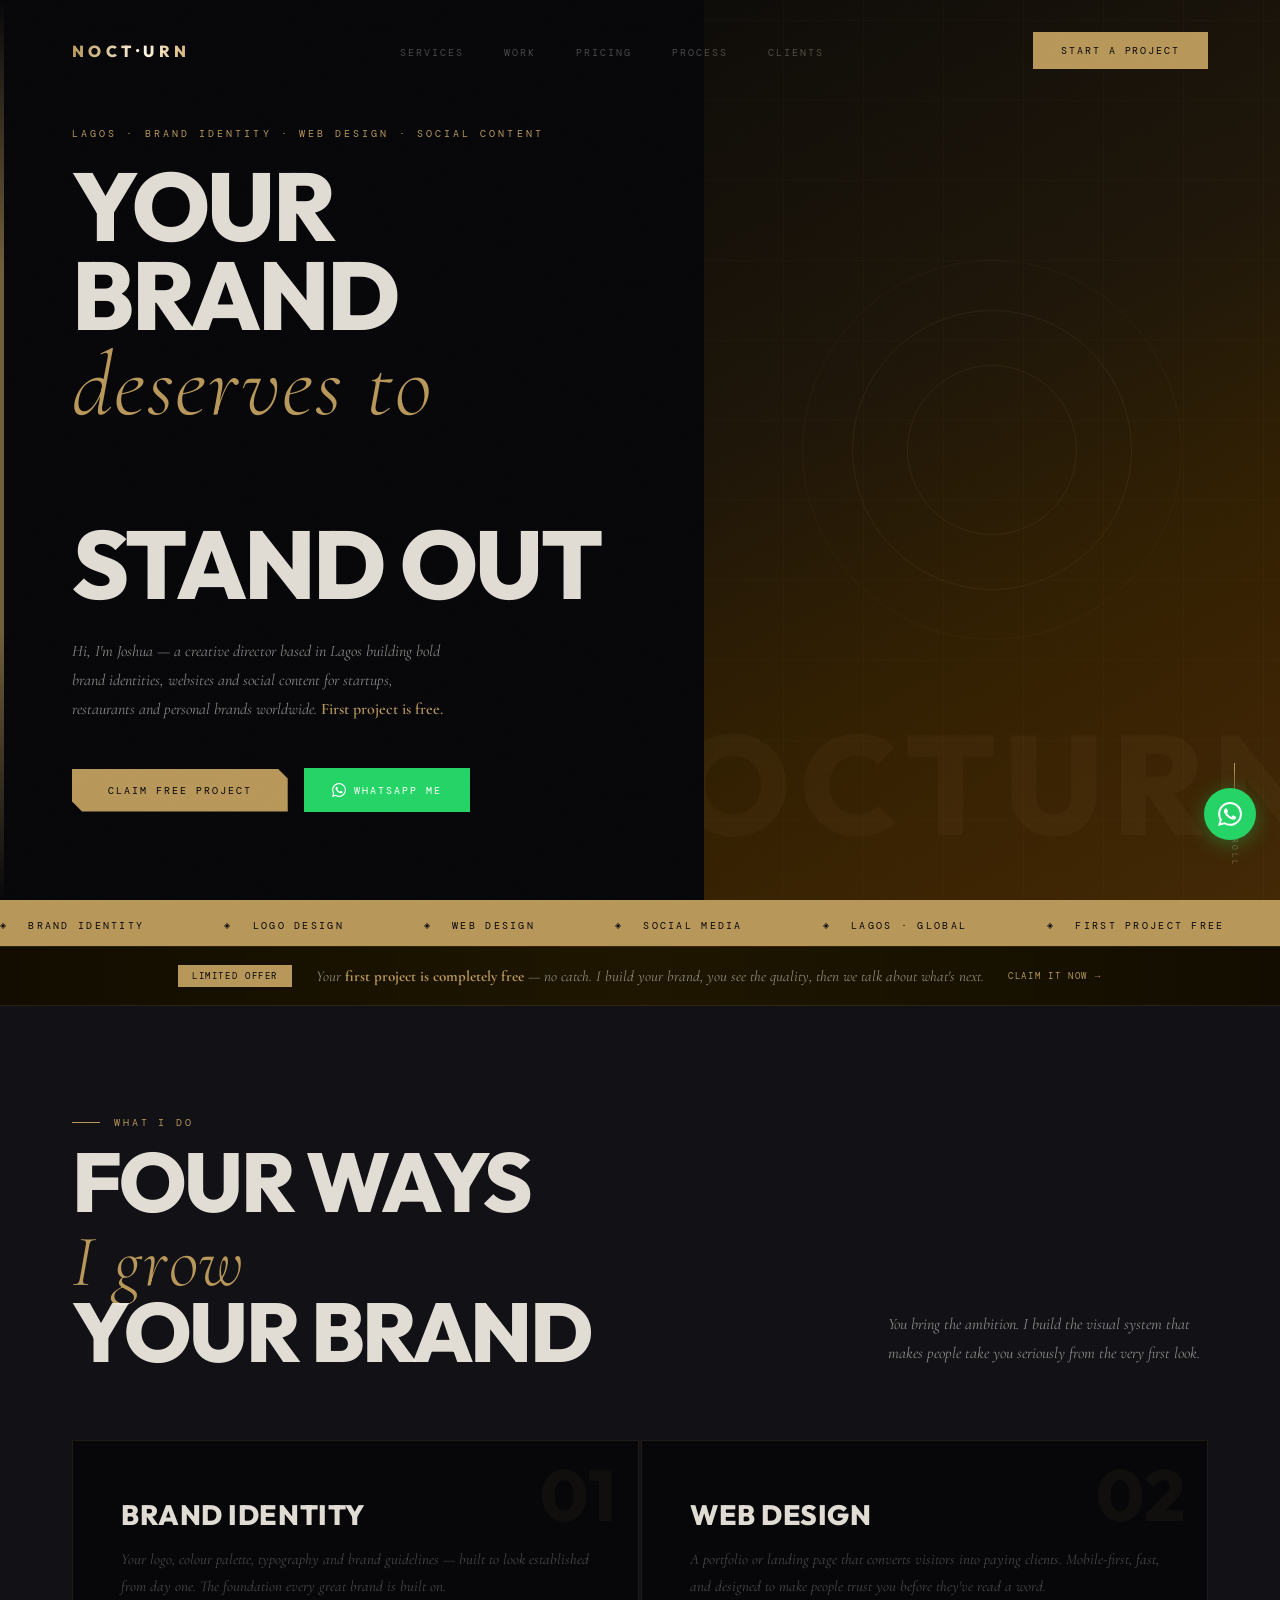
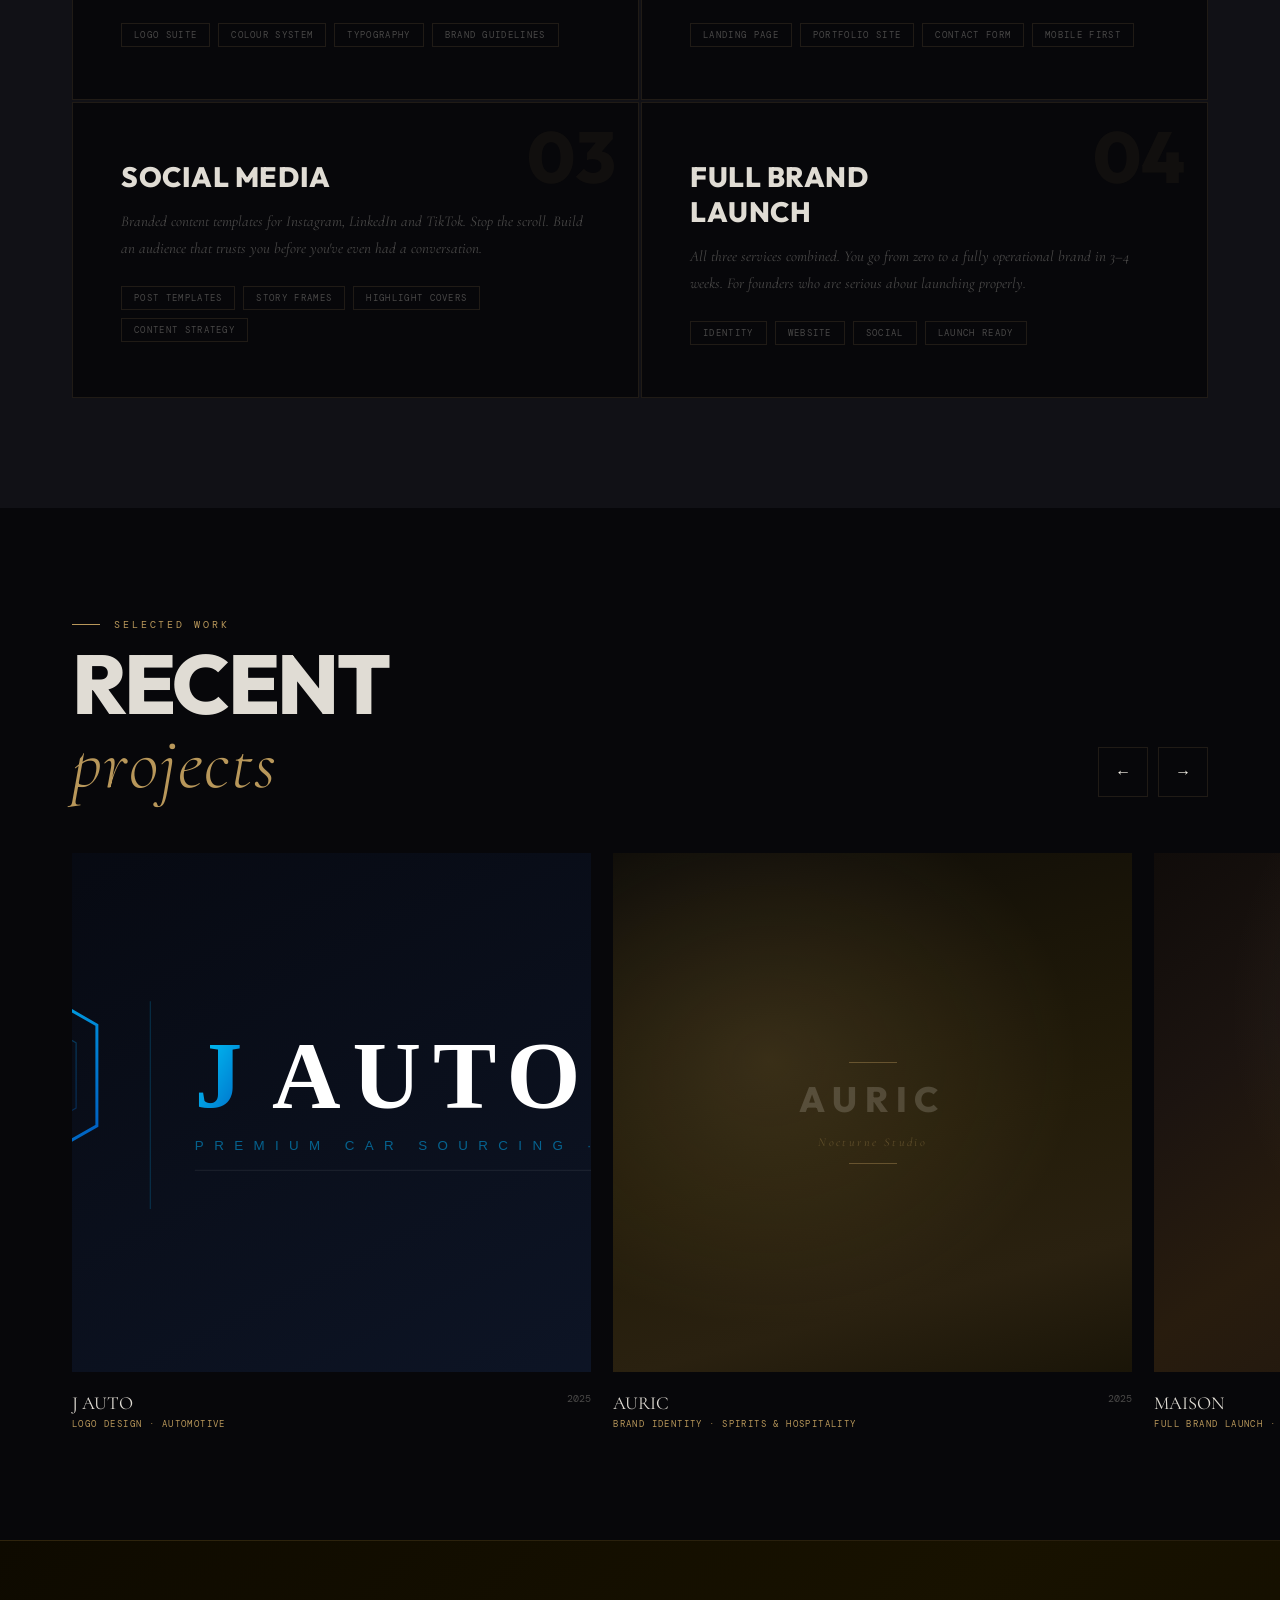
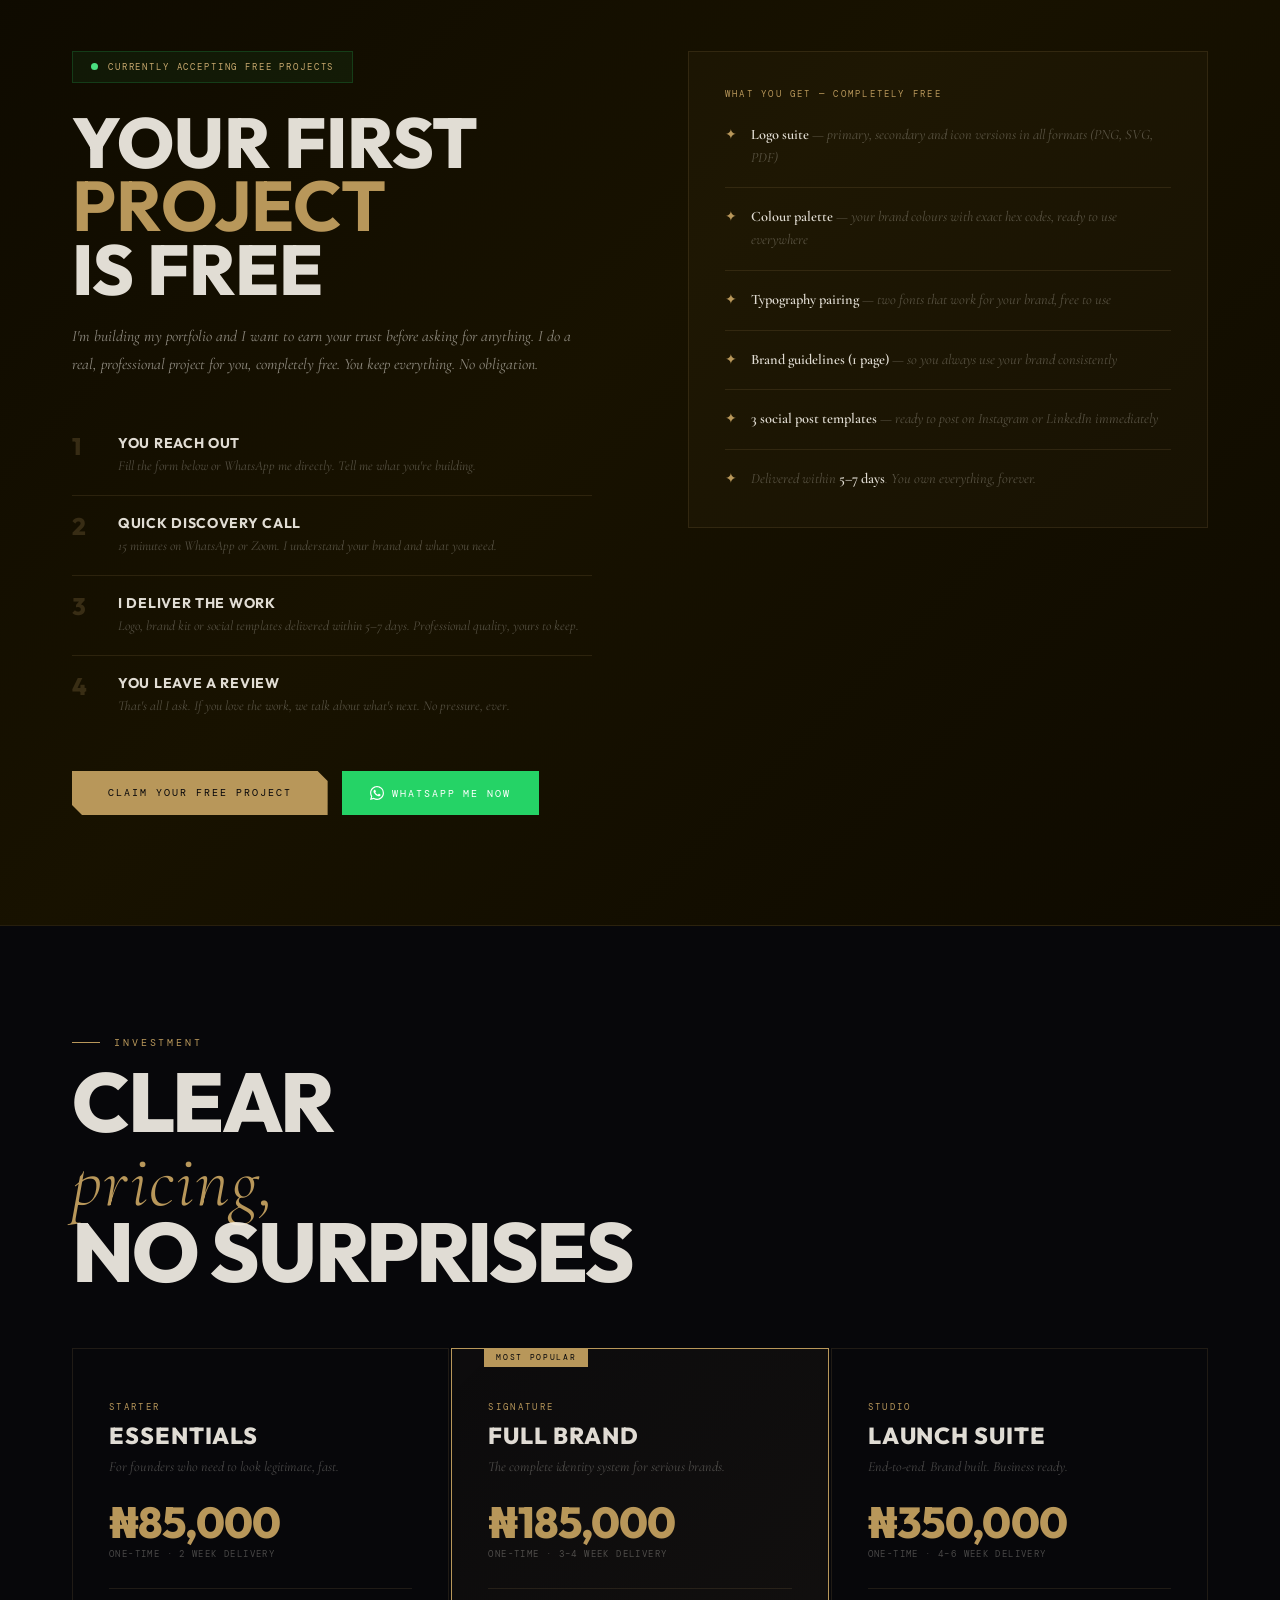
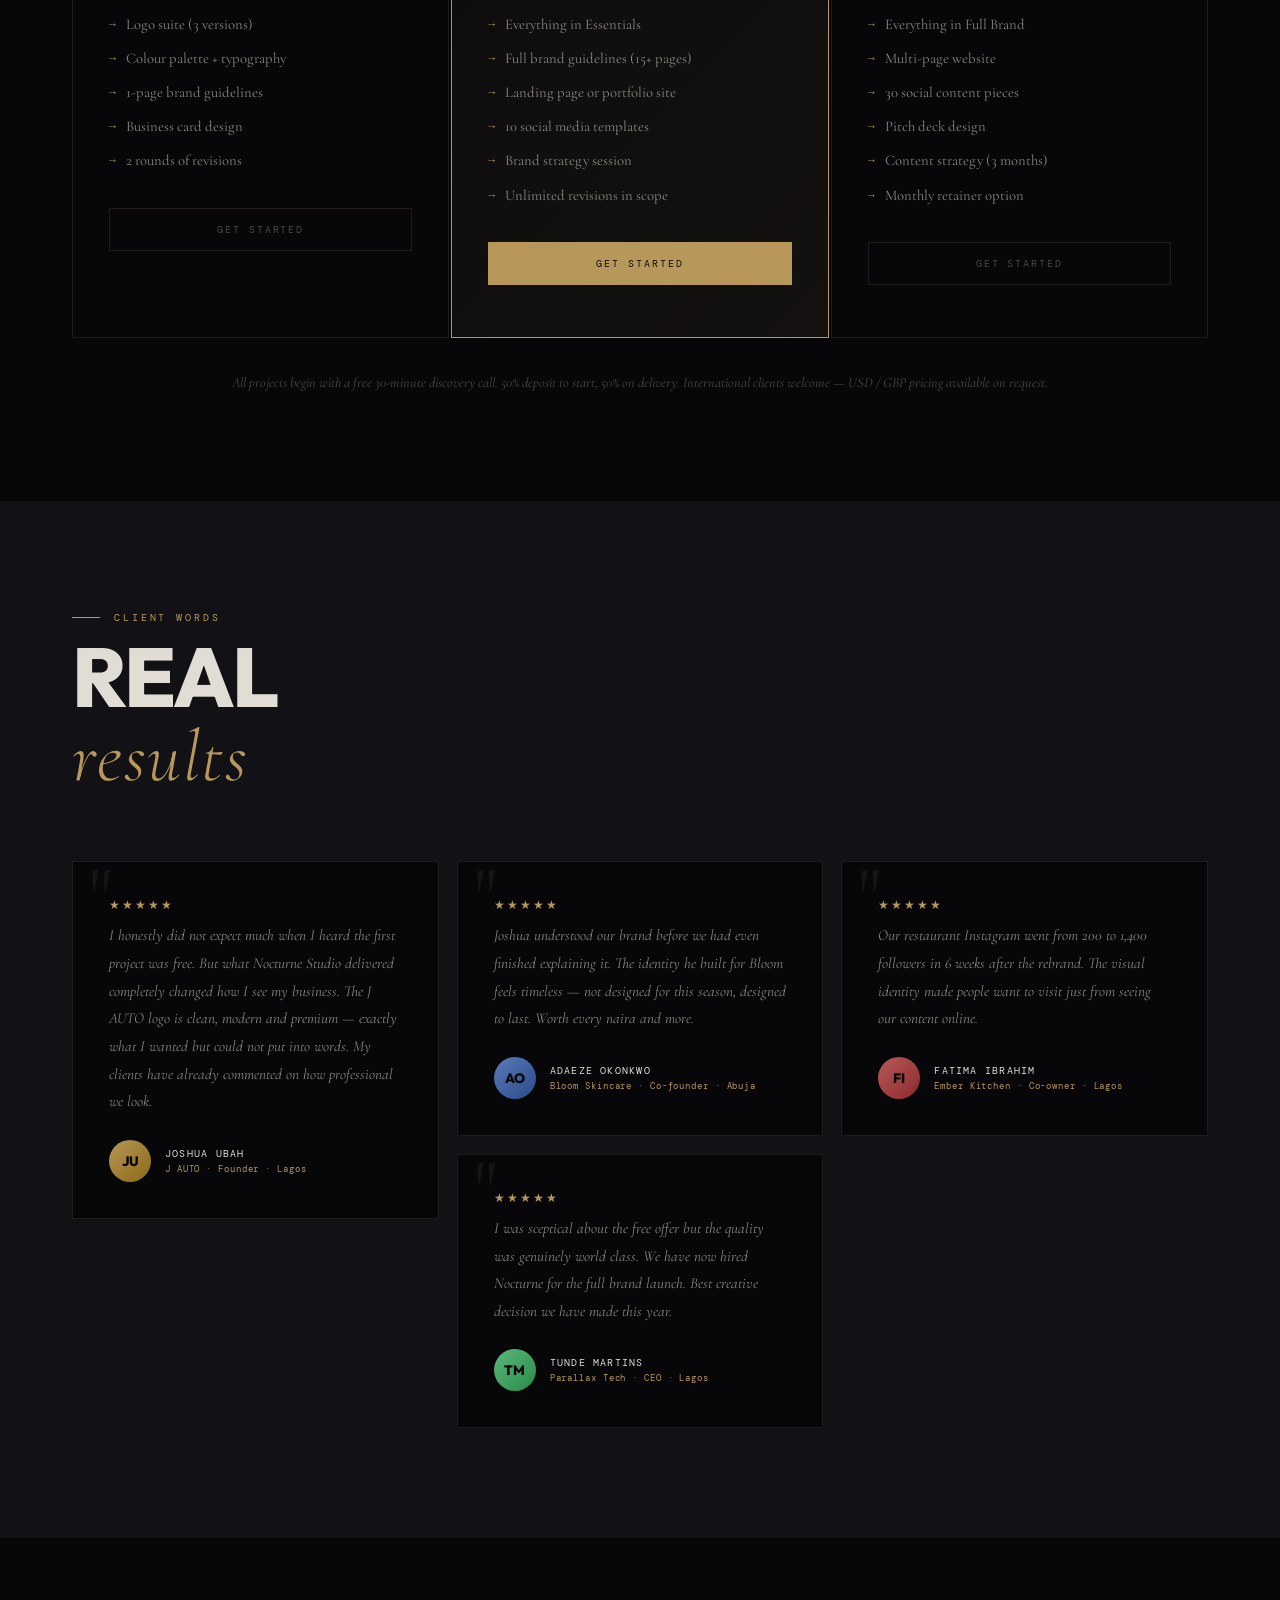
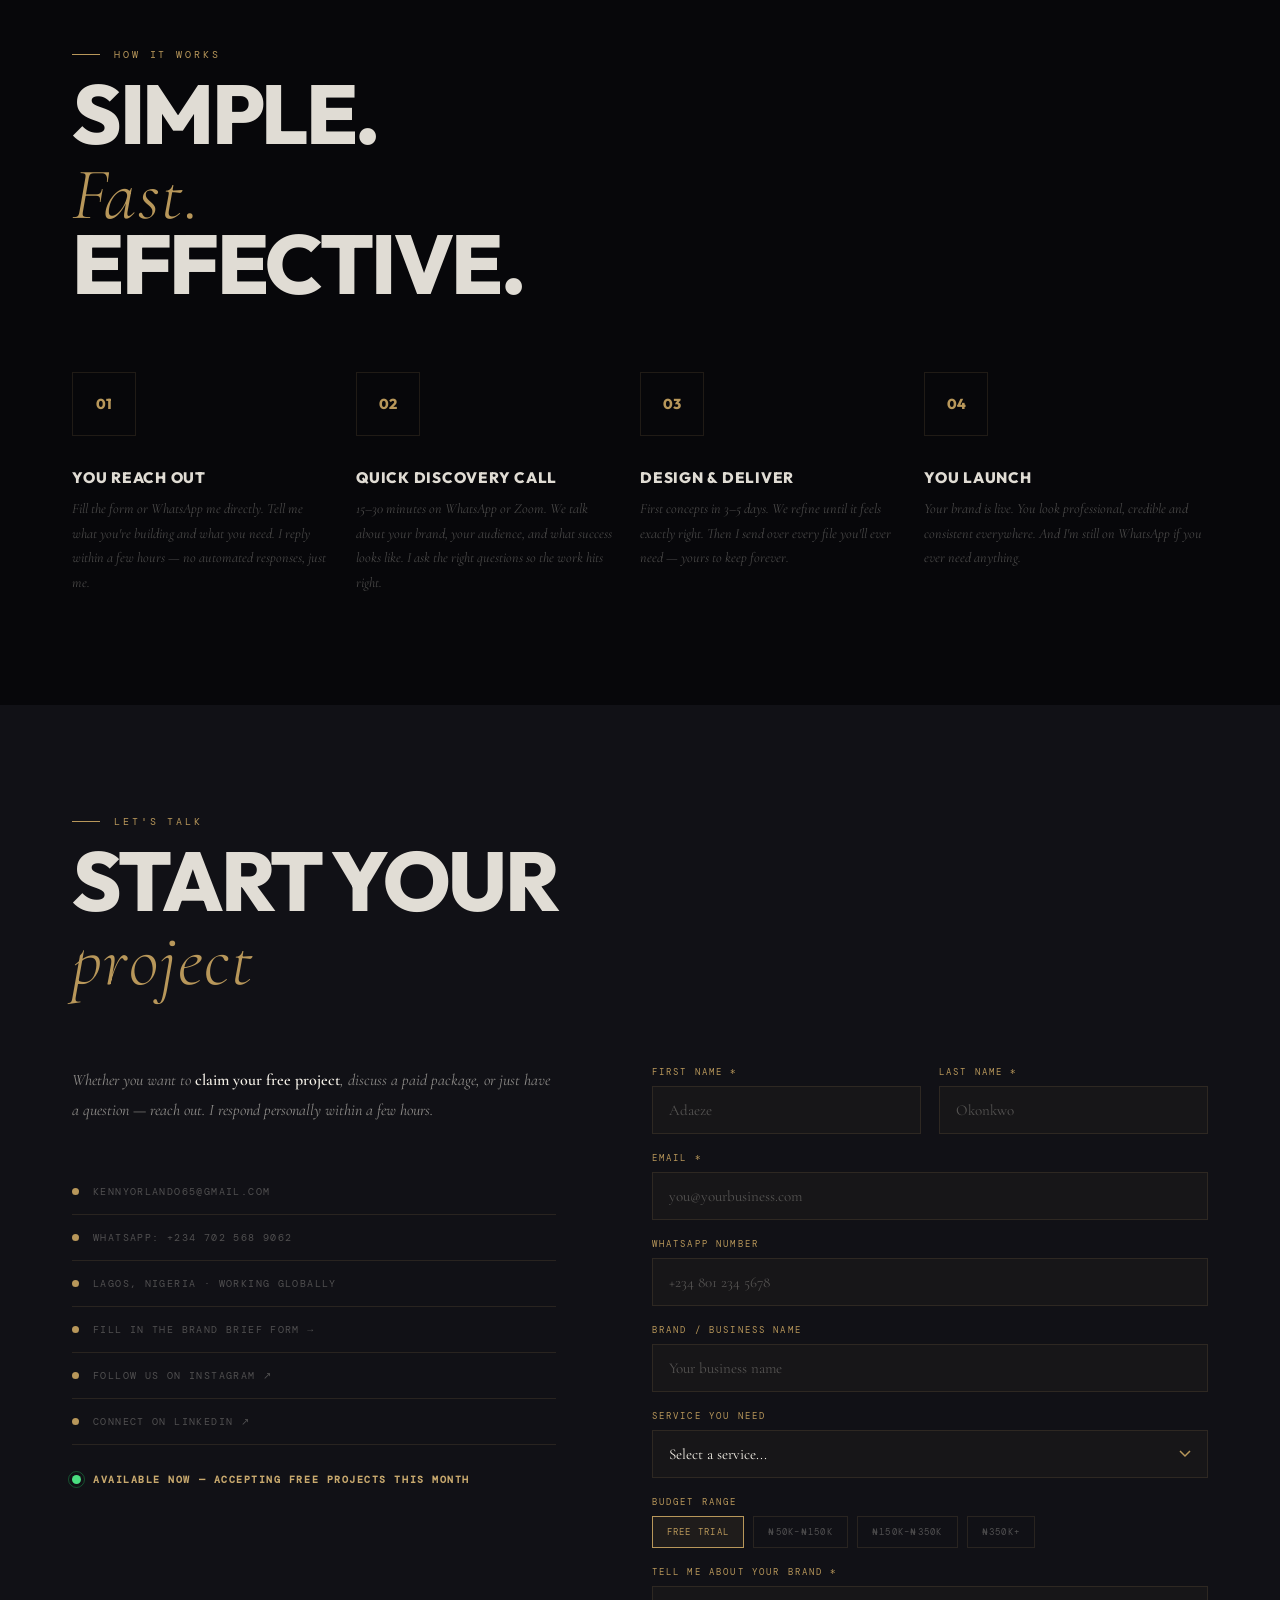
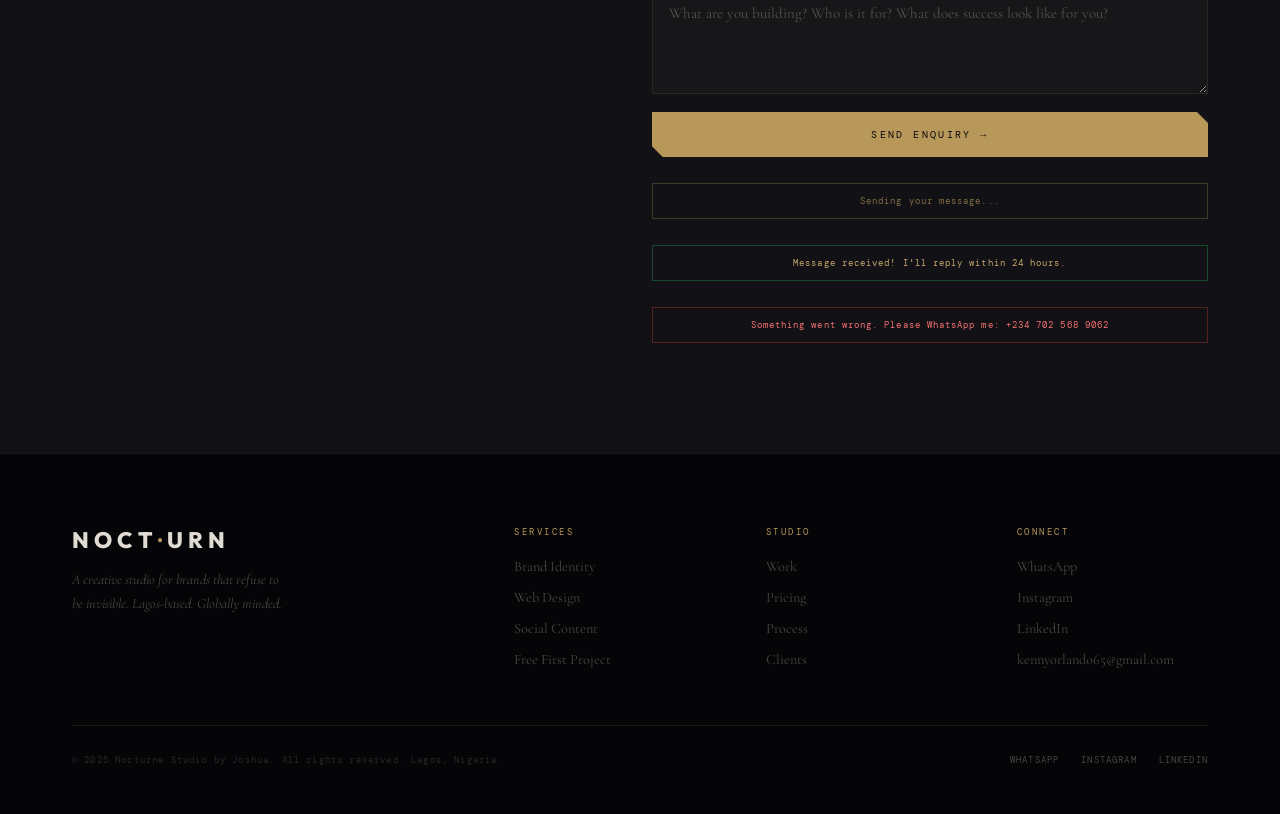
==== commit c35d759d: "Rename nocturne-final.html to index.html" ====
--- a/index.html
+++ b/index.html
@@ -3,10 +3,10 @@
 <head>
 <meta charset="UTF-8">
 <meta name="viewport" content="width=device-width, initial-scale=1.0">
-<title>NOCTURNE STUDIO — Brand Identity & Web Design | Lagos</title>
+<title>NOCTURNE STUDIO — Brand Identity · Web Design · Lagos</title>
 <meta name="description" content="Nocturne Studio — Brand identity, web design and social media content for startups, restaurants and personal brands. Based in Lagos, working globally.">
 <link rel="preconnect" href="https://fonts.googleapis.com">
-<link href="https://fonts.googleapis.com/css2?family=Playfair+Display:ital,wght@0,300;0,400;0,600;0,700;1,300;1,400;1,600&family=Syne:wght@400;600;700;800&family=DM+Mono:ital,wght@0,300;0,400;1,300&display=swap" rel="stylesheet">
+<link href="https://fonts.googleapis.com/css2?family=Cormorant+Garamond:ital,wght@0,300;0,400;0,600;1,300;1,400&family=Outfit:wght@300;400;600;700;800&family=DM+Mono:wght@300;400&display=swap" rel="stylesheet">
 <style>
 /* ─── RESET & ROOT ─────────────────────────────────────────────── */
 *,*::before,*::after{margin:0;padding:0;box-sizing:border-box}
@@ -24,14 +24,14 @@
   --text-main:rgba(243,239,230,0.92);
   --text-mid:rgba(243,239,230,0.55);
   --text-low:rgba(243,239,230,0.28);
-  --green:#22c55e;
+  --green:#c8a96e;
   --red:#ef4444;
   /* FONTS */
-  --serif:'Playfair Display',Georgia,serif;
-  --sans:'Syne',sans-serif;
+  --serif:'Cormorant Garamond','Cormorant',Georgia,serif;
+  --sans:'Outfit',system-ui,sans-serif;
   --mono:'DM Mono',monospace;
   /* SPACING — generous */
-  --section-y:140px;
+  --section-y:110px;
   --section-x:72px;
   --ease:cubic-bezier(0.76,0,0.24,1);
 }
@@ -58,105 +58,6 @@
   background-image:url("data:image/svg+xml,%3Csvg xmlns='http://www.w3.org/2000/svg' width='256' height='256'%3E%3Cfilter id='n'%3E%3CfeTurbulence type='fractalNoise' baseFrequency='0.8' numOctaves='4' stitchTiles='stitch'/%3E%3C/filter%3E%3Crect width='256' height='256' filter='url(%23n)' opacity='0.038'/%3E%3C/svg%3E");
   opacity:.42;mix-blend-mode:overlay;
 }
-
-/* ─── PAYWALL ─────────────────────────────────────────────────── */
-#paywall{
-  position:fixed;inset:0;z-index:8000;
-  background:rgba(7,7,10,0.98);backdrop-filter:blur(24px);
-  display:none;align-items:center;justify-content:center;
-  flex-direction:column;text-align:center;padding:40px 24px;
-}
-#paywall.show{display:flex}
-.pw-wrap{max-width:560px;width:100%}
-.pw-ornament{
-  width:64px;height:64px;border:1px solid var(--border2);
-  display:flex;align-items:center;justify-content:center;
-  margin:0 auto 28px;font-size:1.6rem;
-  transform:rotate(45deg);
-}
-.pw-ornament span{transform:rotate(-45deg);display:block}
-.pw-eyebrow{
-  font-family:var(--mono);font-size:.62rem;letter-spacing:.32em;
-  text-transform:uppercase;color:var(--gold);margin-bottom:16px;
-}
-.pw-title{
-  font-family:var(--sans);font-weight:800;
-  font-size:clamp(2rem,5vw,3.2rem);
-  text-transform:uppercase;letter-spacing:-.02em;
-  line-height:.92;margin-bottom:20px;
-}
-.pw-sub{
-  font-family:var(--serif);font-style:italic;
-  font-size:1.05rem;color:var(--text-mid);line-height:1.78;
-  max-width:440px;margin:0 auto 36px;
-}
-.pw-price{
-  font-family:var(--sans);font-weight:800;
-  font-size:2.8rem;color:var(--gold);letter-spacing:-.02em;
-  margin-bottom:4px;
-}
-.pw-period{
-  font-family:var(--mono);font-size:.6rem;letter-spacing:.2em;
-  text-transform:uppercase;color:var(--text-low);margin-bottom:32px;
-}
-.pw-features{
-  display:flex;flex-wrap:wrap;gap:10px;
-  justify-content:center;margin-bottom:36px;
-}
-.pw-feat{
-  font-family:var(--mono);font-size:.58rem;letter-spacing:.14em;
-  text-transform:uppercase;color:var(--gold);
-  background:rgba(184,151,90,.07);
-  border:1px solid var(--border);padding:8px 16px;
-}
-.pw-cta{
-  display:inline-flex;align-items:center;gap:10px;
-  font-family:var(--mono);font-size:.65rem;letter-spacing:.22em;
-  text-transform:uppercase;color:var(--ink);background:var(--gold);
-  border:none;padding:17px 48px;text-decoration:none;
-  transition:background .3s,transform .2s;
-  clip-path:polygon(0 0,calc(100% - 11px) 0,100% 11px,100% 100%,11px 100%,0 calc(100% - 11px));
-}
-.pw-cta:hover{background:var(--paper);transform:translateY(-2px)}
-.pw-dismiss{
-  font-family:var(--mono);font-size:.58rem;letter-spacing:.18em;
-  text-transform:uppercase;color:var(--text-low);
-  background:none;border:none;cursor:pointer;margin-top:20px;
-  transition:color .3s;display:block;width:100%;text-align:center;
-}
-.pw-dismiss:hover{color:var(--text-mid)}
-
-/* ─── TRIAL BANNER ────────────────────────────────────────────── */
-#trialBanner{
-  position:fixed;bottom:0;left:0;right:0;z-index:400;
-  background:var(--dim);border-top:1px solid var(--border);
-  padding:10px 32px;
-  display:flex;align-items:center;justify-content:space-between;
-  gap:16px;flex-wrap:wrap;
-}
-.tb-left{display:flex;align-items:center;gap:14px}
-.tb-pulse{
-  width:8px;height:8px;border-radius:50%;
-  background:var(--green);flex-shrink:0;
-  animation:tbp 2s ease-in-out infinite;
-}
-@keyframes tbp{0%,100%{opacity:1;box-shadow:0 0 0 0 rgba(34,197,94,.4)}50%{opacity:.6;box-shadow:0 0 0 6px rgba(34,197,94,0)}}
-.tb-text{
-  font-family:var(--mono);font-size:.6rem;letter-spacing:.14em;
-  text-transform:uppercase;color:var(--text-mid);
-}
-.tb-text b{color:var(--green)}
-.tb-countdown{
-  font-family:var(--sans);font-weight:700;
-  font-size:1rem;color:var(--gold);letter-spacing:.04em;
-  font-variant-numeric:tabular-nums;
-}
-.tb-btn{
-  font-family:var(--mono);font-size:.58rem;letter-spacing:.18em;
-  text-transform:uppercase;color:var(--ink);background:var(--gold);
-  border:none;padding:9px 22px;cursor:pointer;transition:background .3s;flex-shrink:0;
-}
-.tb-btn:hover{background:var(--paper)}
 
 /* ─── WHATSAPP FLOAT ──────────────────────────────────────────── */
 .wa-btn{
@@ -299,16 +200,17 @@
 }
 .hero-h1{
   font-family:var(--sans);font-weight:800;
-  font-size:clamp(48px,7.2vw,102px);
-  line-height:.88;letter-spacing:-.025em;
+  font-size:clamp(52px,7.5vw,108px);
+  line-height:.92;letter-spacing:-.025em;
   text-transform:uppercase;
   animation:fadeUp .9s .3s both;
 }
 .hero-h1 em{
   font-family:var(--serif);font-style:italic;
   font-weight:300;color:var(--gold);
-  font-size:.8em;display:block;
-  text-transform:none;letter-spacing:.01em;
+  font-size:.95em;display:block;
+  text-transform:none;letter-spacing:.02em;
+  margin:.05em 0;
 }
 .hero-sub{
   font-family:var(--serif);font-style:italic;
@@ -357,7 +259,7 @@
 @keyframes scrollAnim{0%,100%{transform:scaleY(1);opacity:1}50%{transform:scaleY(.45);opacity:.3}}
 
 /* ─── MARQUEE ─────────────────────────────────────────────────── */
-.marquee-wrap{background:var(--gold);padding:14px 0;overflow:hidden;white-space:nowrap}
+.marquee-wrap{background:var(--gold);padding:13px 0;overflow:hidden;white-space:nowrap}
 .marquee-inner{display:inline-flex;gap:80px;animation:marquee 32s linear infinite}
 .marquee-item{
   font-family:var(--mono);font-size:.65rem;letter-spacing:.22em;
@@ -401,13 +303,13 @@
 .sec-title{
   font-family:var(--sans);font-weight:800;
   font-size:clamp(42px,6.5vw,86px);
-  line-height:.88;letter-spacing:-.025em;
+  line-height:.88;letter-spacing:-.03em;
   text-transform:uppercase;
 }
 .sec-title em{
   font-family:var(--serif);font-style:italic;
   font-weight:300;color:var(--gold);
-  font-size:.82em;text-transform:none;letter-spacing:.01em;
+  font-size:.88em;text-transform:none;letter-spacing:.02em;
 }
 .rule{height:1px;background:var(--border);margin:80px 0}
 
@@ -493,7 +395,7 @@
 .proj-card{flex:0 0 calc(44vw - 44px);min-width:300px;cursor:pointer}
 .proj-visual{
   position:relative;
-  padding-bottom:120%; /* 5:6 ratio */
+  padding-bottom:100%; /* 1:1 square — less tall */
   overflow:hidden;
 }
 .proj-bg{
@@ -581,7 +483,7 @@
   background:rgba(34,197,94,.07);border:1px solid rgba(34,197,94,.2);
   padding:9px 18px;margin-bottom:28px;
 }
-.free-avail-dot{width:7px;height:7px;border-radius:50%;background:var(--green);animation:tbp 2s infinite}
+.free-avail-dot{width:7px;height:7px;border-radius:50%;background:#4ade80;animation:tbp 2s infinite}
 .free-avail-txt{font-family:var(--mono);font-size:.58rem;letter-spacing:.2em;text-transform:uppercase;color:var(--green)}
 .free-heading{
   font-family:var(--sans);font-weight:800;
@@ -629,7 +531,7 @@
 #pricing{}
 .pricing-grid{
   display:grid;grid-template-columns:repeat(3,1fr);
-  gap:2px;margin-top:72px;
+  gap:2px;margin-top:60px;
 }
 .price-card{
   border:1px solid var(--border);padding:52px 36px;
@@ -645,7 +547,7 @@
 }
 .price-tier{font-family:var(--mono);font-size:.58rem;letter-spacing:.25em;text-transform:uppercase;color:var(--gold);margin-bottom:8px}
 .price-name{font-family:var(--sans);font-weight:800;font-size:1.45rem;text-transform:uppercase;letter-spacing:.04em;margin-bottom:6px}
-.price-tagline{font-family:var(--serif);font-style:italic;color:var(--text-low);font-size:.88rem;margin-bottom:26px}
+.price-tagline{font-family:var(--serif);font-style:italic;color:var(--text-low);font-size:.88rem;margin-bottom:26px;margin-top:8px}
 .price-amount{font-family:var(--sans);font-weight:800;font-size:2.7rem;color:var(--gold);line-height:1;letter-spacing:-.02em}
 .price-timeline{font-family:var(--mono);font-size:.58rem;letter-spacing:.15em;text-transform:uppercase;color:var(--text-low);margin-top:4px;margin-bottom:28px}
 .price-divider{height:1px;background:var(--border);margin-bottom:24px}
@@ -749,7 +651,7 @@
 .link-dot{width:7px;height:7px;border-radius:50%;background:var(--gold);flex-shrink:0}
 .avail-status{display:flex;align-items:center;gap:12px;margin-top:28px}
 .avail-dot{
-  width:9px;height:9px;border-radius:50%;background:var(--green);
+  width:9px;height:9px;border-radius:50%;background:#4ade80;
   position:relative;flex-shrink:0;
 }
 .avail-dot::after{
@@ -822,7 +724,7 @@
 
 /* ─── FOOTER ──────────────────────────────────────────────────── */
 footer{
-  background:#050508;padding:64px var(--section-x);
+  background:#050508;padding:72px var(--section-x) 48px;
   border-top:1px solid var(--border);
 }
 .footer-grid{
@@ -856,7 +758,7 @@
 /* ─── RESPONSIVE ──────────────────────────────────────────────── */
 /* Tablet */
 @media(max-width:1200px){
-  :root{--section-x:48px;--section-y:112px}
+  :root{--section-x:48px;--section-y:90px}
   #hero{grid-template-columns:1fr;height:auto;min-height:100vh}
   .hero-right{position:absolute;inset:0;opacity:.38}
   .hero-left{padding:120px 48px 100px var(--section-x);position:relative;z-index:2;justify-content:flex-end}
@@ -870,7 +772,7 @@
 }
 /* Mobile — Tecno Camon 15C and similar */
 @media(max-width:700px){
-  :root{--section-x:22px;--section-y:80px}
+  :root{--section-x:22px;--section-y:68px}
   nav{padding:20px var(--section-x)}
   nav.scrolled{padding:14px var(--section-x)}
   .nav-links,.nav-cta{display:none}
@@ -895,58 +797,250 @@
   .footer-grid{grid-template-columns:1fr}
   .footer-bottom{flex-direction:column;align-items:flex-start;gap:12px}
   .pricing-grid{grid-template-columns:1fr}
-  #trialBanner{padding:10px 16px}
-  .tb-countdown{font-size:.9rem}
-  .pw-title{font-size:1.8rem}
-  .pw-features{gap:8px}
-  .pw-feat{font-size:.52rem;padding:7px 12px}
+  
+  
+  
+  
+  
 }
 /* Large desktop */
 @media(min-width:1600px){
   :root{--section-x:96px;--section-y:160px}
   .hero-h1{font-size:clamp(80px,6.5vw,120px)}
 }
+
+/* ─── HOLOGRAPHIC EFFECT ──────────────────────────────────────── */
+.holo{
+  position:relative;
+  overflow:hidden;
+}
+.holo::after{
+  content:'';
+  position:absolute;
+  inset:0;
+  background:linear-gradient(
+    135deg,
+    transparent 0%,
+    rgba(184,151,90,0.03) 20%,
+    rgba(255,255,255,0.06) 40%,
+    rgba(184,151,90,0.04) 50%,
+    rgba(100,180,255,0.04) 60%,
+    rgba(255,100,180,0.03) 75%,
+    transparent 100%
+  );
+  background-size:400% 400%;
+  animation:holoShift 8s ease-in-out infinite;
+  pointer-events:none;
+  mix-blend-mode:screen;
+}
+@keyframes holoShift{
+  0%{background-position:0% 0%;opacity:.6}
+  25%{background-position:100% 0%;opacity:1}
+  50%{background-position:100% 100%;opacity:.7}
+  75%{background-position:0% 100%;opacity:1}
+  100%{background-position:0% 0%;opacity:.6}
+}
+
+/* Holographic hover — cards light up on hover */
+.holo-card{
+  position:relative;overflow:hidden;
+  transition:border-color .4s,transform .3s;
+}
+.holo-card::before{
+  content:'';
+  position:absolute;inset:0;
+  background:conic-gradient(
+    from var(--holo-angle,0deg) at 50% 50%,
+    rgba(184,151,90,0) 0deg,
+    rgba(184,151,90,0.08) 60deg,
+    rgba(100,200,255,0.06) 120deg,
+    rgba(255,150,200,0.05) 180deg,
+    rgba(184,151,90,0.08) 240deg,
+    rgba(100,200,255,0.06) 300deg,
+    rgba(184,151,90,0) 360deg
+  );
+  opacity:0;
+  transition:opacity .4s;
+  pointer-events:none;
+  z-index:0;
+}
+.holo-card:hover::before{
+  opacity:1;
+  animation:holoRotate 3s linear infinite;
+}
+.holo-card:hover{
+  border-color:rgba(184,151,90,0.5) !important;
+  transform:translateY(-3px);
+}
+@keyframes holoRotate{
+  from{--holo-angle:0deg}
+  to{--holo-angle:360deg}
+}
+@property --holo-angle{
+  syntax:'<angle>';
+  initial-value:0deg;
+  inherits:false;
+}
+
+/* Holographic text shimmer */
+.holo-text{
+  background:linear-gradient(
+    90deg,
+    var(--gold) 0%,
+    #fff8e7 30%,
+    var(--gold-light) 50%,
+    #e8d5a3 70%,
+    var(--gold) 100%
+  );
+  background-size:200% auto;
+  -webkit-background-clip:text;
+  -webkit-text-fill-color:transparent;
+  background-clip:text;
+  animation:holoText 4s linear infinite;
+}
+@keyframes holoText{
+  0%{background-position:0% center}
+  100%{background-position:200% center}
+}
+
+/* Gold shimmer on hover for buttons */
+.btn-primary:hover,.btn-whatsapp:hover,.price-btn:hover{
+  box-shadow:0 0 20px rgba(184,151,90,0.3),0 0 40px rgba(184,151,90,0.1);
+}
+
+/* Service card holographic hover enhancement */
+.srv-card{position:relative;overflow:hidden}
+.srv-card::after{
+  content:'';
+  position:absolute;
+  top:-50%;left:-50%;
+  width:200%;height:200%;
+  background:radial-gradient(
+    circle at var(--mx,50%) var(--my,50%),
+    rgba(184,151,90,0.08) 0%,
+    transparent 60%
+  );
+  opacity:0;
+  transition:opacity .4s;
+  pointer-events:none;
+}
+.srv-card:hover::after{opacity:1}
+
+/* Portfolio card shimmer */
+.proj-card .proj-visual::after{
+  content:'';
+  position:absolute;inset:0;
+  background:linear-gradient(
+    115deg,
+    transparent 40%,
+    rgba(255,255,255,0.04) 50%,
+    transparent 60%
+  );
+  background-size:200% 200%;
+  opacity:0;
+  transition:opacity .4s;
+  pointer-events:none;
+}
+.proj-card:hover .proj-visual::after{
+  opacity:1;
+  animation:holoSlide 1.5s ease-in-out infinite;
+}
+@keyframes holoSlide{
+  0%{background-position:200% 0}
+  100%{background-position:-200% 0}
+}
+
+/* Testimonial card holo glow */
+.testi-card:hover{
+  box-shadow:0 0 32px rgba(184,151,90,0.08),inset 0 0 32px rgba(184,151,90,0.02);
+}
+
+/* Pricing featured card permanent shimmer */
+.price-card.featured::after{
+  content:'';
+  position:absolute;inset:0;
+  background:linear-gradient(
+    135deg,
+    transparent 0%,
+    rgba(184,151,90,0.05) 40%,
+    rgba(212,175,110,0.08) 50%,
+    rgba(184,151,90,0.05) 60%,
+    transparent 100%
+  );
+  background-size:300% 300%;
+  animation:holoShift 6s ease-in-out infinite;
+  pointer-events:none;
+}
+
+/* ── MOBILE — Minimal & Clean ─────────────────────────────────── */
+@media(max-width:700px){
+  :root{--section-x:20px;--section-y:64px}
+  nav{padding:16px var(--section-x)}
+  nav.scrolled{padding:12px var(--section-x)}
+  .nav-links,.nav-cta{display:none}
+  .hbg{display:flex}
+  #hero{min-height:100svh}
+  .hero-left{padding:88px 20px 72px}
+  .hero-h1{font-size:clamp(38px,11vw,64px)}
+  .hero-h1 em{font-size:.85em}
+  .hero-sub{font-size:.88rem;max-width:100%}
+  .hero-actions{flex-direction:column;align-items:flex-start;gap:10px}
+  .btn-primary,.btn-whatsapp{width:100%;text-align:center;justify-content:center;padding:13px 20px}
+  .hero-scroll-ind{display:none}
+  /* Hide 3rd ring on mobile for cleanliness */
+  .hero-ring-3{display:none}
+  /* Marquee smaller */
+  .marquee-item{font-size:.58rem;letter-spacing:.16em}
+  /* Offer banner */
+  .offer-banner{padding:12px var(--section-x);flex-direction:column;gap:8px}
+  /* Services — single col, tighter */
+  .services-grid{grid-template-columns:1fr}
+  .srv-card{padding:28px 22px}
+  .srv-num{font-size:3rem}
+  /* Portfolio — wider cards */
+  .car-track{padding:0 var(--section-x)}
+  .proj-card{flex:0 0 85vw}
+  /* Free offer */
+  .free-inner{grid-template-columns:1fr;gap:36px}
+  .free-heading{font-size:clamp(32px,10vw,52px)}
+  .free-ctas{flex-direction:column}
+  .free-ctas .btn-primary,
+  .free-ctas .btn-whatsapp{width:100%;justify-content:center}
+  .free-proof{padding:24px 20px}
+  /* Pricing — single col */
+  .pricing-grid{grid-template-columns:1fr}
+  .price-card{padding:32px 24px}
+  /* Testimonials — single col masonry */
+  .testi-grid{columns:1;column-gap:0}
+  .testi-card{padding:24px 20px}
+  /* Process — single col */
+  .process-grid{grid-template-columns:1fr;gap:20px}
+  .process-step{padding-right:0}
+  /* Contact */
+  .contact-grid{grid-template-columns:1fr;gap:36px}
+  .form-row{grid-template-columns:1fr}
+  .budget-row{gap:6px}
+  .budget-opt{font-size:.52rem;padding:7px 10px}
+  /* Footer */
+  .footer-grid{grid-template-columns:1fr;gap:28px}
+  .footer-bottom{flex-direction:column;align-items:flex-start;gap:10px}
+  /* Trial banner */
+  #trialBanner{padding:8px 16px;gap:8px}
+  /* WhatsApp btn — above trial banner */
+  .wa-btn{bottom:56px;right:16px;width:46px;height:46px}
+  /* Disable holographic rotation on mobile — battery drain */
+  .holo-card:hover::before{animation:none}
+  .holo-card:hover{transform:none}
+  /* Keep gold border glow on mobile tap */
+  .holo-card:active{border-color:rgba(184,151,90,0.5) !important}
+}
+/* Large desktop */
+@media(min-width:1600px){
+  :root{--section-x:96px;--section-y:160px}
+}
 </style>
 </head>
 <body>
-
-<!-- ═══ PAYWALL ═══ -->
-<div id="cur"><div id="cd"></div><div id="cr"></div></div>
-
-<div id="paywall">
-  <div class="pw-wrap">
-    <div class="pw-ornament"><span>🔒</span></div>
-    <div class="pw-eyebrow">Free Trial Ended</div>
-    <h2 class="pw-title">YOUR TRIAL<br>HAS EXPIRED</h2>
-    <p class="pw-sub">You have seen what Nocturne Studio is capable of. Now it is time to invest properly in your brand and unlock everything we can build together.</p>
-    <div class="pw-features">
-      <div class="pw-feat">Full Brand Identity</div>
-      <div class="pw-feat">Logo Suite</div>
-      <div class="pw-feat">Website Design</div>
-      <div class="pw-feat">Social Templates</div>
-      <div class="pw-feat">Brand Guidelines</div>
-      <div class="pw-feat">Priority Delivery</div>
-    </div>
-    <div class="pw-price">₦85,000</div>
-    <div class="pw-period">Starting price · Full brand package</div>
-    <a href="https://wa.me/2347025689062?text=Hi%20Joshua!%20I%20want%20to%20upgrade%20to%20a%20paid%20package." class="pw-cta">
-      Upgrade Now — WhatsApp Joshua →
-    </a>
-    <button class="pw-dismiss" onclick="dismissPaywall()">I'll come back later →</button>
-  </div>
-</div>
-
-<!-- ═══ TRIAL BANNER ═══ -->
-<div id="trialBanner">
-  <div class="tb-left">
-    <div class="tb-pulse"></div>
-    <div class="tb-text">Free Trial: <b id="tbDays">3 days</b> remaining</div>
-    <div class="tb-countdown" id="tbTimer">72:00:00</div>
-  </div>
-  <button class="tb-btn" onclick="document.getElementById('paywall').classList.add('show');document.body.style.overflow='hidden'">
-    Upgrade →
-  </button>
-</div>
 
 <!-- ═══ WHATSAPP FLOAT ═══ -->
 <a class="wa-btn" href="https://wa.me/2347025689062?text=Hi%20Joshua!%20I%20saw%20your%20portfolio%20and%20I%27m%20interested%20in%20working%20with%20Nocturne%20Studio." target="_blank" rel="noopener" aria-label="WhatsApp Joshua">
@@ -955,7 +1049,7 @@
 
 <!-- ═══ NAV ═══ -->
 <nav id="navbar">
-  <a href="#" class="nav-logo">NOCT<b>·</b>URN</a>
+  <a href="/" class="nav-logo"><span class="holo-text">NOCT·URN</span></a>
   <ul class="nav-links">
     <li><a href="#services">Services</a></li>
     <li><a href="#portfolio">Work</a></li>
@@ -975,6 +1069,8 @@
   <a href="#portfolio" onclick="closeMenu()">Work</a>
   <a href="#pricing" onclick="closeMenu()">Pricing</a>
   <a href="#contact" onclick="closeMenu()">Contact</a>
+  <a href="https://www.instagram.com/nocturne.studio" target="_blank" style="font-size:1.4rem">Instagram ↗</a>
+  <a href="https://www.linkedin.com/company/nocturne-studio" target="_blank" style="font-size:1.4rem">LinkedIn ↗</a>
 </div>
 
 <!-- ═══ HERO ═══ -->
@@ -998,7 +1094,7 @@
       </a>
     </div>
   </div>
-  <div class="hero-right">
+  <div class="hero-right holo">
     <div class="hero-visual">
       <div class="hero-grid"></div>
       <div class="hero-ring"></div>
@@ -1052,27 +1148,27 @@
     <p class="services-desc">You bring the ambition. I build the visual system that makes people take you seriously from the very first look.</p>
   </div>
   <div class="services-grid reveal-d">
-    <div class="srv-card">
+    <div class="srv-card holo-card">
       <div class="srv-num">01</div>
       <div class="srv-name">Brand Identity</div>
       <p class="srv-body">Your logo, colour palette, typography and brand guidelines — built to look established from day one. The foundation every great brand is built on.</p>
       <div class="srv-pills"><span class="srv-pill">Logo Suite</span><span class="srv-pill">Colour System</span><span class="srv-pill">Typography</span><span class="srv-pill">Brand Guidelines</span></div>
     </div>
-    <div class="srv-card">
+    <div class="srv-card holo-card">
       <div class="srv-num">02</div>
       <div class="srv-name">Web Design</div>
       <p class="srv-body">A portfolio or landing page that converts visitors into paying clients. Mobile-first, fast, and designed to make people trust you before they've read a word.</p>
       <div class="srv-pills"><span class="srv-pill">Landing Page</span><span class="srv-pill">Portfolio Site</span><span class="srv-pill">Contact Form</span><span class="srv-pill">Mobile First</span></div>
     </div>
-    <div class="srv-card">
+    <div class="srv-card holo-card">
       <div class="srv-num">03</div>
       <div class="srv-name">Social Media</div>
       <p class="srv-body">Branded content templates for Instagram, LinkedIn and TikTok. Stop the scroll. Build an audience that trusts you before you've even had a conversation.</p>
       <div class="srv-pills"><span class="srv-pill">Post Templates</span><span class="srv-pill">Story Frames</span><span class="srv-pill">Highlight Covers</span><span class="srv-pill">Content Strategy</span></div>
     </div>
-    <div class="srv-card">
+    <div class="srv-card holo-card">
       <div class="srv-num">04</div>
-      <div class="srv-name">Full Brand Launch</div>
+      <div class="srv-name">Full Brand<br>Launch</div>
       <p class="srv-body">All three services combined. You go from zero to a fully operational brand in 3–4 weeks. For founders who are serious about launching properly.</p>
       <div class="srv-pills"><span class="srv-pill">Identity</span><span class="srv-pill">Website</span><span class="srv-pill">Social</span><span class="srv-pill">Launch Ready</span></div>
     </div>
@@ -1141,7 +1237,7 @@
     <h2 class="sec-title">CLEAR<br><em>pricing,</em><br>NO SURPRISES</h2>
   </div>
   <div class="pricing-grid reveal-d">
-    <div class="price-card">
+    <div class="price-card holo-card">
       <div class="price-tier">Starter</div>
       <div class="price-name">Essentials</div>
       <div class="price-tagline">For founders who need to look legitimate, fast.</div>
@@ -1157,7 +1253,7 @@
       </ul>
       <a href="#contact" class="price-btn">Get Started</a>
     </div>
-    <div class="price-card featured">
+    <div class="price-card featured holo-card">
       <div class="price-badge">Most Popular</div>
       <div class="price-tier">Signature</div>
       <div class="price-name">Full Brand</div>
@@ -1175,7 +1271,7 @@
       </ul>
       <a href="#contact" class="price-btn">Get Started</a>
     </div>
-    <div class="price-card">
+    <div class="price-card holo-card">
       <div class="price-tier">Studio</div>
       <div class="price-name">Launch Suite</div>
       <div class="price-tagline">End-to-end. Brand built. Business ready.</div>
@@ -1212,22 +1308,22 @@
     <h2 class="sec-title">SIMPLE.<br><em>Fast.</em><br>EFFECTIVE.</h2>
   </div>
   <div class="process-grid reveal-d">
-    <div class="process-step">
+    <div class="process-step holo-card">
       <div class="step-dot"><div class="step-num">01</div></div>
       <div class="step-title">You Reach Out</div>
       <p class="step-body">Fill the form or WhatsApp me directly. Tell me what you're building and what you need. I reply within a few hours — no automated responses, just me.</p>
     </div>
-    <div class="process-step">
+    <div class="process-step holo-card">
       <div class="step-dot"><div class="step-num">02</div></div>
       <div class="step-title">Quick Discovery Call</div>
       <p class="step-body">15–30 minutes on WhatsApp or Zoom. We talk about your brand, your audience, and what success looks like. I ask the right questions so the work hits right.</p>
     </div>
-    <div class="process-step">
+    <div class="process-step holo-card">
       <div class="step-dot"><div class="step-num">03</div></div>
       <div class="step-title">Design & Deliver</div>
       <p class="step-body">First concepts in 3–5 days. We refine until it feels exactly right. Then I send over every file you'll ever need — yours to keep forever.</p>
     </div>
-    <div class="process-step">
+    <div class="process-step holo-card">
       <div class="step-dot"><div class="step-num">04</div></div>
       <div class="step-title">You Launch</div>
       <p class="step-body">Your brand is live. You look professional, credible and consistent everywhere. And I'm still on WhatsApp if you ever need anything.</p>
@@ -1247,8 +1343,10 @@
       <div class="contact-links">
         <a href="mailto:kennyorlando65@gmail.com" class="contact-link"><span class="link-dot"></span>kennyorlando65@gmail.com</a>
         <a href="https://wa.me/2347025689062" target="_blank" class="contact-link"><span class="link-dot"></span>WhatsApp: +234 702 568 9062</a>
-        <a href="#" class="contact-link"><span class="link-dot"></span>Lagos, Nigeria · Working Globally</a>
+        <a href="javascript:void(0)" class="contact-link"><span class="link-dot"></span>Lagos, Nigeria · Working Globally</a>
         <a href="https://nocturne-studio-theta.vercel.app/brief.html" class="contact-link"><span class="link-dot"></span>Fill in the brand brief form →</a>
+        <a href="https://www.instagram.com/nocturne.studio" target="_blank" rel="noopener" class="contact-link"><span class="link-dot"></span>Follow us on Instagram ↗</a>
+        <a href="https://www.linkedin.com/company/nocturne-studio" target="_blank" rel="noopener" class="contact-link"><span class="link-dot"></span>Connect on LinkedIn ↗</a>
       </div>
       <div class="avail-status">
         <div class="avail-dot"></div>
@@ -1325,18 +1423,18 @@
       <div class="footer-col-label">Connect</div>
       <ul class="footer-links">
         <li><a href="https://wa.me/2347025689062" target="_blank">WhatsApp</a></li>
-        <li><a href="#">Instagram</a></li>
-        <li><a href="#">LinkedIn</a></li>
-        <li><a href="mailto:kennyorlando65@gmail.com">Email Joshua</a></li>
+        <li><a href="https://www.instagram.com/nocturne.studio" target="_blank" rel="noopener">Instagram</a></li>
+        <li><a href="https://www.linkedin.com/company/nocturne-studio" target="_blank" rel="noopener">LinkedIn</a></li>
+        <li><a href="mailto:kennyorlando65@gmail.com">kennyorlando65@gmail.com</a></li>
       </ul>
     </div>
   </div>
   <div class="footer-bottom">
     <div class="footer-copy">© 2025 Nocturne Studio by Joshua. All rights reserved. Lagos, Nigeria.</div>
     <div class="footer-socials">
-      <a href="https://wa.me/2347025689062" target="_blank">WhatsApp</a>
-      <a href="#">Instagram</a>
-      <a href="#">LinkedIn</a>
+      <a href="https://wa.me/2347025689062" target="_blank" rel="noopener">WhatsApp</a>
+      <a href="https://www.instagram.com/nocturne.studio" target="_blank" rel="noopener">Instagram</a>
+      <a href="https://www.linkedin.com/company/nocturne-studio" target="_blank" rel="noopener">LinkedIn</a>
     </div>
   </div>
 </footer>
@@ -1349,65 +1447,6 @@
 function store(k,v){try{localStorage.setItem('ns_'+k,JSON.stringify(v))}catch(e){}}
 function load(k,d){try{var v=localStorage.getItem('ns_'+k);return v!=null?JSON.parse(v):d}catch(e){return d}}
 function pad(n){return n<10?'0'+n:''+n}
-
-/* ── PER-VISITOR TRIAL TIMER ─────────────────────────────────── */
-var TRIAL_MS = 3 * 24 * 60 * 60 * 1000; // 3 days
-var trialKey = 'ns_trial_start';
-var stored   = localStorage.getItem(trialKey);
-if(!stored){ stored = Date.now().toString(); localStorage.setItem(trialKey, stored); }
-var trialEnd = parseInt(stored) + TRIAL_MS;
-var paywallDismissed = load('pw_dismissed', false);
-
-function updateTimer(){
-  var now  = Date.now();
-  var left = trialEnd - now;
-  if(left <= 0){
-    if(!paywallDismissed){ showPaywall(); }
-    var tb = document.getElementById('trialBanner');
-    if(tb) tb.style.display='none';
-    return;
-  }
-  var days = Math.floor(left / (1000*60*60*24));
-  var hrs  = Math.floor((left % (1000*60*60*24)) / (1000*60*60));
-  var mins = Math.floor((left % (1000*60*60)) / (1000*60));
-  var secs = Math.floor((left % (1000*60)) / 1000);
-  var dEl = document.getElementById('tbDays');
-  var tEl = document.getElementById('tbTimer');
-  if(dEl) dEl.innerHTML = '<b>'+days+'d '+pad(hrs)+'h</b>';
-  if(tEl) tEl.textContent = pad(hrs)+':'+pad(mins)+':'+pad(secs);
-}
-setInterval(updateTimer, 1000);
-updateTimer();
-
-window.showPaywall = function(){
-  document.getElementById('paywall').classList.add('show');
-  document.body.style.overflow='hidden';
-};
-window.dismissPaywall = function(){
-  store('pw_dismissed', true);
-  paywallDismissed = true;
-  document.getElementById('paywall').classList.remove('show');
-  document.body.style.overflow='';
-};
-
-/* ── CURSOR ─────────────────────────────────────────────────── */
-var cd2=document.getElementById('cd'),cr2=document.getElementById('cr');
-var mx=0,my=0,rx=0,ry=0;
-if(cd2&&cr2){
-  document.addEventListener('mousemove',function(e){
-    mx=e.clientX;my=e.clientY;
-    cd2.style.left=mx+'px';cd2.style.top=my+'px';
-  });
-  (function animR(){
-    rx+=(mx-rx)*.11;ry+=(my-ry)*.11;
-    cr2.style.left=rx+'px';cr2.style.top=ry+'px';
-    requestAnimationFrame(animR);
-  })();
-  document.querySelectorAll('a,button,.srv-card,.proj-card,.testi-card,.price-card,.budget-opt,.process-step').forEach(function(el){
-    el.addEventListener('mouseenter',function(){document.body.classList.add('hov')});
-    el.addEventListener('mouseleave',function(){document.body.classList.remove('hov')});
-  });
-}
 
 /* ── NAV ─────────────────────────────────────────────────────── */
 var nav = document.getElementById('navbar');
@@ -1555,7 +1594,7 @@
       ? '<img src="'+t.img+'" alt="'+t.name+'">'
       : init;
     var avStyle = t.img ? '' : 'background:'+grads[i%grads.length];
-    return '<div class="testi-card">'+
+    return '<div class="testi-card holo-card">'+
       '<div class="testi-quote-mark">"</div>'+
       '<div class="testi-stars">'+stars+'</div>'+
       '<p class="testi-text">'+t.text+'</p>'+
@@ -1623,11 +1662,31 @@
 },{threshold:.08});
 revels.forEach(function(r){ robs.observe(r); });
 
+
+/* ── HOLOGRAPHIC MOUSE TRACKING ─────────────────────────────── */
+document.querySelectorAll('.srv-card').forEach(function(card){
+  card.addEventListener('mousemove', function(e){
+    var rect = card.getBoundingClientRect();
+    var x = ((e.clientX - rect.left) / rect.width * 100).toFixed(1) + '%';
+    var y = ((e.clientY - rect.top)  / rect.height * 100).toFixed(1) + '%';
+    card.style.setProperty('--mx', x);
+    card.style.setProperty('--my', y);
+  });
+  card.addEventListener('mouseleave', function(){
+    card.style.removeProperty('--mx');
+    card.style.removeProperty('--my');
+  });
+});
+
 /* ── SMOOTH SCROLL ────────────────────────────────────────────── */
 document.querySelectorAll('a[href^="#"]').forEach(function(a){
   a.addEventListener('click', function(e){
-    var t = document.querySelector(a.getAttribute('href'));
-    if(t){ e.preventDefault(); t.scrollIntoView({behavior:'smooth',block:'start'}); }
+    var href = a.getAttribute('href');
+    if(!href || href === '#') return;
+    try {
+      var t = document.querySelector(href);
+      if(t){ e.preventDefault(); t.scrollIntoView({behavior:'smooth',block:'start'}); }
+    } catch(err){}
   });
 });
 
@@ -1635,8 +1694,27 @@
 buildPortfolio();
 buildTestimonials();
 applyAvail();
+applyTrialSetting();
+
+function applyTrialSetting(){
+  var trialOn = (function(){
+    try{ var v=localStorage.getItem('ns_free_trial_on'); return v!=null?JSON.parse(v):true; }catch(e){return true;}
+  })();
+  var freeSection = document.getElementById('free-offer');
+  var offerBanner = document.querySelector('.offer-banner');
+  var freeNavLink = document.querySelector('a[href="#free-offer"]');
+  if(!trialOn){
+    if(freeSection) freeSection.style.display='none';
+    if(offerBanner) offerBanner.style.display='none';
+    if(freeNavLink) freeNavLink.style.display='none';
+  } else {
+    if(freeSection) freeSection.style.display='';
+    if(offerBanner) offerBanner.style.display='';
+  }
+}
 
 })();
 </script>
+
 </body>
 </html>
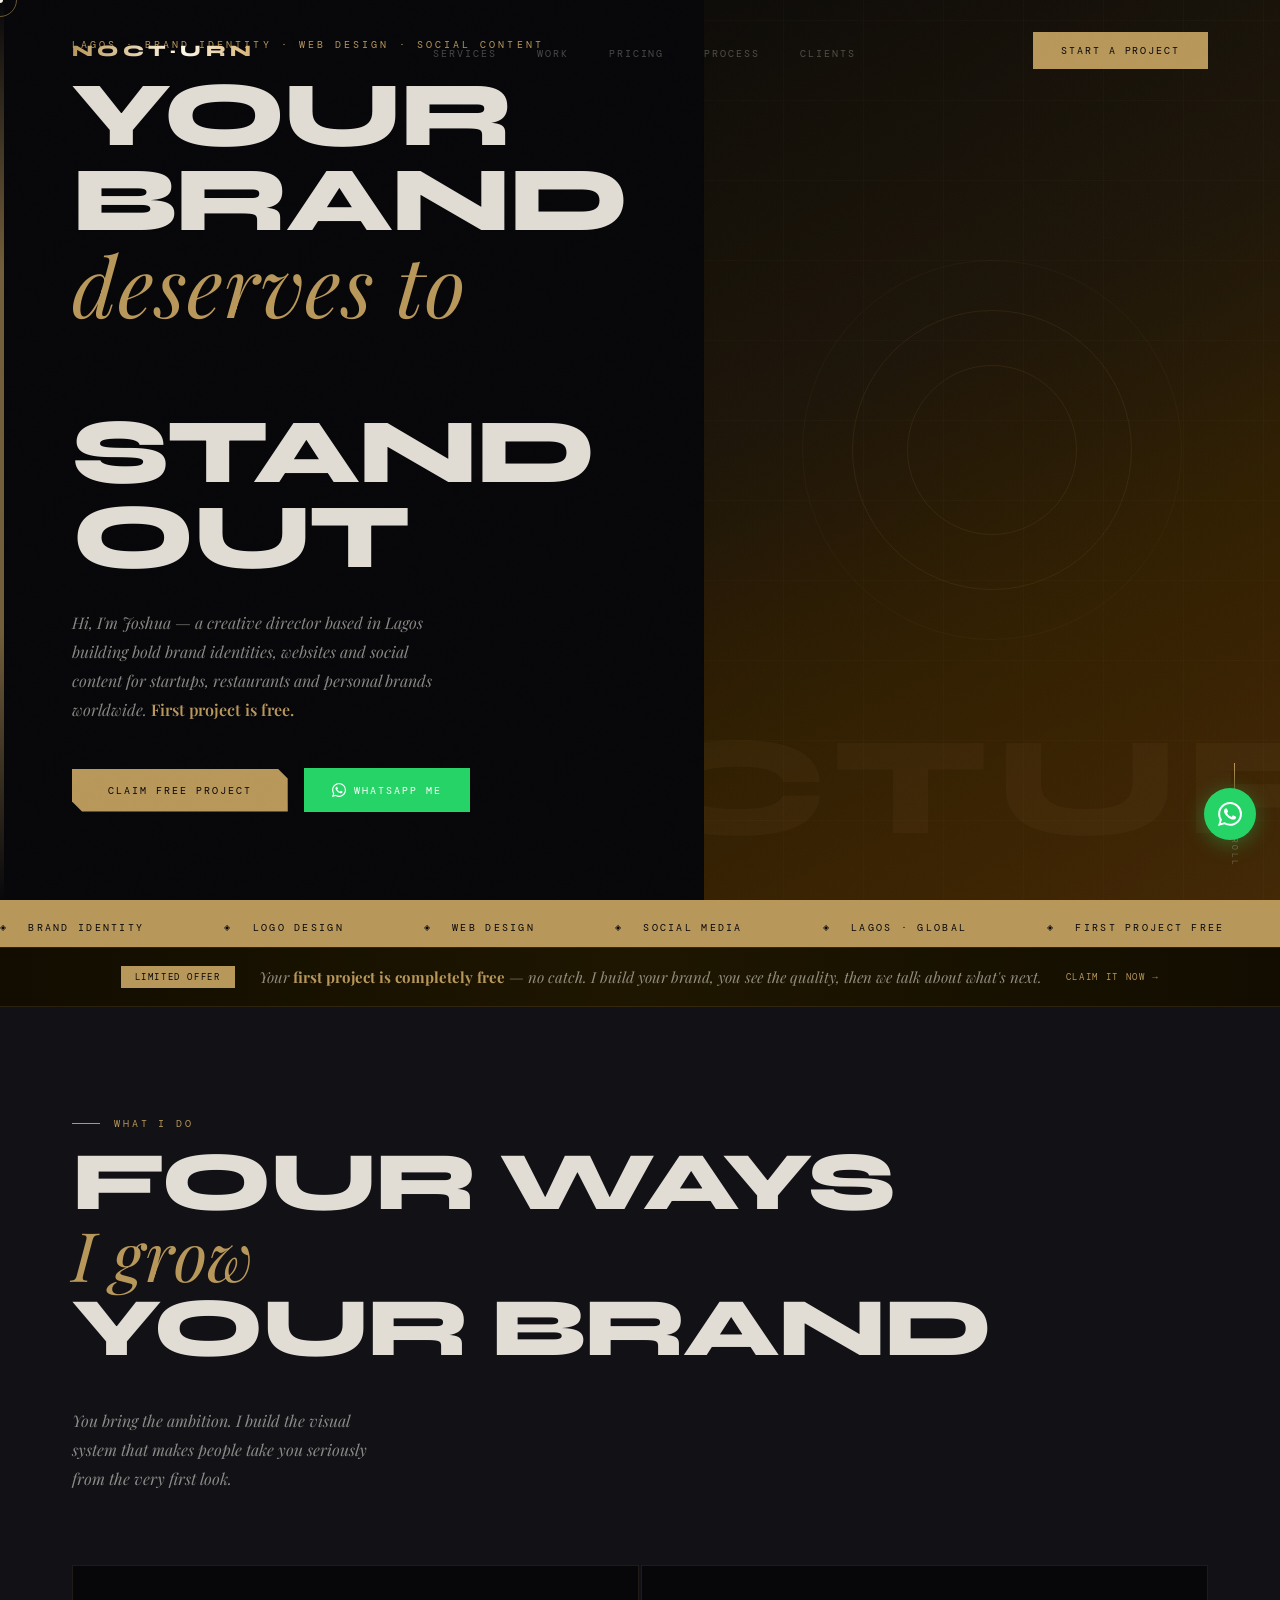
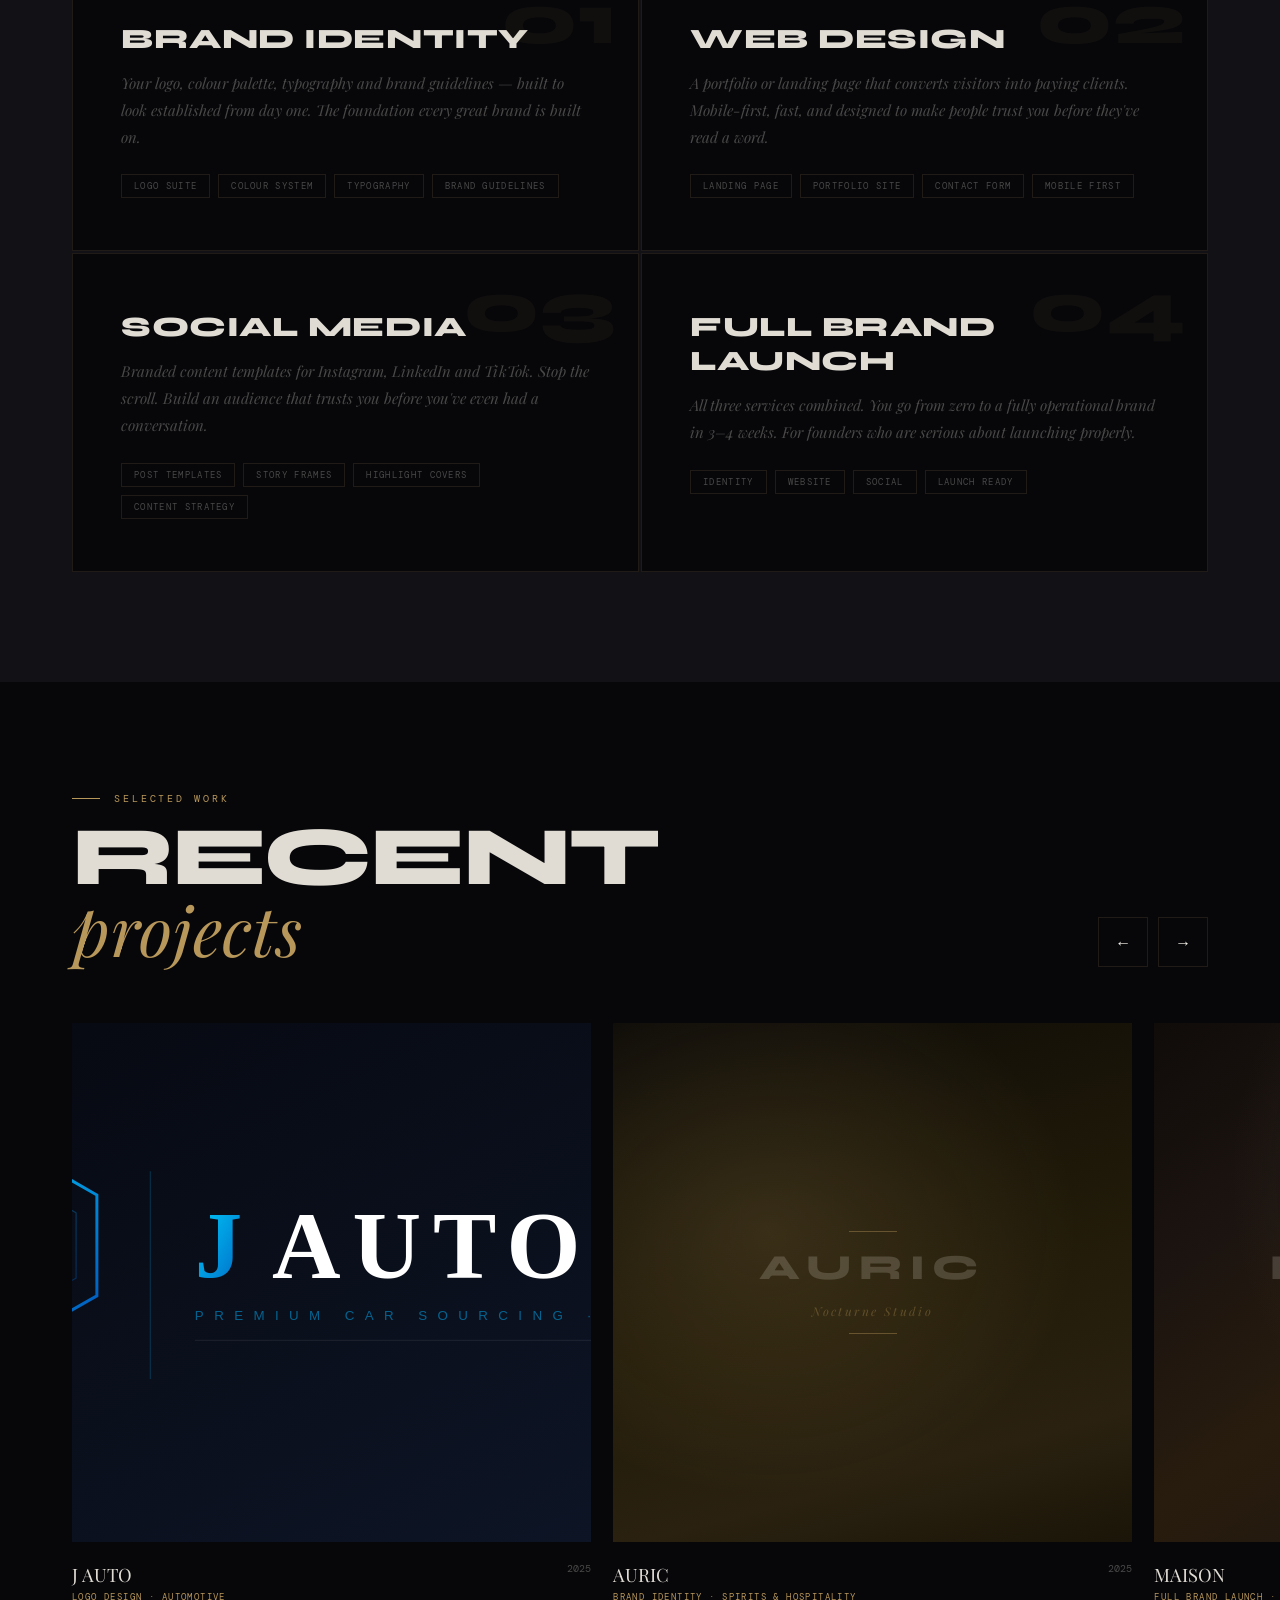
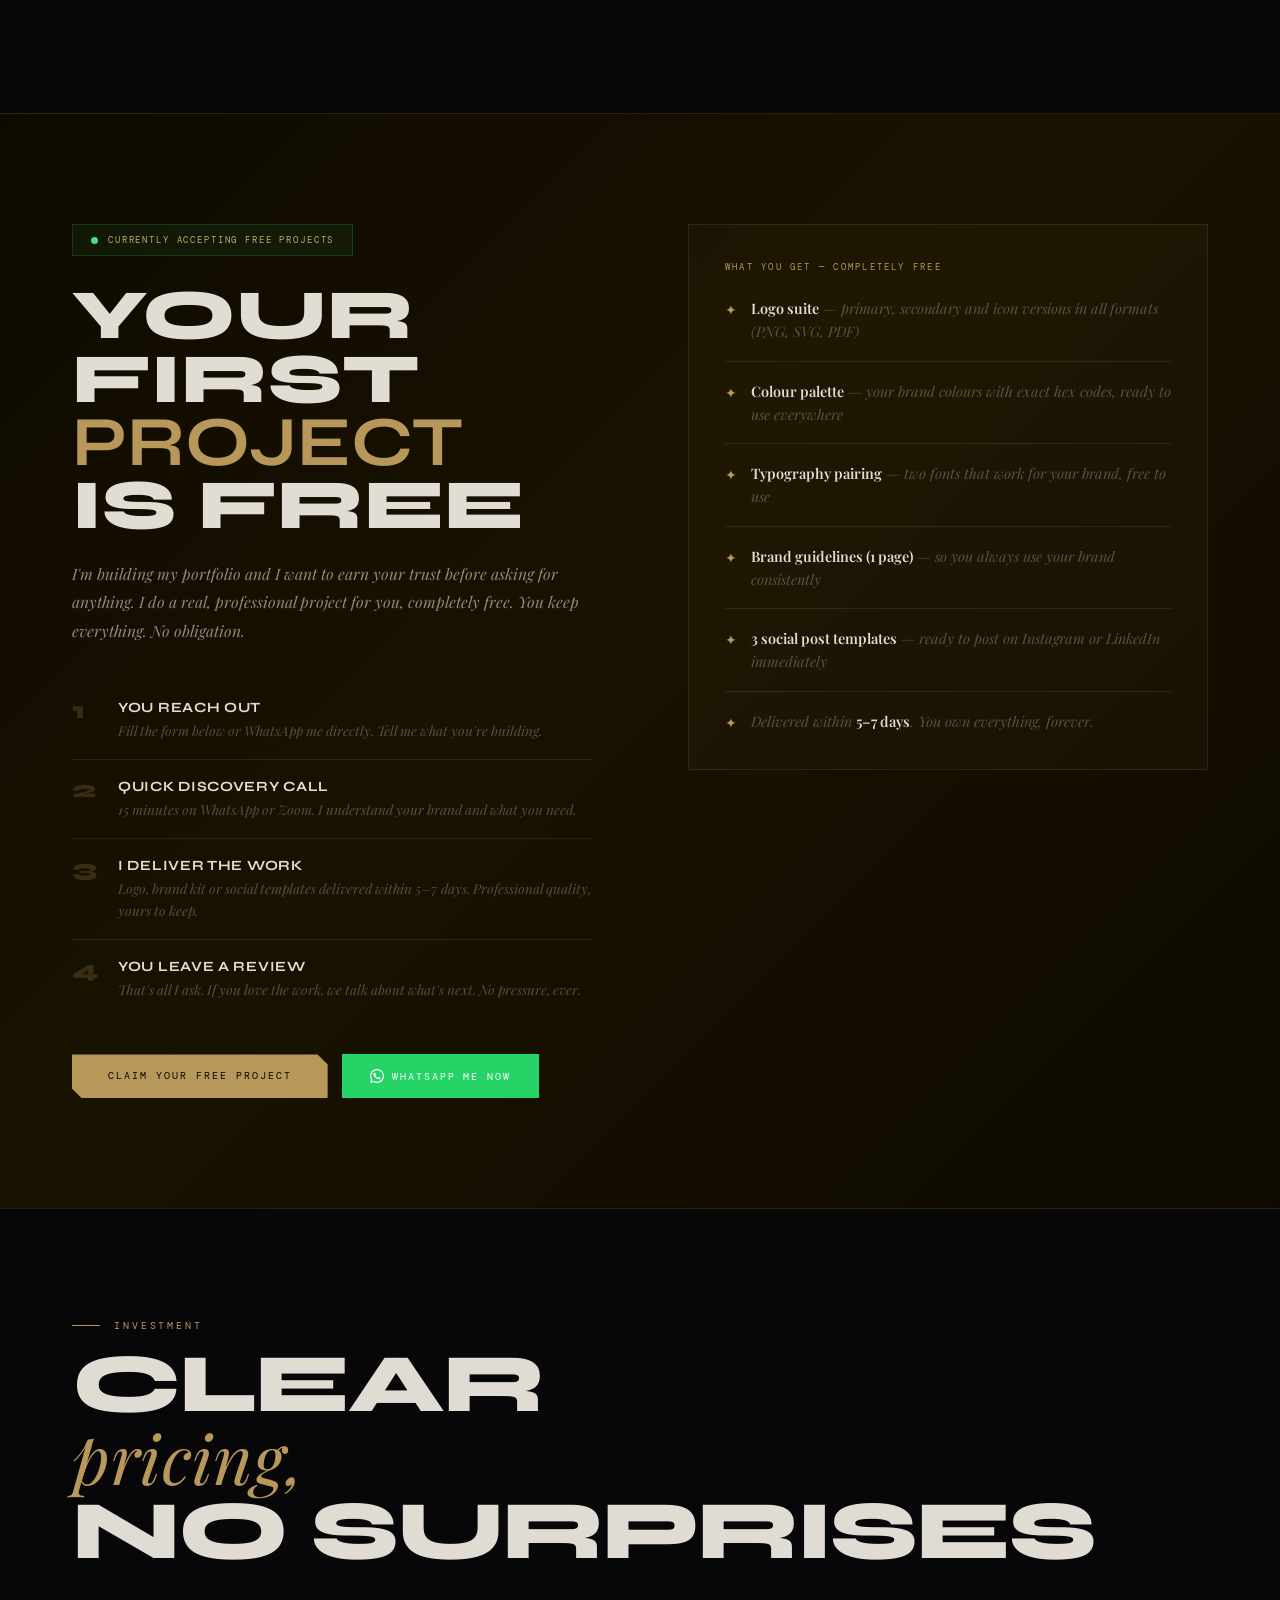
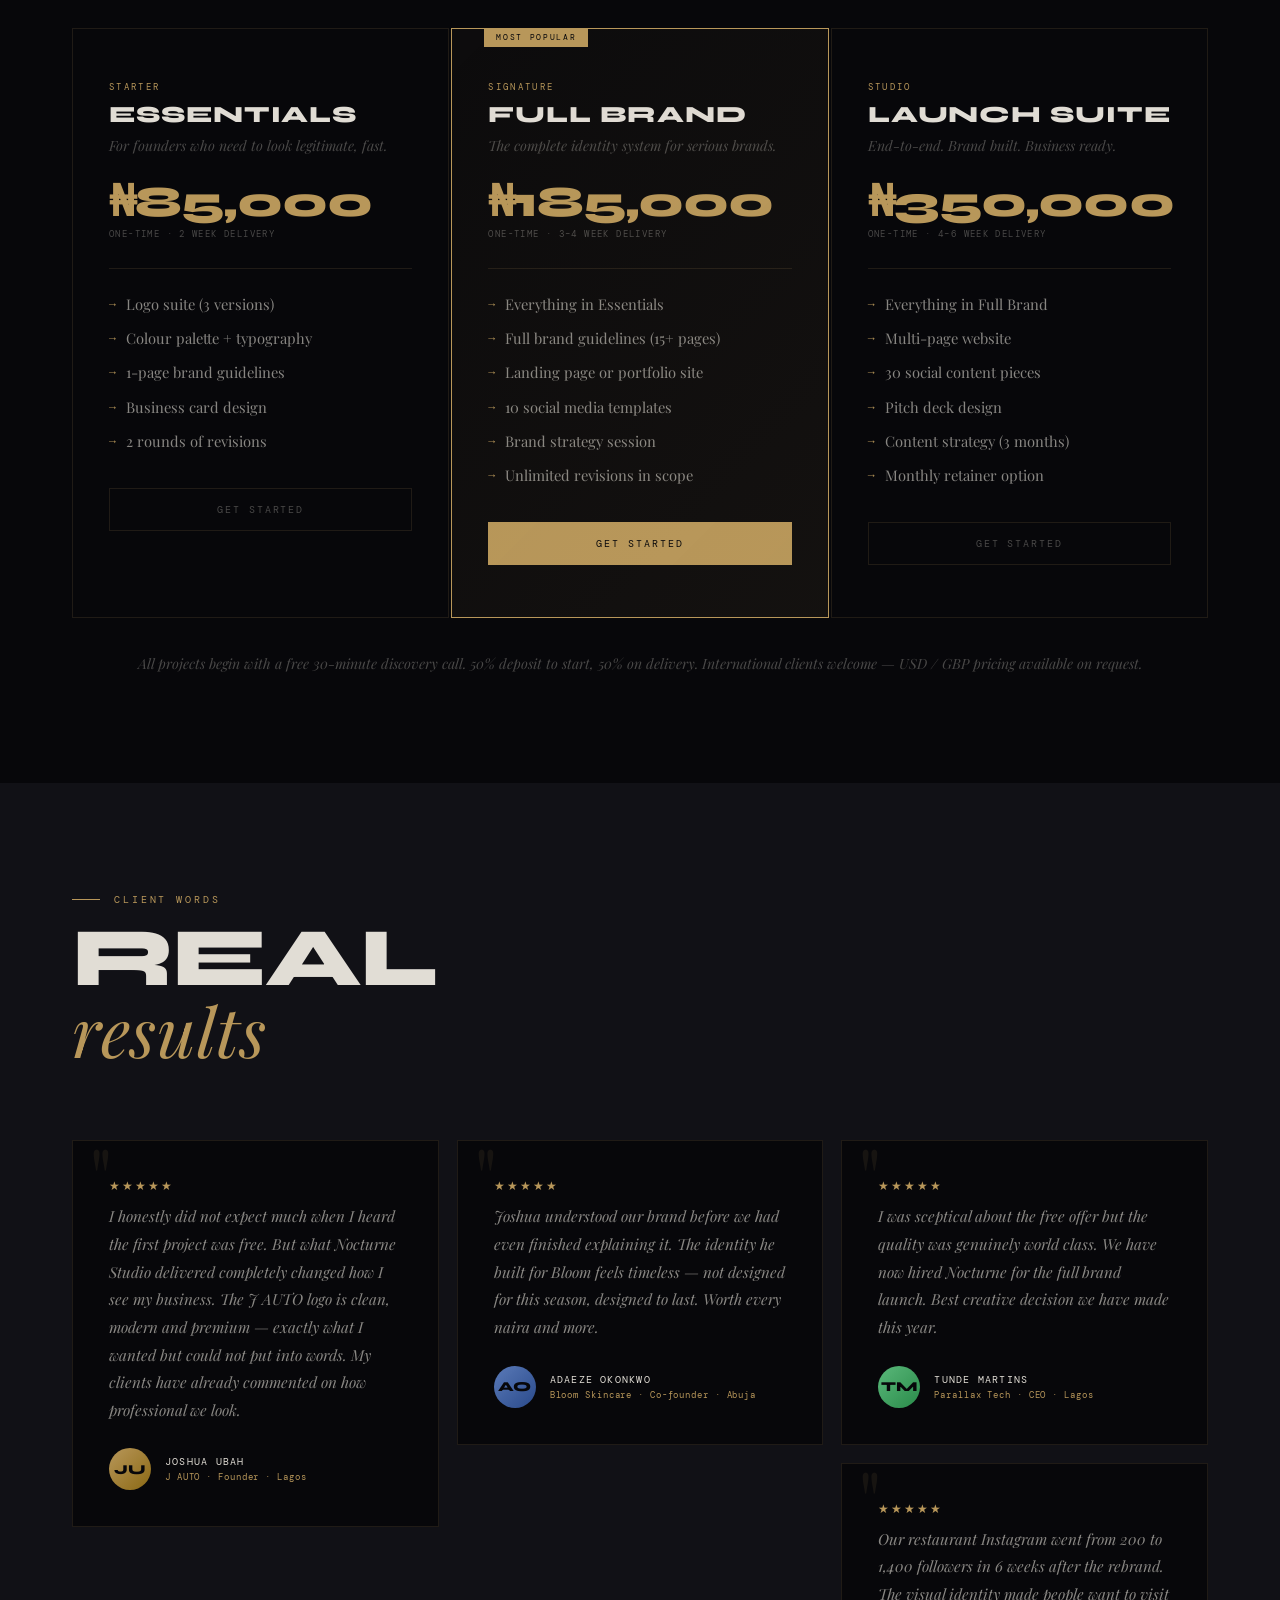
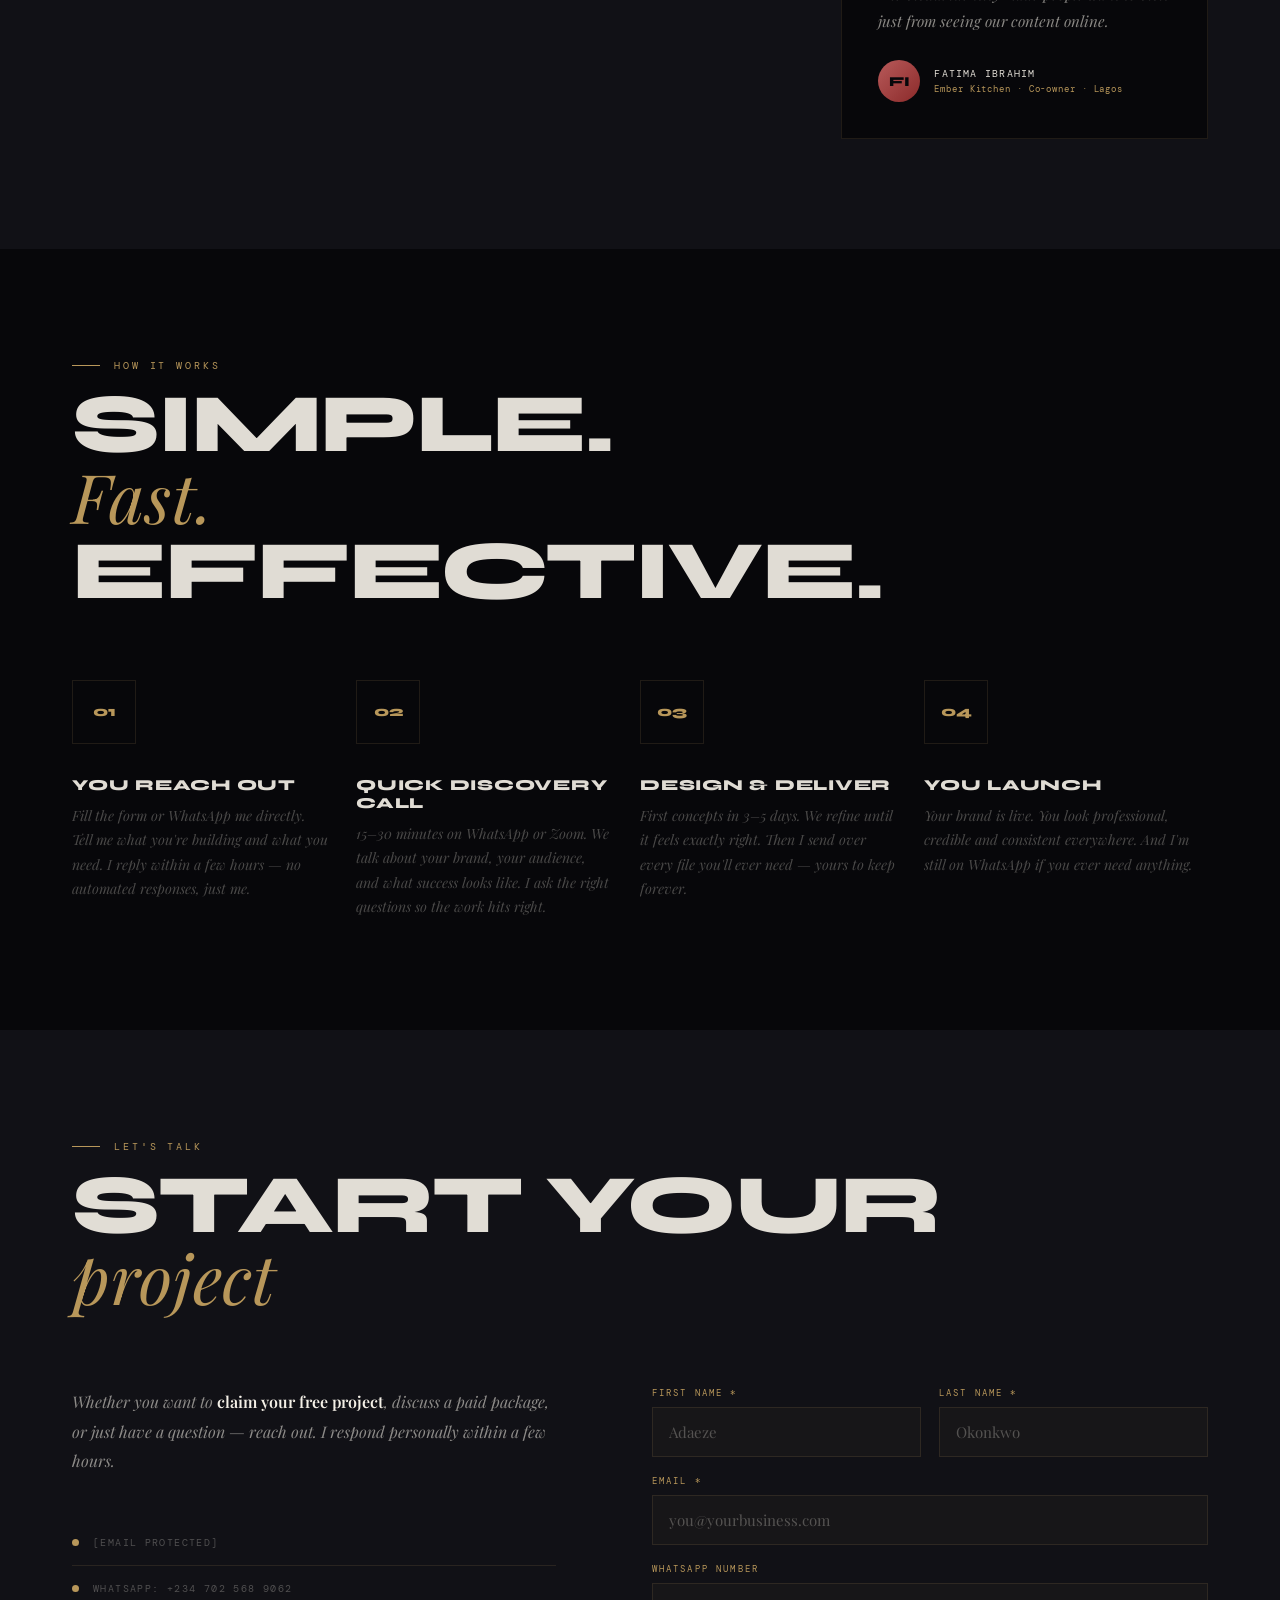
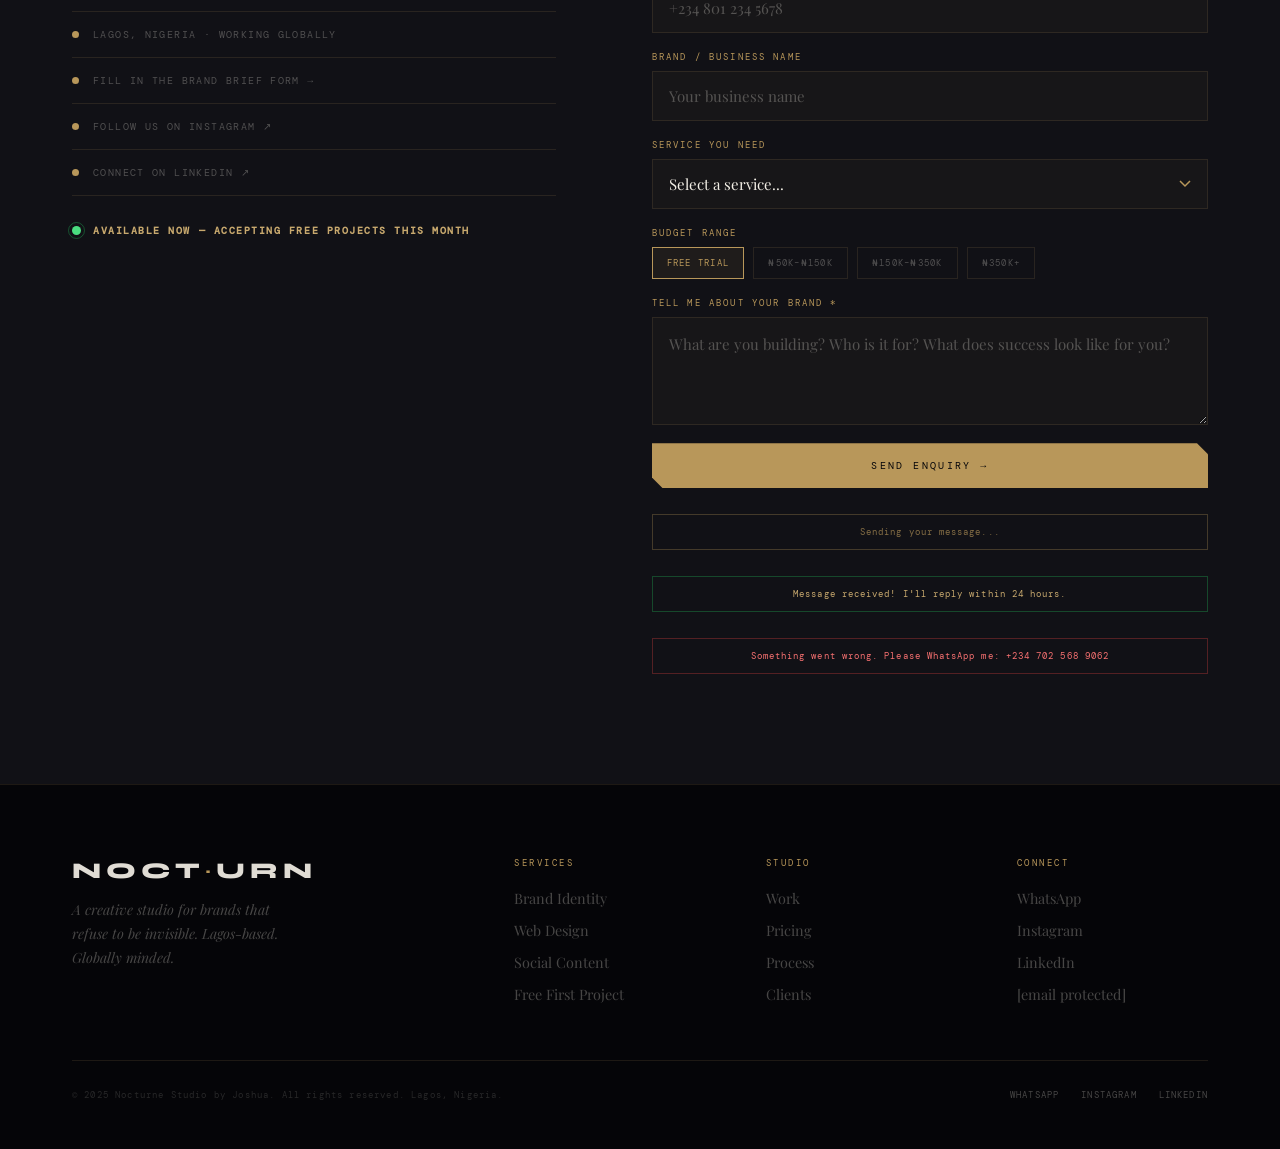
==== commit 1f10c259: "Rename nocturne-v8.html to index.html" ====
--- a/index.html
+++ b/index.html
@@ -3,10 +3,10 @@
 <head>
 <meta charset="UTF-8">
 <meta name="viewport" content="width=device-width, initial-scale=1.0">
-<title>NOCTURNE STUDIO — Brand Identity · Web Design · Lagos</title>
+<title>NOCTURNE STUDIO — Brand Identity & Web Design | Lagos</title>
 <meta name="description" content="Nocturne Studio — Brand identity, web design and social media content for startups, restaurants and personal brands. Based in Lagos, working globally.">
 <link rel="preconnect" href="https://fonts.googleapis.com">
-<link href="https://fonts.googleapis.com/css2?family=Cormorant+Garamond:ital,wght@0,300;0,400;0,600;1,300;1,400&family=Outfit:wght@300;400;600;700;800&family=DM+Mono:wght@300;400&display=swap" rel="stylesheet">
+<link href="https://fonts.googleapis.com/css2?family=Playfair+Display:ital,wght@0,400;0,700;1,400&family=Syne:wght@400;600;700;800&family=DM+Mono:ital,wght@0,300;0,400;1,300&display=swap" rel="stylesheet">
 <style>
 /* ─── RESET & ROOT ─────────────────────────────────────────────── */
 *,*::before,*::after{margin:0;padding:0;box-sizing:border-box}
@@ -27,8 +27,8 @@
   --green:#c8a96e;
   --red:#ef4444;
   /* FONTS */
-  --serif:'Cormorant Garamond','Cormorant',Georgia,serif;
-  --sans:'Outfit',system-ui,sans-serif;
+  --serif:'Playfair Display',Georgia,serif;
+  --sans:'Syne',sans-serif;
   --mono:'DM Mono',monospace;
   /* SPACING — generous */
   --section-y:110px;
@@ -200,7 +200,7 @@
 }
 .hero-h1{
   font-family:var(--sans);font-weight:800;
-  font-size:clamp(52px,7.5vw,108px);
+  font-size:clamp(48px,7.2vw,102px);
   line-height:.92;letter-spacing:-.025em;
   text-transform:uppercase;
   animation:fadeUp .9s .3s both;
@@ -208,9 +208,9 @@
 .hero-h1 em{
   font-family:var(--serif);font-style:italic;
   font-weight:300;color:var(--gold);
-  font-size:.95em;display:block;
-  text-transform:none;letter-spacing:.02em;
-  margin:.05em 0;
+  font-size:.9em;display:block;
+  text-transform:none;letter-spacing:.01em;
+  margin:.04em 0;
 }
 .hero-sub{
   font-family:var(--serif);font-style:italic;
@@ -303,13 +303,13 @@
 .sec-title{
   font-family:var(--sans);font-weight:800;
   font-size:clamp(42px,6.5vw,86px);
-  line-height:.88;letter-spacing:-.03em;
+  line-height:.88;letter-spacing:-.025em;
   text-transform:uppercase;
 }
 .sec-title em{
   font-family:var(--serif);font-style:italic;
   font-weight:300;color:var(--gold);
-  font-size:.88em;text-transform:none;letter-spacing:.02em;
+  font-size:.82em;text-transform:none;letter-spacing:.01em;
 }
 .rule{height:1px;background:var(--border);margin:80px 0}
 
@@ -972,71 +972,70 @@
   pointer-events:none;
 }
 
-/* ── MOBILE — Minimal & Clean ─────────────────────────────────── */
+/* ─── PROJECT LIGHTBOX ───────────────────────────────────────── */
+#lb{
+  position:fixed;inset:0;z-index:7000;
+  background:rgba(7,7,10,.97);backdrop-filter:blur(18px);
+  display:none;align-items:center;justify-content:center;padding:20px;
+}
+#lb.show{display:flex}
+#lb .lb-card{
+  width:100%;max-width:580px;
+  background:var(--ink2);border:1px solid var(--border2);
+  position:relative;max-height:92vh;overflow-y:auto;
+}
+.lb-x{
+  position:absolute;top:12px;right:12px;z-index:2;
+  width:32px;height:32px;
+  background:rgba(184,151,90,.1);border:1px solid var(--border);
+  color:var(--paper);font-size:.75rem;cursor:pointer;
+  display:flex;align-items:center;justify-content:center;
+  transition:background .3s;font-family:var(--mono);line-height:1;
+}
+.lb-x:hover{background:var(--gold);color:var(--ink)}
+#lbImg{width:100%;height:240px;overflow:hidden;position:relative;background:var(--dim);flex-shrink:0}
+.lb-ph{
+  width:100%;height:100%;
+  display:flex;align-items:center;justify-content:center;
+}
+.lb-ph-name{
+  font-family:var(--sans);font-weight:800;
+  font-size:clamp(1.4rem,4vw,2.2rem);
+  letter-spacing:.2em;color:rgba(243,239,230,.13);
+  text-transform:uppercase;
+}
+.lb-body{padding:26px 28px 30px}
+#lbTitle{
+  font-family:var(--sans);font-weight:800;
+  font-size:clamp(1.3rem,3.5vw,1.85rem);
+  text-transform:uppercase;letter-spacing:-.02em;margin-bottom:10px;
+}
+#lbDesc{
+  font-family:var(--serif);font-style:italic;
+  font-size:.93rem;line-height:1.8;color:var(--text-mid);margin-bottom:24px;
+}
+.lb-acts{display:flex;gap:10px;flex-wrap:wrap}
+#lbLink{
+  font-family:var(--mono);font-size:.6rem;letter-spacing:.2em;
+  text-transform:uppercase;color:var(--ink);background:var(--gold);
+  border:none;padding:12px 26px;text-decoration:none;
+  display:inline-flex;align-items:center;gap:7px;
+  transition:background .3s,transform .2s;
+  clip-path:polygon(0 0,calc(100% - 8px) 0,100% 8px,100% 100%,8px 100%,0 calc(100% - 8px));
+}
+#lbLink:hover{background:var(--paper);transform:translateY(-2px)}
+.lb-close{
+  font-family:var(--mono);font-size:.6rem;letter-spacing:.2em;
+  text-transform:uppercase;color:var(--text-low);
+  background:none;border:1px solid var(--border);
+  padding:12px 20px;cursor:pointer;transition:all .3s;
+}
+.lb-close:hover{border-color:var(--border2);color:var(--paper)}
 @media(max-width:700px){
-  :root{--section-x:20px;--section-y:64px}
-  nav{padding:16px var(--section-x)}
-  nav.scrolled{padding:12px var(--section-x)}
-  .nav-links,.nav-cta{display:none}
-  .hbg{display:flex}
-  #hero{min-height:100svh}
-  .hero-left{padding:88px 20px 72px}
-  .hero-h1{font-size:clamp(38px,11vw,64px)}
-  .hero-h1 em{font-size:.85em}
-  .hero-sub{font-size:.88rem;max-width:100%}
-  .hero-actions{flex-direction:column;align-items:flex-start;gap:10px}
-  .btn-primary,.btn-whatsapp{width:100%;text-align:center;justify-content:center;padding:13px 20px}
-  .hero-scroll-ind{display:none}
-  /* Hide 3rd ring on mobile for cleanliness */
-  .hero-ring-3{display:none}
-  /* Marquee smaller */
-  .marquee-item{font-size:.58rem;letter-spacing:.16em}
-  /* Offer banner */
-  .offer-banner{padding:12px var(--section-x);flex-direction:column;gap:8px}
-  /* Services — single col, tighter */
-  .services-grid{grid-template-columns:1fr}
-  .srv-card{padding:28px 22px}
-  .srv-num{font-size:3rem}
-  /* Portfolio — wider cards */
-  .car-track{padding:0 var(--section-x)}
-  .proj-card{flex:0 0 85vw}
-  /* Free offer */
-  .free-inner{grid-template-columns:1fr;gap:36px}
-  .free-heading{font-size:clamp(32px,10vw,52px)}
-  .free-ctas{flex-direction:column}
-  .free-ctas .btn-primary,
-  .free-ctas .btn-whatsapp{width:100%;justify-content:center}
-  .free-proof{padding:24px 20px}
-  /* Pricing — single col */
-  .pricing-grid{grid-template-columns:1fr}
-  .price-card{padding:32px 24px}
-  /* Testimonials — single col masonry */
-  .testi-grid{columns:1;column-gap:0}
-  .testi-card{padding:24px 20px}
-  /* Process — single col */
-  .process-grid{grid-template-columns:1fr;gap:20px}
-  .process-step{padding-right:0}
-  /* Contact */
-  .contact-grid{grid-template-columns:1fr;gap:36px}
-  .form-row{grid-template-columns:1fr}
-  .budget-row{gap:6px}
-  .budget-opt{font-size:.52rem;padding:7px 10px}
-  /* Footer */
-  .footer-grid{grid-template-columns:1fr;gap:28px}
-  .footer-bottom{flex-direction:column;align-items:flex-start;gap:10px}
-  /* Trial banner */
-  #trialBanner{padding:8px 16px;gap:8px}
-  /* WhatsApp btn — above trial banner */
-  .wa-btn{bottom:56px;right:16px;width:46px;height:46px}
-  /* Disable holographic rotation on mobile — battery drain */
-  .holo-card:hover::before{animation:none}
-  .holo-card:hover{transform:none}
-  /* Keep gold border glow on mobile tap */
-  .holo-card:active{border-color:rgba(184,151,90,0.5) !important}
-}
-/* Large desktop */
-@media(min-width:1600px){
-  :root{--section-x:96px;--section-y:160px}
+  #lb{padding:10px}
+  .lb-body{padding:18px 16px 22px}
+  .lb-acts{flex-direction:column}
+  #lbLink,.lb-close{width:100%;text-align:center;justify-content:center}
 }
 </style>
 </head>
@@ -1341,7 +1340,7 @@
     <div class="reveal">
       <p class="contact-intro">Whether you want to <b>claim your free project</b>, discuss a paid package, or just have a question — reach out. I respond personally within a few hours.</p>
       <div class="contact-links">
-        <a href="mailto:kennyorlando65@gmail.com" class="contact-link"><span class="link-dot"></span>kennyorlando65@gmail.com</a>
+        <a href="/cdn-cgi/l/email-protection#c4afa1aaaabdabb6a8a5aaa0abf2f184a3a9a5ada8eaa7aba9" class="contact-link"><span class="link-dot"></span><span class="__cf_email__" data-cfemail="d9b2bcb7b7a0b6abb5b8b7bdb6efec99beb4b8b0b5f7bab6b4">[email&#160;protected]</span></a>
         <a href="https://wa.me/2347025689062" target="_blank" class="contact-link"><span class="link-dot"></span>WhatsApp: +234 702 568 9062</a>
         <a href="javascript:void(0)" class="contact-link"><span class="link-dot"></span>Lagos, Nigeria · Working Globally</a>
         <a href="https://nocturne-studio-theta.vercel.app/brief.html" class="contact-link"><span class="link-dot"></span>Fill in the brand brief form →</a>
@@ -1425,7 +1424,7 @@
         <li><a href="https://wa.me/2347025689062" target="_blank">WhatsApp</a></li>
         <li><a href="https://www.instagram.com/nocturne.studio" target="_blank" rel="noopener">Instagram</a></li>
         <li><a href="https://www.linkedin.com/company/nocturne-studio" target="_blank" rel="noopener">LinkedIn</a></li>
-        <li><a href="mailto:kennyorlando65@gmail.com">kennyorlando65@gmail.com</a></li>
+        <li><a href="/cdn-cgi/l/email-protection#a7ccc2c9c9dec8d5cbc6c9c3c89192e7c0cac6cecb89c4c8ca"><span class="__cf_email__" data-cfemail="0368666d6d7a6c716f626d676c353643646e626a6f2d606c6e">[email&#160;protected]</span></a></li>
       </ul>
     </div>
   </div>
@@ -1439,7 +1438,7 @@
   </div>
 </footer>
 
-<script>
+<script data-cfasync="false" src="/cdn-cgi/scripts/5c5dd728/cloudflare-static/email-decode.min.js"></script><script>
 (function(){
 'use strict';
 
@@ -1521,13 +1520,14 @@
   var track = document.getElementById('carTrack');
   if(!track) return;
 
-  track.innerHTML = projects.map(function(p){
+  _projects = projects;
+  track.innerHTML = projects.map(function(p,i){
     var palette = p.palette || 'pm-auric';
-    var imgHtml = p.img
+    var imgHtml = p.img && p.img.length > 20
       ? '<img src="'+p.img+'" style="position:absolute;inset:0;width:100%;height:100%;object-fit:cover" alt="'+p.name+'">'
       : '<div class="proj-art"><div class="proj-art-line"></div><div class="proj-art-name">'+p.name+'</div><div class="proj-art-mark">Nocturne Studio</div><div class="proj-art-line"></div></div>';
 
-    return '<div class="proj-card">'+
+    return '<div class="proj-card" onclick="openLightbox('+i+')" style="cursor:pointer">'+
       '<div class="proj-visual">'+
         '<div class="proj-bg '+palette+'">'+imgHtml+'</div>'+
         '<div class="proj-overlay"><div class="proj-tag">View Project →</div></div>'+
@@ -1696,25 +1696,109 @@
 applyAvail();
 applyTrialSetting();
 
+/* ── CURSOR ──────────────────────────────────────────────── */
+var cd2=document.getElementById('cd'),cr2=document.getElementById('cr');
+var mx=0,my=0,rx=0,ry=0;
+if(cd2&&cr2){
+  document.addEventListener('mousemove',function(e){
+    mx=e.clientX;my=e.clientY;
+    cd2.style.left=mx+'px';cd2.style.top=my+'px';
+  });
+  (function loop(){
+    rx+=(mx-rx)*.11;ry+=(my-ry)*.11;
+    cr2.style.left=rx+'px';cr2.style.top=ry+'px';
+    requestAnimationFrame(loop);
+  })();
+  document.querySelectorAll('a,button,.srv-card,.proj-card,.holo-card,.process-step').forEach(function(el){
+    el.addEventListener('mouseenter',function(){document.body.classList.add('hov')});
+    el.addEventListener('mouseleave',function(){document.body.classList.remove('hov')});
+  });
+}
+
+/* ── LIGHTBOX ─────────────────────────────────────────────── */
+var _projects = [];
+
+window.openLightbox = function(idx){
+  var p = _projects[idx];
+  if(!p) return;
+  var lb = document.getElementById('lb');
+  var imgWrap = document.getElementById('lbImg');
+  // Image or placeholder
+  if(p.img && p.img.length > 20){
+    imgWrap.innerHTML = '<img src="'+p.img+'" alt="'+p.name+'" style="width:100%;height:100%;object-fit:cover;display:block">';
+  } else {
+    imgWrap.innerHTML = '<div class="lb-ph '+(p.palette||'pm-auric')+'"><span class="lb-ph-name">'+p.name+'</span></div>';
+  }
+  document.getElementById('lbTitle').textContent = p.name || '';
+  document.getElementById('lbDesc').textContent  = p.desc  || 'A premium brand identity project by Nocturne Studio.';
+  var lnk = document.getElementById('lbLink');
+  var lbl = document.getElementById('lbLinkLabel');
+  if(p.link && p.link.trim()){
+    lnk.href = p.link.startsWith('http') ? p.link : 'https://'+p.link;
+    if(lbl) lbl.textContent = p.link_label || 'Visit Website';
+    lnk.style.display = 'inline-flex';
+  } else {
+    lnk.style.display = 'none';
+  }
+  lb.classList.add('show');
+  document.body.style.overflow = 'hidden';
+};
+
+window.closeLightbox = function(){
+  var lb = document.getElementById('lb');
+  if(lb) lb.classList.remove('show');
+  document.body.style.overflow = '';
+};
+
+document.addEventListener('keydown', function(e){
+  if(e.key === 'Escape') window.closeLightbox();
+});
+
+/* ── TRIAL SETTING ────────────────────────────────────────── */
 function applyTrialSetting(){
-  var trialOn = (function(){
-    try{ var v=localStorage.getItem('ns_free_trial_on'); return v!=null?JSON.parse(v):true; }catch(e){return true;}
-  })();
-  var freeSection = document.getElementById('free-offer');
-  var offerBanner = document.querySelector('.offer-banner');
-  var freeNavLink = document.querySelector('a[href="#free-offer"]');
-  if(!trialOn){
-    if(freeSection) freeSection.style.display='none';
-    if(offerBanner) offerBanner.style.display='none';
-    if(freeNavLink) freeNavLink.style.display='none';
-  } else {
-    if(freeSection) freeSection.style.display='';
-    if(offerBanner) offerBanner.style.display='';
-  }
-}
+  try{
+    var on = localStorage.getItem('ns_free_trial_on');
+    var trialOn = on != null ? JSON.parse(on) : true;
+    var fs = document.getElementById('free-offer');
+    var ob = document.querySelector('.offer-banner');
+    if(!trialOn){
+      if(fs) fs.style.display='none';
+      if(ob) ob.style.display='none';
+    } else {
+      if(fs) fs.style.display='';
+      if(ob) ob.style.display='';
+    }
+  }catch(e){}
+}
+
+/* ── INIT ─────────────────────────────────────────────────── */
+buildPortfolio();
+buildTestimonials();
+applyAvail();
+applyTrialSetting();
 
 })();
 </script>
 
+<!-- CURSOR -->
+<div id="cur"><div id="cd"></div><div id="cr"></div></div>
+
+<!-- PROJECT LIGHTBOX -->
+<div id="lb" onclick="if(event.target===this)closeLightbox()">
+  <div class="lb-card">
+    <button class="lb-x" onclick="closeLightbox()">✕</button>
+    <div id="lbImg"></div>
+    <div class="lb-body">
+      <div id="lbTitle"></div>
+      <div id="lbDesc"></div>
+      <div class="lb-acts">
+        <a id="lbLink" href="#" target="_blank" rel="noopener" style="display:none">
+          <span id="lbLinkLabel">Visit Website</span> →
+        </a>
+        <button class="lb-close" onclick="closeLightbox()">Close</button>
+      </div>
+    </div>
+  </div>
+</div>
 </body>
 </html>
